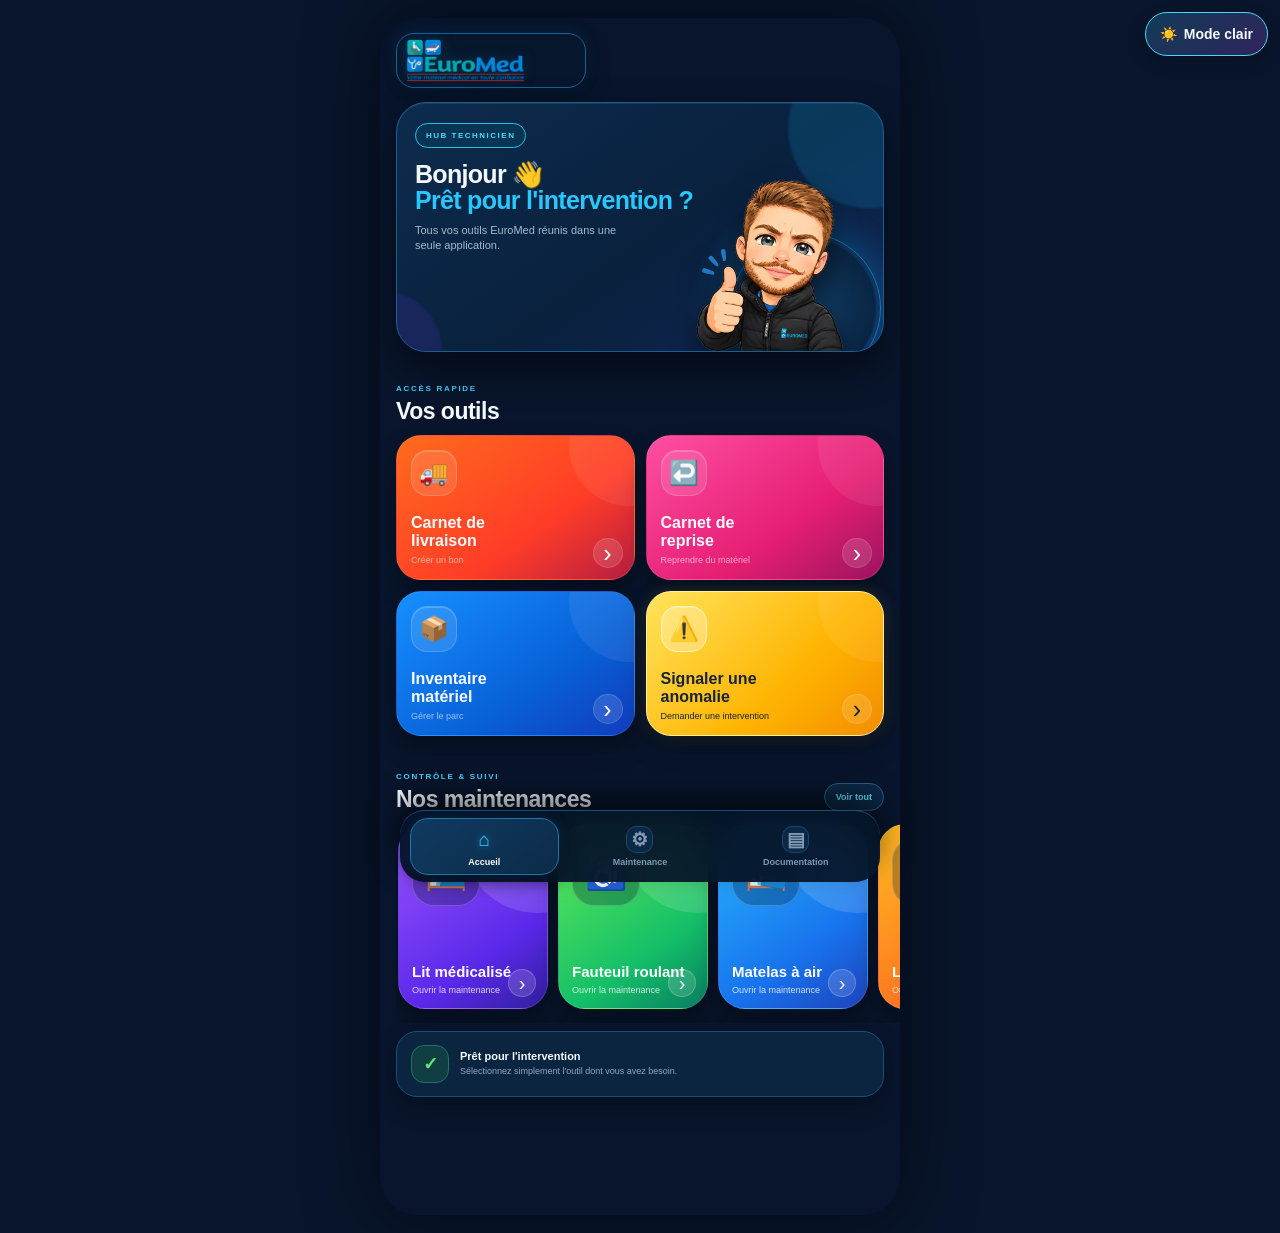
==== index.html @ 16edfffd "Refresh mobile header alignment stylesheet" ====
<!doctype html>
<html lang="fr">
<head>
<meta charset="utf-8">
<meta name="viewport" content="width=device-width,initial-scale=1,viewport-fit=cover">
<meta name="theme-color" content="#06152b">
<meta name="apple-mobile-web-app-capable" content="yes">
<meta name="apple-mobile-web-app-status-bar-style" content="black-translucent">
<meta name="apple-mobile-web-app-title" content="EuroMed">
<title>EuroMed — Hub Technicien</title>
<link rel="manifest" href="manifest.json">
<link rel="stylesheet" href="style.css?v=20261029-theme-mobile-alignment">
</head>
<body>
<button class="theme-toggle" id="themeToggle" type="button" aria-label="Passer en mode clair" aria-pressed="false"><span aria-hidden="true">☀️</span><span id="themeToggleLabel">Mode clair</span></button>
<script>
(function(){
 var root=document.documentElement,key='euromed-maintenance-theme',button=document.getElementById('themeToggle'),label=document.getElementById('themeToggleLabel');
 function apply(theme){theme=theme==='light'?'light':'dark';root.setAttribute('data-theme',theme);if(button){button.setAttribute('aria-pressed',String(theme==='light'));button.setAttribute('aria-label',theme==='dark'?'Passer en mode clair':'Passer en mode sombre');}if(label){label.textContent=theme==='dark'?'Mode clair':'Mode sombre';}var icon=button&&button.querySelector('[aria-hidden="true"]');if(icon)icon.textContent=theme==='dark'?'☀️':'🌙';}
 var saved=null;try{saved=localStorage.getItem(key)}catch(e){}apply(saved==='light'?'light':'dark');
 if(button)button.addEventListener('click',function(){var next=root.getAttribute('data-theme')==='dark'?'light':'dark';apply(next);try{localStorage.setItem(key,next)}catch(e){}});
})();
</script>
<div class="app-shell">
  <main id="app" class="app-content"></main>
  <nav class="bottom-nav" aria-label="Navigation principale">
    <button class="nav-item active" data-page="home" type="button"><span class="nav-icon">⌂</span><span>Accueil</span></button>
    <button class="nav-item" data-page="maintenance" type="button"><span class="nav-icon">⚙</span><span>Maintenance</span></button>
    <button class="nav-item" data-page="documentation" type="button"><span class="nav-icon">▤</span><span>Documentation</span></button>
  </nav>
</div>
<script>
const MAINTENANCE = [
  {id:'lit', title:'Lit médicalisé', short:'Lit médicalisé', subtitle:'Vérifiez, contrôlez et assurez le bon fonctionnement de votre lit médicalisé.', url:'https://hawaryou.github.io/maintenance-lit-medical/', cls:'purple', icon:'🛏️'},
  {id:'fauteuil', title:'Fauteuil roulant', short:'Fauteuil roulant', subtitle:'Assurez la sécurité et la performance de votre fauteuil roulant.', url:'https://hawaryou.github.io/maintenance-fauteuil-roulant/', cls:'green', icon:'♿'},
  {id:'matelas', title:'Matelas à air', short:'Matelas à air', subtitle:'Contrôlez le système alternating et son bon fonctionnement.', url:'https://hawaryou.github.io/maintenance-matelas-alternating/', cls:'blue', icon:'🛌'},
  {id:'leve', title:'Lève-personne', short:'Lève-personne', subtitle:'Contrôlez le matériel de transfert et ses éléments de sécurité.', url:'https://hawaryou.github.io/maintenance-leve-personne/', cls:'orange', icon:'🏥'},
  {id:'verticalisateur', title:'Verticalisateur', short:'Verticalisateur', subtitle:'Vérifiez, contrôlez et assurez le bon fonctionnement de votre verticalisateur.', url:'https://hawaryou.github.io/maintenance-verticalisateur/', cls:'pink', icon:'🧍'}
];
const app=document.getElementById('app');
const navItems=[...document.querySelectorAll('.nav-item')];
const logo=()=>`<img class="logo" src="assets/euromed-logo.png" alt="EuroMed">`;
const arrow=()=>'<span class="arrow">›</span>';
function setNav(page){navItems.forEach(x=>x.classList.toggle('active',x.dataset.page===page));}
function showPage(page){setNav(page);window.scrollTo({top:0,behavior:'smooth'}); if(page==='maintenance')maintenancePage(); else if(page==='documentation')documentationPage(); else home();}
function quickIcon(kind){return kind==='delivery'?'🚚':'📦'}
function home(){
 app.innerHTML=`
 <section class="screen-home">
   <div class="topbar">
     <div class="brand-box">${logo()}</div>
     <div class="status-pill" id="connectivityStatus" role="status" aria-live="polite"><span></span><span id="connectivityLabel">Connexion…</span></div>
   </div>
   <div class="hero-card">
     <div class="hero-glow one"></div><div class="hero-glow two"></div>
     <div class="hero-copy">
       <span class="mini-label">HUB TECHNICIEN</span>
       <h1>Bonjour 👋<br><strong>Prêt pour l'intervention ?</strong></h1>
       <p>Tous vos outils EuroMed réunis dans une seule application.</p>
     </div>
     <div class="hero-mascot"><div class="mascot-ring"></div><img src="assets/chibi-euromed.png" alt="Technicien EuroMed"></div>
   </div>
   <div class="section-head"><div><span class="section-kicker">ACCÈS RAPIDE</span><h2>Vos outils</h2></div></div>
   <div class="quick-grid">
     <a class="quick-card delivery" href="https://hawaryou.github.io/Bon-de-livraison-euromed/"><div class="quick-art">${quickIcon('delivery')}</div><div><b>Carnet de<br>livraison</b><small>Créer un bon</small></div>${arrow()}</a>
     <a class="quick-card reprise" href="https://hawaryou.github.io/bon-reprise-euromed/"><div class="quick-art">↩️</div><div><b>Carnet de<br>reprise</b><small>Reprendre du matériel</small></div>${arrow()}</a>
     <a class="quick-card inventory" href="https://hawaryou.github.io/inventaire-materiel/"><div class="quick-art">${quickIcon('inventory')}</div><div><b>Inventaire<br>matériel</b><small>Gérer le parc</small></div>${arrow()}</a>
     <a class="quick-card anomaly" href="signaler-anomalie.html"><div class="quick-art">⚠️</div><div><b>Signaler une<br>anomalie</b><small>Demander une intervention</small></div>${arrow()}</a>
   </div>
   <div class="section-head maintenance-head"><div><span class="section-kicker">CONTRÔLE & SUIVI</span><h2>Nos maintenances</h2></div><button class="view-all" data-page="maintenance">Voir tout</button></div>
   <div class="maintenance-scroller">${MAINTENANCE.map((x,i)=>`<button class="maintenance-tile ${x.cls}" data-maint="${x.id}" type="button"><div class="tile-orb">${x.icon}</div><span>${x.title}</span><small>Ouvrir la maintenance</small><i>›</i></button>`).join('')}</div>
   <div class="ready-banner"><div class="ready-icon">✓</div><div><b>Prêt pour l'intervention</b><span>Sélectionnez simplement l'outil dont vous avez besoin.</span></div></div>
 </section>`;
 app.querySelector('.view-all').addEventListener('click',()=>showPage('maintenance'));
 app.querySelectorAll('[data-maint]').forEach(b=>b.addEventListener('click',()=>{const x=MAINTENANCE.find(m=>m.id===b.dataset.maint);location.href=x.url;}));
}
function maintenancePage(){
 app.innerHTML=`
 <section class="page-top dark-top">
   <div class="topbar"><button class="back-btn" data-page="home">‹</button><div class="page-title">⚙️ <span>Maintenance</span></div><div class="top-spacer"></div></div>
   <p>Sélectionnez la maintenance souhaitée.</p>
 </section>
 <section class="maintenance-page-section">
   <div class="tab-scroller" role="tablist">${MAINTENANCE.map((x,i)=>`<button class="maint-tab ${i===0?'active':''}" data-id="${x.id}" role="tab" type="button">${x.short}</button>`).join('')}</div>
   <div id="maintenance-panel"></div>
   <div class="dots" id="dots">${MAINTENANCE.map((_,i)=>`<span class="${i===0?'active':''}"></span>`).join('')}</div>
 </section>`;
 const panel=app.querySelector('#maintenance-panel');
 function select(id){const item=MAINTENANCE.find(x=>x.id===id); const idx=MAINTENANCE.indexOf(item); app.querySelectorAll('.maint-tab').forEach(t=>t.classList.toggle('active',t.dataset.id===id)); app.querySelectorAll('.dots span').forEach((d,i)=>d.classList.toggle('active',i===idx)); panel.innerHTML=`<article class="selected-maint ${item.cls}"><div class="selected-art">${item.icon}</div><span class="selected-kicker">MAINTENANCE</span><h2>${item.title}</h2><p>${item.subtitle}</p><a class="big-open" href="${item.url}">Ouvrir la maintenance ${arrow()}</a><div class="direct-link">↗ Lien direct</div></article>`;}
 app.querySelectorAll('.maint-tab').forEach(t=>t.addEventListener('click',()=>select(t.dataset.id))); app.querySelector('.back-btn').addEventListener('click',()=>showPage('home')); select('lit');
}
function documentationPage(){
 app.innerHTML=`
 <section class="page-top dark-top doc-top">
   <div class="topbar"><button class="back-btn" data-page="home">‹</button><div class="page-title">📄 <span>Documentation</span></div><div class="top-spacer"></div></div>
   <p>Accédez à vos documents et notices EuroMed.</p>
 </section>
 <section class="documentation-wrap">
   <div class="doc-card"><div class="doc-art">📄<span>PDF</span></div><span class="selected-kicker">DOCUMENTS EUROMED</span><h2>Envoi PDF EuroMed</h2><p>Accédez à la documentation, aux notices et envoyez vos documents.</p><a class="big-open" href="https://hawaryou.github.io/envoi_pdf_euromed/">Ouvrir la documentation ${arrow()}</a><div class="direct-link">↗ https://hawaryou.github.io/envoi_pdf_euromed/</div></div>
   <div class="doc-mascot"><div>Ensemble pour<br><strong>votre matériel !</strong></div><img src="assets/chibi-euromed.png" alt="EuroMed"></div>
 </section>`;
 app.querySelector('.back-btn').addEventListener('click',()=>showPage('home'));
}
navItems.forEach(item=>item.addEventListener('click',()=>showPage(item.dataset.page)));
document.addEventListener('click',e=>{const b=e.target.closest('[data-page]');if(b&&b.classList.contains('view-all'))showPage(b.dataset.page);});
home();
</script>
<script>
(function(){
 function update(){var pill=document.getElementById("connectivityStatus"),label=document.getElementById("connectivityLabel");if(!pill||!label)return;var online=navigator.onLine;label.textContent=online?"EN LIGNE":"HORS CONNEXION";pill.classList.toggle("offline",!online);pill.setAttribute("aria-label",online?"Connexion disponible":"Mode hors connexion");}
 window.addEventListener("online",update);window.addEventListener("offline",update);update();
 if("serviceWorker" in navigator && location.protocol==="https:"){navigator.serviceWorker.register("./service-worker.js").catch(function(e){console.warn("Mode hors connexion indisponible",e);});}
})();
</script>
</body>
</html>
---- style.css ----
*{box-sizing:border-box} :root{--bg:#06152b;--bg2:#081c36;--panel:#0d2543;--panel2:#102e50;--line:#1c4f7c;--white:#f7fbff;--muted:#9bb3cb;--cyan:#16c7ff;--blue:#247bff;--purple:#8b4dff;--green:#48df5c;--pink:#ff3e9e;--orange:#ff7a25}html{background:#020b17;scroll-behavior:smooth}body{margin:0;min-height:100vh;font-family:-apple-system,BlinkMacSystemFont,"SF Pro Display","Segoe UI",Roboto,Arial,sans-serif;color:var(--white);background:radial-gradient(circle at 50% -10%,#123b63 0,#06152b 42%,#020b17 100%)}button,a{font:inherit}a{text-decoration:none;color:inherit}.app-shell{width:100%;max-width:520px;min-height:100vh;margin:0 auto;position:relative;overflow:hidden;background:linear-gradient(180deg,#06172e 0,#071a32 52%,#041126 100%);padding-bottom:92px;box-shadow:0 0 70px #0008}.app-content{min-height:100vh;background:radial-gradient(circle at 85% 10%,#0c3454aa 0,transparent 28%),linear-gradient(180deg,#06172e,#041329)}
.screen-home{padding:15px 16px 26px}.topbar{display:flex;align-items:center;justify-content:space-between;gap:12px;margin-bottom:14px}.brand-box{width:190px;height:55px;display:flex;align-items:center;padding:4px 8px;border-radius:18px;background:#06172ccc;border:1px solid #176195;box-shadow:0 8px 24px #0005,0 0 16px #079fe622}.logo{width:100%;height:100%;object-fit:contain;object-position:left center;opacity:1;mix-blend-mode:normal;filter:drop-shadow(0 0 7px #19bfff33)}.status-pill{border:1px solid #23547d;background:#0b2947;color:#b8cde1;border-radius:999px;padding:8px 10px;font-size:8px;font-weight:900;letter-spacing:.8px;white-space:nowrap}.status-pill>span:first-child{display:inline-block;width:6px;height:6px;background:#52e66b;border-radius:50%;box-shadow:0 0 9px #52e66b;margin-right:5px}.hero-card{min-height:250px;border:1px solid #1a5f90;border-radius:30px;padding:20px 18px;position:relative;overflow:hidden;background:linear-gradient(145deg,#0d2c4e,#09213d 55%,#122657);box-shadow:0 18px 38px #0007, inset 0 1px 0 #ffffff14}.hero-card:after{content:"";position:absolute;inset:auto -40px -80px auto;width:240px;height:240px;border-radius:50%;background:radial-gradient(circle,#0d6fa5aa 0,transparent 68%);filter:blur(2px)}.hero-glow{position:absolute;border-radius:50%;filter:blur(1px)}.hero-glow.one{width:160px;height:160px;right:-65px;top:-55px;background:#0ca7e62c}.hero-glow.two{width:120px;height:120px;left:-75px;bottom:-60px;background:#7138ff24}.hero-copy{position:relative;z-index:4;width:65%}.mini-label{display:inline-block;border:1px solid #27bfe3;background:#0a3453;border-radius:999px;padding:7px 10px;font-size:8px;font-weight:900;letter-spacing:1.5px;color:#49dcff}.hero-copy h1{font-size:25px;line-height:1.05;letter-spacing:-.7px;margin:13px 0 9px;color:#f5f9ff}.hero-copy h1 strong{color:#28c8ff}.hero-copy p{font-size:11px;line-height:1.45;color:#a3bad0;max-width:220px;margin:0}.hero-mascot{position:absolute;z-index:5;right:-2px;bottom:-7px;width:47%;height:205px;display:flex;align-items:flex-end;justify-content:center}.mascot-ring{position:absolute;width:150px;height:150px;border-radius:50%;right:4px;bottom:-25px;background:radial-gradient(circle,#123f68 0,#0a2543 66%,transparent 68%);border:1px solid #1c75a9;box-shadow:0 0 30px #008ed333}.hero-mascot img{position:relative;width:185px;height:185px;object-fit:contain;opacity:1;mix-blend-mode:normal;filter:drop-shadow(0 15px 13px #0008);transform:translateY(6px)}
.section-head{display:flex;justify-content:space-between;align-items:end;gap:10px;margin:25px 0 12px}.section-kicker{font-size:8px;font-weight:900;letter-spacing:1.7px;color:#3dd6ff}.section-head h2{font-size:23px;line-height:1;margin:5px 0 0;color:#f6fbff;letter-spacing:-.5px}.view-all{border:1px solid #24608b;background:#0c2947;color:#66dfff;border-radius:999px;padding:8px 11px;font-size:9px;font-weight:900}.quick-grid{display:grid;grid-template-columns:1fr 1fr;gap:11px}.quick-card{min-height:145px;border-radius:25px;padding:14px;position:relative;overflow:hidden;display:flex;flex-direction:column;justify-content:space-between;border:1px solid #ffffff18;box-shadow:0 13px 25px #0005;transition:transform .15s}.quick-card:active,.maintenance-tile:active,.big-open:active{transform:scale(.985)}.quick-card:after{content:"";position:absolute;width:120px;height:120px;border-radius:50%;right:-55px;top:-50px;background:#ffffff12}.delivery{background:linear-gradient(145deg,#ff6b1d,#ff3c27 62%,#b61d43)}.reprise{background:linear-gradient(145deg,#ff4fa3,#e51e73 62%,#9b145f)}.inventory{background:linear-gradient(145deg,#168fff,#0860d7 62%,#123cbd)}.quick-art{width:46px;height:46px;border-radius:16px;background:#ffffff1d;border:1px solid #ffffff2b;display:grid;place-items:center;font-size:24px;box-shadow:inset 0 1px 0 #fff3}.quick-card b{font-size:16px;line-height:1.03}.quick-card small{display:block;color:#fff9;font-size:9px;margin-top:5px}.arrow{display:grid;place-items:center;width:30px;height:30px;border-radius:50%;background:#ffffff20;border:1px solid #ffffff25;font-size:25px;color:#fff;line-height:1}.quick-card>.arrow{position:absolute;right:11px;bottom:11px}.maintenance-head{margin-top:29px}.maintenance-scroller{display:flex;gap:10px;overflow-x:auto;padding:1px 2px 14px;margin-right:-16px;scrollbar-width:none}.maintenance-scroller::-webkit-scrollbar{display:none}.maintenance-tile{flex:0 0 150px;height:185px;border:1px solid #ffffff20;border-radius:27px;padding:13px;position:relative;overflow:hidden;display:flex;flex-direction:column;justify-content:flex-end;text-align:left;color:#fff;box-shadow:0 14px 25px #0005}.maintenance-tile:before{content:"";position:absolute;width:150px;height:150px;border-radius:50%;right:-65px;top:-62px;background:#fff2}.maintenance-tile.purple{background:linear-gradient(145deg,#9a54ff,#5a28e9 68%,#301f9d)}.maintenance-tile.green{background:linear-gradient(145deg,#63ec58,#14bf68 67%,#087d62)}.maintenance-tile.blue{background:linear-gradient(145deg,#28b7ff,#1873ed 65%,#1d43bc)}.maintenance-tile.orange{background:linear-gradient(145deg,#ffbd22,#ff7c1f 62%,#ef3f24)}.maintenance-tile.pink{background:linear-gradient(145deg,#ff4cac,#ee1b86 65%,#b31c92)}.tile-orb{position:absolute;top:13px;left:13px;width:68px;height:68px;border-radius:22px;background:#06182d45;border:1px solid #ffffff35;display:grid;place-items:center;font-size:34px;backdrop-filter:blur(5px)}.maintenance-tile span{font-size:15px;font-weight:900;line-height:1.05;position:relative;z-index:2;max-width:125px}.maintenance-tile small{font-size:9px;color:#fffC;margin-top:5px;position:relative;z-index:2}.maintenance-tile i{position:absolute;right:11px;bottom:11px;width:28px;height:28px;border-radius:50%;background:#ffffff24;border:1px solid #ffffff35;display:grid;place-items:center;font-size:20px;font-style:normal}.ready-banner{display:flex;gap:11px;align-items:center;margin-top:8px;padding:13px 14px;border:1px solid #1a4f75;border-radius:21px;background:#0b2440;box-shadow:0 10px 24px #0004}.ready-icon{width:38px;height:38px;flex:0 0 38px;border-radius:13px;background:#103e43;color:#57e975;display:grid;place-items:center;font-weight:900;font-size:18px;border:1px solid #1b7560}.ready-banner b{display:block;font-size:11px}.ready-banner span{display:block;color:#91abc3;font-size:9px;line-height:1.35;margin-top:3px}
.dark-top{padding:15px 16px 25px;background:linear-gradient(180deg,#071c34,#06162b);border-bottom:1px solid #17466e}.page-title{font-size:21px;font-weight:900;display:flex;gap:7px;align-items:center}.page-title span{color:#f6fbff}.back-btn{width:38px;height:38px;border-radius:14px;border:1px solid #235b86;background:#0b2947;color:#fff;font-size:28px;line-height:1;display:grid;place-items:center}.top-spacer{width:38px}.dark-top p{font-size:11px;color:#99b2ca;margin:2px 0 0}.maintenance-page-section{padding:17px 16px 25px}.tab-scroller{display:flex;gap:8px;overflow-x:auto;padding:1px 1px 12px;scrollbar-width:none}.tab-scroller::-webkit-scrollbar{display:none}.maint-tab{border:1px solid #274f73;flex:0 0 auto;background:#0b2947;color:#c4d3e2;border-radius:999px;padding:10px 13px;font-size:9px;font-weight:900;box-shadow:inset 0 1px 0 #fff1}.maint-tab.active{background:linear-gradient(145deg,#1b86ff,#2b66ff);border-color:#53b7ff;color:#fff;box-shadow:0 7px 16px #096eff44}.selected-maint{min-height:430px;border-radius:30px;padding:18px;position:relative;overflow:hidden;border:1px solid #ffffff2a;box-shadow:0 18px 35px #0007}.selected-maint:before{content:"";position:absolute;width:300px;height:300px;border-radius:50%;right:-110px;top:-105px;background:#ffffff13}.selected-maint:after{content:"";position:absolute;width:230px;height:230px;border-radius:50%;left:-130px;bottom:-120px;background:#ffffff0b}.selected-maint.purple{background:linear-gradient(145deg,#a65cff,#4e21d9 65%,#21167f)}.selected-maint.green{background:linear-gradient(145deg,#63ee58,#13b965 65%,#067657)}.selected-maint.blue{background:linear-gradient(145deg,#24bfff,#176eea 65%,#2039a8)}.selected-maint.orange{background:linear-gradient(145deg,#ffc62b,#ff711c 64%,#e52d2d)}.selected-maint.pink{background:linear-gradient(145deg,#ff55ae,#eb208a 64%,#9e1b90)}.selected-art{width:120px;height:120px;border-radius:34px;background:#06172d3f;border:1px solid #ffffff35;display:grid;place-items:center;font-size:62px;backdrop-filter:blur(7px);box-shadow:inset 0 1px 0 #fff2,0 12px 25px #0004;margin:4px 0 28px}.selected-kicker{font-size:8px;letter-spacing:1.6px;font-weight:900;color:#fffB}.selected-maint h2{font-size:28px;line-height:1;margin:6px 0 10px;color:#fff;position:relative;z-index:2;letter-spacing:-.7px}.selected-maint p{font-size:11px;line-height:1.45;color:#fffD;max-width:330px;position:relative;z-index:2}.big-open{display:flex;align-items:center;justify-content:space-between;background:linear-gradient(145deg,#20a7ff,#1674ff);color:#fff;border:1px solid #8bd8ff55;border-radius:18px;padding:14px 15px;margin-top:28px;font-size:11px;font-weight:900;position:relative;z-index:3;box-shadow:0 10px 23px #001c5e66}.direct-link{font-size:8px;color:#fffB;margin-top:13px;position:relative;z-index:3;overflow:hidden;text-overflow:ellipsis;white-space:nowrap}.dots{display:flex;justify-content:center;gap:6px;margin:14px 0 0}.dots span{width:7px;height:7px;border-radius:50%;background:#294e70}.dots span.active{background:#55dfff;box-shadow:0 0 9px #55dfff}.documentation-wrap{padding:17px 16px 28px}.doc-card{min-height:430px;border-radius:30px;padding:20px;background:linear-gradient(145deg,#1e55d9,#123aab 68%,#11245f);border:1px solid #4c94ff55;box-shadow:0 18px 35px #0007;position:relative;overflow:hidden}.doc-card:before{content:"";position:absolute;width:260px;height:260px;border-radius:50%;right:-100px;top:-90px;background:#55a8ff18}.doc-art{width:118px;height:118px;border-radius:32px;background:#ffffff16;border:1px solid #ffffff32;display:grid;place-items:center;font-size:62px;position:relative;margin-bottom:30px}.doc-art span{position:absolute;right:9px;bottom:9px;font-size:11px;font-weight:900;background:#ff3f75;border-radius:7px;padding:4px 5px}.doc-card h2{font-size:29px;line-height:1;margin:7px 0 10px}.doc-card p{font-size:11px;line-height:1.45;color:#e8f2ff}.doc-mascot{display:flex;align-items:flex-end;justify-content:space-between;margin:15px 10px 0;color:#79ddff;font-size:16px;font-style:italic;line-height:1.15}.doc-mascot strong{color:#fff}.doc-mascot img{width:135px;height:135px;object-fit:contain;opacity:1;mix-blend-mode:normal;filter:drop-shadow(0 13px 13px #0007)}
.bottom-nav{position:fixed;z-index:50;bottom:0;left:50%;transform:translateX(-50%);width:min(520px,100%);padding:7px 10px calc(7px + env(safe-area-inset-bottom));background:rgba(5,20,39,.93);backdrop-filter:blur(18px);-webkit-backdrop-filter:blur(18px);border-top:1px solid #1b4f78;display:grid;grid-template-columns:repeat(3,1fr);gap:7px;box-shadow:0 -15px 30px #0008}.nav-item{min-height:57px;border:1px solid transparent;background:transparent;color:#7f99b2;border-radius:18px;display:flex;flex-direction:column;align-items:center;justify-content:center;gap:4px;font-size:9px;font-weight:900;text-decoration:none}.nav-item.active{color:#fff;background:linear-gradient(145deg,#103a61,#0c2b49);border-color:#1d78aa;box-shadow:0 7px 18px #0007,0 0 13px #069fe822}.nav-item.active .nav-icon{color:#38cfff;text-shadow:0 0 9px #0bbfff}.nav-icon{width:27px;height:27px;border-radius:10px;display:grid;place-items:center;font-size:19px;line-height:1}.nav-item:not(.active) .nav-icon{background:#0b2947;color:#819bb3;border:1px solid #1b4667}
@media(min-width:700px){body{padding:18px 0}.app-shell{border-radius:38px}.bottom-nav{bottom:18px;border-radius:25px;width:480px}}@media(max-width:390px){.brand-box{width:165px}.hero-card{min-height:240px}.hero-copy h1{font-size:23px}.hero-mascot{width:49%}.hero-mascot img{width:160px;height:160px}.maintenance-tile{flex-basis:140px}}

/* Raccourci de signalement d’anomalie — jaune */
.quick-card.anomaly{background:linear-gradient(135deg,#ffe45c,#ffb300 62%,#f28c00);border:1px solid #fff1a3;box-shadow:0 12px 26px #0005,0 0 18px #ffd43b24;color:#182338}.quick-card.anomaly b,.quick-card.anomaly small,.quick-card.anomaly .arrow{color:#182338}.quick-card.anomaly .quick-art{background:#ffffff45;border-color:#fff5c2;color:#182338}

/* EuroMed theme switch: consistent light/dark modes */
.theme-toggle{position:fixed;z-index:10050;top:12px;right:12px;display:inline-flex;align-items:center;justify-content:center;gap:7px;min-height:44px;padding:10px 14px;border:1px solid #48d8f0;border-radius:999px;background:linear-gradient(135deg,#123b58,#30245c);color:#f4fbff;font:700 14px Arial,Helvetica,sans-serif;box-shadow:0 6px 18px #0003;cursor:pointer;touch-action:manipulation}
.theme-toggle:focus-visible{outline:3px solid #fbbf24;outline-offset:3px}
@media(max-width:760px){.theme-toggle{top:calc(8px + env(safe-area-inset-top,0px));right:8px;min-height:44px;padding:9px 11px;font-size:13px}}
html[data-theme="light"] body{background:#f8fafc!important;color:#111827!important}
html[data-theme="light"] body main,html[data-theme="light"] body main *,html[data-theme="light"] body header,html[data-theme="light"] body header *,html[data-theme="light"] body section,html[data-theme="light"] body section *,html[data-theme="light"] body form,html[data-theme="light"] body form *,html[data-theme="light"] body article,html[data-theme="light"] body article *,html[data-theme="light"] body aside,html[data-theme="light"] body aside *{color:#111827!important;background:#fff!important;background-image:none!important;text-shadow:none!important}
html[data-theme="light"] body input,html[data-theme="light"] body select,html[data-theme="light"] body textarea{background:#fff!important;color:#111827!important;border-color:#94a3b8!important}
html[data-theme="light"] body button:not(.theme-toggle){background:#e8f4fb!important;color:#111827!important;border-color:#9bbdd0!important}
html[data-theme="light"] body .theme-toggle{color:#f8fafc!important;background:linear-gradient(135deg,#123b58,#30245c)!important;border-color:#48d8f0!important}
html[data-theme="light"] body a.hub-menu{color:#fff!important;background:linear-gradient(135deg,#078fc4,#5946df)!important}


/* Theme complet du HUB EuroMed */
html[data-theme="light"]{color-scheme:light;background:#f3f7fb}
html[data-theme="light"] body{background:linear-gradient(180deg,#eaf5ff,#f7f9fc)!important;color:#172b3a!important}
html[data-theme="light"] .app-shell{background:#f8fbff!important;box-shadow:0 0 50px #123b5a18!important}
html[data-theme="light"] .app-content{background:#f8fbff!important;color:#172b3a!important}
html[data-theme="light"] .app-content .screen-home,
html[data-theme="light"] .app-content .screen-home *{color:#172b3a}
html[data-theme="light"] .hero-card,html[data-theme="light"] .feature-card,html[data-theme="light"] .tool-card,html[data-theme="light"] .doc-card,html[data-theme="light"] .content-card,html[data-theme="light"] .search-panel{background:#fff!important;color:#172b3a!important;border-color:#c5d8e8!important}
html[data-theme="light"] .brand-box,html[data-theme="light"] .status-pill{background:#e6f5ff!important;color:#164e70!important}
html[data-theme="light"] .bottom-nav{background:#fff!important;border-color:#c5d8e8!important}
html[data-theme="light"] .nav-item{color:#31556c!important}
html[data-theme="light"] .nav-item.active{background:#e4f4ff!important;color:#075985!important}
html[data-theme="light"] .theme-toggle{color:#fff!important;background:linear-gradient(135deg,#123b58,#30245c)!important}


/* HUB clair : conserver les cartes colorées et intégrer les visuels sans carré blanc */
html[data-theme="light"] .app-shell{background:#f8fbff!important}
html[data-theme="light"] .app-content{background:linear-gradient(180deg,#f4f9ff 0%,#ffffff 58%,#edf7ff 100%)!important}
html[data-theme="light"] .screen-home .brand-box{background:#c9efff!important;border-color:#66c8e7!important;box-shadow:0 8px 24px #0a719226!important}
html[data-theme="light"] .brand-box .logo{mix-blend-mode:multiply!important;filter:none!important}
html[data-theme="light"] .hero-mascot{background:transparent!important;isolation:isolate}
html[data-theme="light"] .hero-mascot img,
html[data-theme="light"] .doc-mascot img{background:transparent!important;mix-blend-mode:multiply!important;filter:drop-shadow(0 10px 10px #163b5420)!important}
html[data-theme="light"] .mascot-ring{background:radial-gradient(circle,#d8f3ff 0,#eaf8ff 64%,transparent 68%)!important;border-color:#b8e5f5!important;box-shadow:none!important}
html[data-theme="light"] .hero-card{background:linear-gradient(145deg,#ffffff 0%,#f2faff 58%,#e5f5ff 100%)!important;border-color:#b9dbe9!important}
html[data-theme="light"] .hero-card:after{background:radial-gradient(circle,#b9eaff88 0,transparent 68%)!important}
html[data-theme="light"] .hero-glow.one{background:#76d9ff30!important}
html[data-theme="light"] .hero-glow.two{background:#b7a0ff2b!important}
html[data-theme="light"] .hero-copy h1{color:#172b3a!important}
html[data-theme="light"] .hero-copy h1 strong{color:#087da8!important}
html[data-theme="light"] .hero-copy p{color:#405a6b!important}
html[data-theme="light"] .mini-label{background:#e1f7ff!important;color:#087da8!important;border-color:#6bcfe8!important}
html[data-theme="light"] .section-kicker{color:#087da8!important}
html[data-theme="light"] .quick-card.delivery{background:linear-gradient(145deg,#ff6b1d,#ff3c27 62%,#b61d43)!important;color:#fff!important;border-color:#ffb19c!important}
html[data-theme="light"] .quick-card.reprise{background:linear-gradient(145deg,#ff4fa3,#e51e73 62%,#9b145f)!important;color:#fff!important;border-color:#ffacd0!important}
html[data-theme="light"] .quick-card.inventory{background:linear-gradient(145deg,#168fff,#0860d7 62%,#123cbd)!important;color:#fff!important;border-color:#8ac7ff!important}
html[data-theme="light"] .quick-card.anomaly{background:linear-gradient(135deg,#ffe45c,#ffb300 62%,#f28c00)!important;color:#182338!important;border-color:#fff1a3!important}
html[data-theme="light"] .quick-card.delivery b,html[data-theme="light"] .quick-card.delivery small,html[data-theme="light"] .quick-card.delivery .arrow,
html[data-theme="light"] .quick-card.reprise b,html[data-theme="light"] .quick-card.reprise small,html[data-theme="light"] .quick-card.reprise .arrow,
html[data-theme="light"] .quick-card.inventory b,html[data-theme="light"] .quick-card.inventory small,html[data-theme="light"] .quick-card.inventory .arrow{color:#fff!important}
html[data-theme="light"] .quick-card.anomaly b,html[data-theme="light"] .quick-card.anomaly small,html[data-theme="light"] .quick-card.anomaly .arrow{color:#182338!important}
html[data-theme="light"] .quick-card .quick-art{background:#ffffff25!important;border-color:#ffffff55!important}
html[data-theme="light"] .quick-card.anomaly .quick-art{background:#ffffff45!important;border-color:#fff5c2!important}
html[data-theme="light"] .maintenance-tile.purple{background:linear-gradient(145deg,#9a54ff,#5a28e9 68%,#301f9d)!important;color:#fff!important}
html[data-theme="light"] .maintenance-tile.green{background:linear-gradient(145deg,#63ec58,#14bf68 67%,#087d62)!important;color:#fff!important}
html[data-theme="light"] .maintenance-tile.blue{background:linear-gradient(145deg,#28b7ff,#1873ed 65%,#1d43bc)!important;color:#fff!important}
html[data-theme="light"] .maintenance-tile.orange{background:linear-gradient(145deg,#ffbd22,#ff7c1f 62%,#ef3f24)!important;color:#fff!important}
html[data-theme="light"] .maintenance-tile.pink{background:linear-gradient(145deg,#ff4cac,#ee1b86 65%,#b31c92)!important;color:#fff!important}
html[data-theme="light"] .maintenance-tile span,html[data-theme="light"] .maintenance-tile small{color:#fff!important}
html[data-theme="light"] .selected-maint.purple{background:linear-gradient(145deg,#a65cff,#4e21d9 65%,#21167f)!important;color:#fff!important}
html[data-theme="light"] .selected-maint.green{background:linear-gradient(145deg,#63ee58,#13b965 65%,#067657)!important;color:#fff!important}
html[data-theme="light"] .selected-maint.blue{background:linear-gradient(145deg,#24bfff,#176eea 65%,#2039a8)!important;color:#fff!important}
html[data-theme="light"] .selected-maint.orange{background:linear-gradient(145deg,#ffc62b,#ff711c 64%,#e52d2d)!important;color:#fff!important}
html[data-theme="light"] .selected-maint.pink{background:linear-gradient(145deg,#ff55ae,#eb208a 64%,#9e1b90)!important;color:#fff!important}
html[data-theme="light"] .selected-maint h2,html[data-theme="light"] .selected-maint p,html[data-theme="light"] .selected-maint .selected-kicker,html[data-theme="light"] .selected-maint .direct-link{color:#fff!important}
html[data-theme="light"] .ready-banner{background:linear-gradient(110deg,#e0f7ff,#e8e4ff)!important;border-color:#a7d8e9!important;color:#17364b!important}
html[data-theme="light"] .ready-banner b{color:#17364b!important}
html[data-theme="light"] .ready-banner span{color:#456276!important}
html[data-theme="light"] .dark-top{background:linear-gradient(120deg,#e2f5ff,#eae6ff)!important;border-color:#b8d9e9!important}
html[data-theme="light"] .page-title,html[data-theme="light"] .page-title span,html[data-theme="light"] .dark-top p{color:#17364b!important}
html[data-theme="light"] .back-btn{background:#e1f4ff!important;color:#075985!important;border-color:#a8d9ec!important}
html[data-theme="light"] .maint-tab{background:#eaf4fa!important;color:#31556c!important;border-color:#bfd7e5!important}
html[data-theme="light"] .maint-tab.active{background:linear-gradient(145deg,#1b86ff,#2b66ff)!important;color:#fff!important;border-color:#53b7ff!important}
html[data-theme="light"] .doc-card{background:linear-gradient(145deg,#1e55d9,#123aab 68%,#11245f)!important;color:#fff!important}
html[data-theme="light"] .doc-card h2,html[data-theme="light"] .doc-card p,html[data-theme="light"] .doc-card .selected-kicker{color:#fff!important}
html[data-theme="light"] .doc-mascot{color:#087da8!important}
html[data-theme="light"] .doc-mascot strong{color:#17364b!important}
html[data-theme="light"] .bottom-nav{background:#e9f7ffed!important;border-color:#b6dce9!important}
html[data-theme="light"] .nav-item.active{background:linear-gradient(145deg,#d8f2ff,#e8e2ff)!important;color:#17364b!important}
html[data-theme="light"] .nav-item:not(.active) .nav-icon{background:#d9effa!important;color:#174e70!important;border-color:#b7dce9!important}


/* Correctifs HUB clair : texte visible sur les cartes colorées */
html[data-theme="light"] .quick-card.delivery,html[data-theme="light"] .quick-card.reprise,html[data-theme="light"] .quick-card.inventory,
html[data-theme="light"] .maintenance-tile,html[data-theme="light"] .selected-maint,html[data-theme="light"] .selected-maint *,
html[data-theme="light"] .doc-card,html[data-theme="light"] .doc-card *{
 color:#fff!important;
}
html[data-theme="light"] .quick-card.delivery b,html[data-theme="light"] .quick-card.delivery small,html[data-theme="light"] .quick-card.delivery .arrow,
html[data-theme="light"] .quick-card.reprise b,html[data-theme="light"] .quick-card.reprise small,html[data-theme="light"] .quick-card.reprise .arrow,
html[data-theme="light"] .quick-card.inventory b,html[data-theme="light"] .quick-card.inventory small,html[data-theme="light"] .quick-card.inventory .arrow,
html[data-theme="light"] .maintenance-tile span,html[data-theme="light"] .maintenance-tile small,html[data-theme="light"] .maintenance-tile i,
html[data-theme="light"] .selected-maint h2,html[data-theme="light"] .selected-maint p,html[data-theme="light"] .selected-maint .selected-kicker,html[data-theme="light"] .selected-maint .direct-link,
html[data-theme="light"] .doc-card h2,html[data-theme="light"] .doc-card p{color:#fff!important}
html[data-theme="light"] .quick-card .quick-art,html[data-theme="light"] .maintenance-tile .tile-orb,html[data-theme="light"] .selected-maint .selected-art,html[data-theme="light"] .doc-card .doc-art{
 background-color:#ffffff22!important;color:#fff!important;border-color:#ffffff55!important;
}
html[data-theme="light"] .quick-card.anomaly,html[data-theme="light"] .quick-card.anomaly *{color:#182338!important}
html[data-theme="light"] .hero-card{background:linear-gradient(145deg,#eaf8ff 0%,#d8f2ff 58%,#c8eaff 100%)!important;border-color:#9bd8ed!important}
html[data-theme="light"] .hero-card:after{z-index:0!important}
html[data-theme="light"] .hero-glow{z-index:0!important;pointer-events:none}
html[data-theme="light"] .hero-copy{z-index:2!important}
html[data-theme="light"] .hero-mascot{z-index:3!important;background:transparent!important}
html[data-theme="light"] .hero-mascot img{position:relative;z-index:2;background:transparent!important;mix-blend-mode:multiply!important}
html[data-theme="light"] .mascot-ring{z-index:1!important;right:4px;bottom:-25px;background:radial-gradient(circle,#a7e5ff 0,#ccefff 64%,transparent 68%)!important;border:0!important;box-shadow:none!important;pointer-events:none}
html[data-theme="light"] .status-pill{display:none!important}
html[data-theme="light"] .topbar{position:relative;padding-right:0}
html[data-theme="light"] .theme-toggle{position:absolute!important;top:5px!important;right:0!important;z-index:10050!important}


/* Definitive HUB light-mode cleanup: no white text badges inside colored cards */
html[data-theme="light"] .quick-card,
html[data-theme="light"] .quick-card *,
html[data-theme="light"] .maintenance-tile,
html[data-theme="light"] .maintenance-tile *,
html[data-theme="light"] .selected-maint,
html[data-theme="light"] .selected-maint *,
html[data-theme="light"] .doc-card,
html[data-theme="light"] .doc-card * {
  background-color: transparent !important;
  background-image: none;
  box-shadow: none;
  text-shadow: none;
}
html[data-theme="light"] .quick-card.delivery {background:linear-gradient(145deg,#ff6b1d,#ff3c27 62%,#b61d43)!important}
html[data-theme="light"] .quick-card.reprise {background:linear-gradient(145deg,#ff4fa3,#e51e73 62%,#9b145f)!important}
html[data-theme="light"] .quick-card.inventory {background:linear-gradient(145deg,#168fff,#0860d7 62%,#123cbd)!important}
html[data-theme="light"] .quick-card.anomaly {background:linear-gradient(135deg,#ffe45c,#ffb300 62%,#f28c00)!important}
html[data-theme="light"] .quick-card.delivery *,html[data-theme="light"] .quick-card.reprise *,html[data-theme="light"] .quick-card.inventory * {color:#fff!important}
html[data-theme="light"] .quick-card.anomaly * {color:#182338!important}
html[data-theme="light"] .quick-card .quick-art {background:#ffffff25!important;border:1px solid #ffffff55!important;box-shadow:none!important}
html[data-theme="light"] .quick-card.anomaly .quick-art {background:#ffffff45!important;border-color:#fff5c2!important}
html[data-theme="light"] .maintenance-tile {box-shadow:0 14px 25px #183a5525!important}
html[data-theme="light"] .maintenance-tile.purple{background:linear-gradient(145deg,#9a54ff,#5a28e9 68%,#301f9d)!important}
html[data-theme="light"] .maintenance-tile.green{background:linear-gradient(145deg,#63ec58,#14bf68 67%,#087d62)!important}
html[data-theme="light"] .maintenance-tile.blue{background:linear-gradient(145deg,#28b7ff,#1873ed 65%,#1d43bc)!important}
html[data-theme="light"] .maintenance-tile.orange{background:linear-gradient(145deg,#ffbd22,#ff7c1f 62%,#ef3f24)!important}
html[data-theme="light"] .maintenance-tile.pink{background:linear-gradient(145deg,#ff4cac,#ee1b86 65%,#b31c92)!important}
html[data-theme="light"] .maintenance-tile span,html[data-theme="light"] .maintenance-tile small,html[data-theme="light"] .maintenance-tile i{color:#fff!important;background:transparent!important}
html[data-theme="light"] .maintenance-tile .tile-orb{background:#06182d45!important;border:1px solid #ffffff55!important}
html[data-theme="light"] .selected-maint.purple{background:linear-gradient(145deg,#a65cff,#4e21d9 65%,#21167f)!important}
html[data-theme="light"] .selected-maint.green{background:linear-gradient(145deg,#63ee58,#13b965 65%,#067657)!important}
html[data-theme="light"] .selected-maint.blue{background:linear-gradient(145deg,#24bfff,#176eea 65%,#2039a8)!important}
html[data-theme="light"] .selected-maint.orange{background:linear-gradient(145deg,#ffc62b,#ff711c 64%,#e52d2d)!important}
html[data-theme="light"] .selected-maint.pink{background:linear-gradient(145deg,#ff55ae,#eb208a 64%,#9e1b90)!important}
html[data-theme="light"] .selected-maint h2,html[data-theme="light"] .selected-maint p,html[data-theme="light"] .selected-maint .selected-kicker,html[data-theme="light"] .selected-maint .direct-link{color:#fff!important;background:transparent!important}
html[data-theme="light"] .selected-maint .selected-art{background:#ffffff22!important;border:1px solid #ffffff55!important}
html[data-theme="light"] .doc-card{background:linear-gradient(145deg,#1e55d9,#123aab 68%,#11245f)!important}
html[data-theme="light"] .doc-card h2,html[data-theme="light"] .doc-card p,html[data-theme="light"] .doc-card *{color:#fff!important;background-color:transparent!important}
html[data-theme="light"] .doc-card .doc-art{background:#ffffff16!important;border:1px solid #ffffff32!important}
html[data-theme="light"] .hero-card{background:linear-gradient(145deg,#eaf8ff 0%,#d8f2ff 58%,#c8eaff 100%)!important;border:0!important;box-shadow:none!important;outline:0!important}
html[data-theme="light"] .hero-copy,html[data-theme="light"] .hero-copy *{background:transparent!important;box-shadow:none!important}
html[data-theme="light"] .hero-copy h1,html[data-theme="light"] .hero-copy p{background:transparent!important}
html[data-theme="light"] .hero-card:after,html[data-theme="light"] .hero-glow{opacity:.18!important;pointer-events:none!important}
html[data-theme="light"] .mascot-ring{display:none!important}
html[data-theme="light"] .hero-mascot img{z-index:2!important;mix-blend-mode:multiply!important;filter:drop-shadow(0 10px 10px #163b5420)!important}
.status-pill{display:none!important}

/* Indicateur de connectivité hors ligne */
.status-pill.offline{border-color:#b97832;background:#3a2a17;color:#ffe0a3}.status-pill.offline>span:first-child{background:#ffb547;box-shadow:0 0 9px #ffb547}

/* Priorité aux fenêtres et aperçus : les commandes fixes restent sous les boutons de fermeture. */
.theme-toggle{z-index:9000!important}.modal:not(.hidden),.pdf-preview-modal.show,.privacy-modal.show{z-index:20000!important}


/* Ambiance EuroMed animée : bulles lumineuses flottantes + mode clair plus coloré */
html{background:#08152c}
body{isolation:isolate;background:transparent!important;position:relative}
body::before{
 content:"";position:fixed;inset:-18%;z-index:-1;pointer-events:none;
 background:
  radial-gradient(circle at 12% 20%,rgba(34,211,238,.28) 0 18px,rgba(34,211,238,.10) 19px 38px,transparent 70px),
  radial-gradient(circle at 78% 18%,rgba(167,139,250,.26) 0 13px,rgba(167,139,250,.09) 14px 34px,transparent 66px),
  radial-gradient(circle at 30% 72%,rgba(244,114,182,.22) 0 22px,rgba(244,114,182,.08) 23px 45px,transparent 78px),
  radial-gradient(circle at 86% 78%,rgba(52,211,153,.22) 0 16px,rgba(52,211,153,.08) 17px 37px,transparent 72px),
  radial-gradient(circle at 55% 48%,rgba(96,165,250,.16) 0 10px,transparent 58px);
 background-size:100% 100%;background-repeat:no-repeat;
 animation:euromed-bubbles-drift 19s ease-in-out infinite alternate;
 will-change:transform,background-position;opacity:.9;
}
@keyframes euromed-bubbles-drift{
 0%{transform:translate3d(-1.5%,-1%,0) scale(1);background-position:0 0,0 0,0 0,0 0,0 0}
 35%{transform:translate3d(2%,1.5%,0) scale(1.025);background-position:30px -25px,-24px 32px,22px -18px,-30px 20px,14px 24px}
 70%{transform:translate3d(-1%,2%,0) scale(1.045);background-position:-18px 28px,30px -18px,-28px 22px,20px -32px,-20px -16px}
 100%{transform:translate3d(1%,-1.5%,0) scale(1.02);background-position:20px 18px,-18px -24px,30px 14px,-14px 26px,24px -20px}
}
html[data-theme="light"]{background:#eaf5ff!important}
html[data-theme="light"] body{background:linear-gradient(135deg,#e0f5ff 0%,#fff4fb 35%,#f0eaff 68%,#e2fff4 100%)!important;background-attachment:fixed!important}
html[data-theme="light"] body::before{
 background:
  radial-gradient(circle at 12% 20%,rgba(14,165,233,.38) 0 20px,rgba(56,189,248,.18) 21px 45px,transparent 82px),
  radial-gradient(circle at 78% 18%,rgba(139,92,246,.34) 0 16px,rgba(196,181,253,.19) 17px 42px,transparent 78px),
  radial-gradient(circle at 30% 72%,rgba(236,72,153,.28) 0 24px,rgba(251,207,232,.20) 25px 48px,transparent 88px),
  radial-gradient(circle at 86% 78%,rgba(16,185,129,.28) 0 18px,rgba(167,243,208,.19) 19px 42px,transparent 82px),
  radial-gradient(circle at 55% 48%,rgba(251,191,36,.22) 0 13px,transparent 66px);
 animation-duration:16s;opacity:1;
}
@media(prefers-reduced-motion:reduce){body::before{animation:none!important}}


/* Bulles visibles dans la zone centrale du HUB, pas seulement autour de l'application */
.app-shell{isolation:isolate!important;background:transparent!important;position:relative}
.app-shell::before{content:"";position:absolute;inset:-22%;z-index:-1;pointer-events:none;background:radial-gradient(circle at 12% 18%,rgba(34,211,238,.30) 0 19px,rgba(34,211,238,.11) 20px 44px,transparent 78px),radial-gradient(circle at 80% 20%,rgba(167,139,250,.30) 0 15px,rgba(167,139,250,.11) 16px 42px,transparent 80px),radial-gradient(circle at 27% 72%,rgba(244,114,182,.23) 0 23px,rgba(244,114,182,.09) 24px 48px,transparent 84px),radial-gradient(circle at 84% 80%,rgba(52,211,153,.23) 0 17px,rgba(52,211,153,.09) 18px 40px,transparent 78px),linear-gradient(135deg,#07152b,#11284b 55%,#21183c);animation:euromed-bubbles-drift 17s ease-in-out infinite alternate;will-change:transform,background-position}
.app-content{background:transparent!important;background-image:none!important}
html[data-theme="light"] .app-shell::before{background:radial-gradient(circle at 12% 18%,rgba(14,165,233,.42) 0 21px,rgba(56,189,248,.20) 22px 48px,transparent 84px),radial-gradient(circle at 80% 20%,rgba(139,92,246,.38) 0 17px,rgba(196,181,253,.23) 18px 44px,transparent 84px),radial-gradient(circle at 27% 72%,rgba(236,72,153,.32) 0 25px,rgba(251,207,232,.22) 26px 52px,transparent 92px),radial-gradient(circle at 84% 80%,rgba(16,185,129,.31) 0 19px,rgba(167,243,208,.22) 20px 44px,transparent 86px),linear-gradient(135deg,#dff6ff,#fff1f8 55%,#eee7ff);animation-duration:15s}
@media(prefers-reduced-motion:reduce){.app-shell::before{animation:none!important}}


/* Version renforcée : beaucoup plus de bulles flottantes multicolores */
body::before{background-image:
 radial-gradient(circle at 7% 15%,rgba(34,211,238,.34) 0 8px,rgba(34,211,238,.13) 9px 24px,transparent 38px),
 radial-gradient(circle at 17% 42%,rgba(96,165,250,.30) 0 12px,rgba(96,165,250,.10) 13px 29px,transparent 44px),
 radial-gradient(circle at 27% 12%,rgba(167,139,250,.30) 0 7px,rgba(167,139,250,.12) 8px 21px,transparent 36px),
 radial-gradient(circle at 39% 28%,rgba(244,114,182,.28) 0 10px,rgba(244,114,182,.10) 11px 27px,transparent 42px),
 radial-gradient(circle at 52% 9%,rgba(52,211,153,.30) 0 9px,rgba(52,211,153,.11) 10px 25px,transparent 40px),
 radial-gradient(circle at 65% 34%,rgba(251,191,36,.26) 0 7px,rgba(251,191,36,.10) 8px 22px,transparent 37px),
 radial-gradient(circle at 79% 11%,rgba(192,132,252,.30) 0 11px,rgba(192,132,252,.11) 12px 28px,transparent 44px),
 radial-gradient(circle at 93% 29%,rgba(34,211,238,.30) 0 8px,rgba(34,211,238,.11) 9px 23px,transparent 38px),
 radial-gradient(circle at 10% 67%,rgba(244,114,182,.28) 0 11px,rgba(244,114,182,.10) 12px 28px,transparent 44px),
 radial-gradient(circle at 24% 87%,rgba(52,211,153,.28) 0 8px,rgba(52,211,153,.10) 9px 24px,transparent 40px),
 radial-gradient(circle at 42% 65%,rgba(96,165,250,.27) 0 13px,rgba(96,165,250,.10) 14px 30px,transparent 46px),
 radial-gradient(circle at 57% 86%,rgba(167,139,250,.28) 0 9px,rgba(167,139,250,.10) 10px 25px,transparent 41px),
 radial-gradient(circle at 71% 63%,rgba(244,114,182,.26) 0 8px,rgba(244,114,182,.10) 9px 23px,transparent 38px),
 radial-gradient(circle at 87% 84%,rgba(34,211,238,.29) 0 12px,rgba(34,211,238,.10) 13px 29px,transparent 45px),
 radial-gradient(circle at 98% 57%,rgba(251,191,36,.25) 0 7px,rgba(251,191,36,.09) 8px 21px,transparent 36px);
 background-size:100% 100%;animation:euromed-bubbles-drift 12s ease-in-out infinite alternate;opacity:1}
html[data-theme="light"] body::before{background-image:
 radial-gradient(circle at 7% 15%,rgba(14,165,233,.42) 0 9px,rgba(56,189,248,.18) 10px 25px,transparent 40px),radial-gradient(circle at 17% 42%,rgba(59,130,246,.34) 0 13px,rgba(96,165,250,.14) 14px 30px,transparent 46px),radial-gradient(circle at 27% 12%,rgba(139,92,246,.36) 0 8px,rgba(196,181,253,.18) 9px 23px,transparent 38px),radial-gradient(circle at 39% 28%,rgba(236,72,153,.34) 0 11px,rgba(251,207,232,.18) 12px 29px,transparent 44px),radial-gradient(circle at 52% 9%,rgba(16,185,129,.34) 0 10px,rgba(167,243,208,.18) 11px 27px,transparent 42px),radial-gradient(circle at 65% 34%,rgba(245,158,11,.30) 0 8px,rgba(253,230,138,.17) 9px 24px,transparent 39px),radial-gradient(circle at 79% 11%,rgba(168,85,247,.34) 0 12px,rgba(216,180,254,.18) 13px 30px,transparent 46px),radial-gradient(circle at 93% 29%,rgba(6,182,212,.34) 0 9px,rgba(165,243,252,.18) 10px 25px,transparent 40px),radial-gradient(circle at 10% 67%,rgba(236,72,153,.32) 0 12px,rgba(251,207,232,.18) 13px 30px,transparent 46px),radial-gradient(circle at 24% 87%,rgba(16,185,129,.32) 0 9px,rgba(167,243,208,.18) 10px 26px,transparent 42px),radial-gradient(circle at 42% 65%,rgba(59,130,246,.32) 0 14px,rgba(191,219,254,.18) 15px 32px,transparent 48px),radial-gradient(circle at 57% 86%,rgba(139,92,246,.32) 0 10px,rgba(221,214,254,.18) 11px 27px,transparent 43px),radial-gradient(circle at 71% 63%,rgba(236,72,153,.30) 0 9px,rgba(251,207,232,.18) 10px 25px,transparent 40px),radial-gradient(circle at 87% 84%,rgba(6,182,212,.34) 0 13px,rgba(165,243,252,.18) 14px 31px,transparent 47px),radial-gradient(circle at 98% 57%,rgba(245,158,11,.29) 0 8px,rgba(253,230,138,.16) 9px 23px,transparent 38px);animation-duration:10s;opacity:1}

/* Multiplication des bulles au premier plan du fond central */
.app-shell::before{background-image:radial-gradient(circle at 7% 15%,rgba(34,211,238,.32) 0 9px,rgba(34,211,238,.12) 10px 25px,transparent 40px),radial-gradient(circle at 17% 42%,rgba(96,165,250,.28) 0 13px,rgba(96,165,250,.10) 14px 30px,transparent 46px),radial-gradient(circle at 27% 12%,rgba(167,139,250,.30) 0 8px,rgba(167,139,250,.12) 9px 23px,transparent 38px),radial-gradient(circle at 39% 28%,rgba(244,114,182,.27) 0 11px,rgba(244,114,182,.10) 12px 29px,transparent 44px),radial-gradient(circle at 52% 9%,rgba(52,211,153,.29) 0 10px,rgba(52,211,153,.11) 11px 27px,transparent 42px),radial-gradient(circle at 65% 34%,rgba(251,191,36,.24) 0 8px,rgba(251,191,36,.09) 9px 24px,transparent 39px),radial-gradient(circle at 79% 11%,rgba(192,132,252,.29) 0 12px,rgba(192,132,252,.11) 13px 30px,transparent 46px),radial-gradient(circle at 93% 29%,rgba(34,211,238,.29) 0 9px,rgba(34,211,238,.10) 10px 25px,transparent 40px),radial-gradient(circle at 10% 67%,rgba(244,114,182,.25) 0 12px,rgba(244,114,182,.09) 13px 30px,transparent 46px),radial-gradient(circle at 24% 87%,rgba(52,211,153,.25) 0 9px,rgba(52,211,153,.09) 10px 26px,transparent 42px),radial-gradient(circle at 42% 65%,rgba(96,165,250,.25) 0 14px,rgba(96,165,250,.09) 15px 32px,transparent 48px),radial-gradient(circle at 57% 86%,rgba(167,139,250,.25) 0 10px,rgba(167,139,250,.09) 11px 27px,transparent 43px),radial-gradient(circle at 71% 63%,rgba(244,114,182,.24) 0 9px,rgba(244,114,182,.09) 10px 25px,transparent 40px),radial-gradient(circle at 87% 84%,rgba(34,211,238,.26) 0 13px,rgba(34,211,238,.09) 14px 31px,transparent 47px),linear-gradient(135deg,#07152b,#11284b 55%,#21183c);animation-duration:11s}
html[data-theme="light"] .app-shell::before{background-image:radial-gradient(circle at 7% 15%,rgba(14,165,233,.42) 0 10px,rgba(56,189,248,.18) 11px 26px,transparent 41px),radial-gradient(circle at 17% 42%,rgba(59,130,246,.34) 0 14px,rgba(96,165,250,.15) 15px 31px,transparent 47px),radial-gradient(circle at 27% 12%,rgba(139,92,246,.36) 0 9px,rgba(196,181,253,.18) 10px 24px,transparent 39px),radial-gradient(circle at 39% 28%,rgba(236,72,153,.34) 0 12px,rgba(251,207,232,.18) 13px 30px,transparent 45px),radial-gradient(circle at 52% 9%,rgba(16,185,129,.34) 0 11px,rgba(167,243,208,.18) 12px 28px,transparent 43px),radial-gradient(circle at 65% 34%,rgba(245,158,11,.30) 0 9px,rgba(253,230,138,.17) 10px 25px,transparent 40px),radial-gradient(circle at 79% 11%,rgba(168,85,247,.34) 0 13px,rgba(216,180,254,.18) 14px 31px,transparent 47px),radial-gradient(circle at 93% 29%,rgba(6,182,212,.34) 0 10px,rgba(165,243,252,.18) 11px 26px,transparent 41px),radial-gradient(circle at 10% 67%,rgba(236,72,153,.32) 0 13px,rgba(251,207,232,.18) 14px 31px,transparent 47px),radial-gradient(circle at 24% 87%,rgba(16,185,129,.32) 0 10px,rgba(167,243,208,.18) 11px 27px,transparent 43px),radial-gradient(circle at 42% 65%,rgba(59,130,246,.32) 0 15px,rgba(191,219,254,.18) 16px 33px,transparent 49px),radial-gradient(circle at 57% 86%,rgba(139,92,246,.32) 0 11px,rgba(221,214,254,.18) 12px 28px,transparent 44px),radial-gradient(circle at 71% 63%,rgba(236,72,153,.30) 0 10px,rgba(251,207,232,.18) 11px 26px,transparent 41px),radial-gradient(circle at 87% 84%,rgba(6,182,212,.34) 0 14px,rgba(165,243,252,.18) 15px 32px,transparent 48px),linear-gradient(135deg,#dff6ff,#fff1f8 55%,#eee7ff);animation-duration:10s}


/* Sur téléphone : couper les bulles animées pour préserver la fluidité */
@media screen and (max-width: 768px), (hover: none) and (pointer: coarse){
 body::before,.app-shell::before{content:none!important;display:none!important;animation:none!important;background:none!important;filter:none!important;will-change:auto!important}
 body,.app-shell{background-attachment:scroll!important}
}


/* Bulles désactivées sur tous les écrans (ordinateur et téléphone) */
body::before,
.app-shell::before {
  content: none !important;
  display: none !important;
  animation: none !important;
  background: none !important;
  filter: none !important;
  will-change: auto !important;
}


/* Bulles désactivées sur tous les écrans (ordinateur et téléphone) */
body::before,.app-shell::before{content:none!important;display:none!important;animation:none!important;background:none!important;filter:none!important;will-change:auto!important}

/* Mode clair plus chaleureux : arrière-plans pastel, sans bulles ni animation */
html[data-theme="light"] body{background:linear-gradient(135deg,#dff5ff 0%,#fff0f6 34%,#eee9ff 68%,#ddf9ed 100%)!important;background-attachment:fixed!important}
html[data-theme="light"] .app-shell{background:linear-gradient(160deg,#e6f6ff 0%,#fff0f7 48%,#e9e7ff 100%)!important}
html[data-theme="light"] .app-content{background:linear-gradient(145deg,#e3f6ff 0%,#fff2f8 42%,#f0ecff 72%,#e2faef 100%)!important}
html[data-theme="light"] .hero-card{background:linear-gradient(145deg,#d9f2ff 0%,#f1eaff 54%,#ffe5f1 100%)!important;border-color:#a8d8ee!important}
html[data-theme="light"] .brand-box,html[data-theme="light"] .status-pill{background:linear-gradient(135deg,#d3f2ff,#eee4ff)!important}
html[data-theme="light"] .bottom-nav{background:linear-gradient(110deg,#e5f7ff,#fff0f7,#eee9ff)!important}
html[data-theme="light"] .nav-item.active{background:linear-gradient(135deg,#c8efff,#e4d9ff)!important}
html[data-theme="light"] .ready-banner{background:linear-gradient(110deg,#e0f7ff,#e8f9ef)!important;border-color:#a8d8e8!important}




/* Mobile : logo en haut à gauche et commande de thème en haut à droite, sans bande vide */
@media(max-width:760px){
 html body{padding-top:0!important}
 .theme-toggle{position:fixed!important;top:calc(6px + env(safe-area-inset-top,0px))!important;right:8px!important;z-index:40!important;width:42px!important;height:42px!important;min-width:42px!important;min-height:42px!important;padding:0!important;gap:0!important;border-radius:50%!important;font-size:19px!important;box-shadow:0 2px 8px rgba(10,35,65,.22)!important;opacity:.92}
 #themeToggleLabel{display:none!important}
 .theme-toggle:active{transform:scale(.96)}
}
@media print{.theme-toggle{display:none!important}}
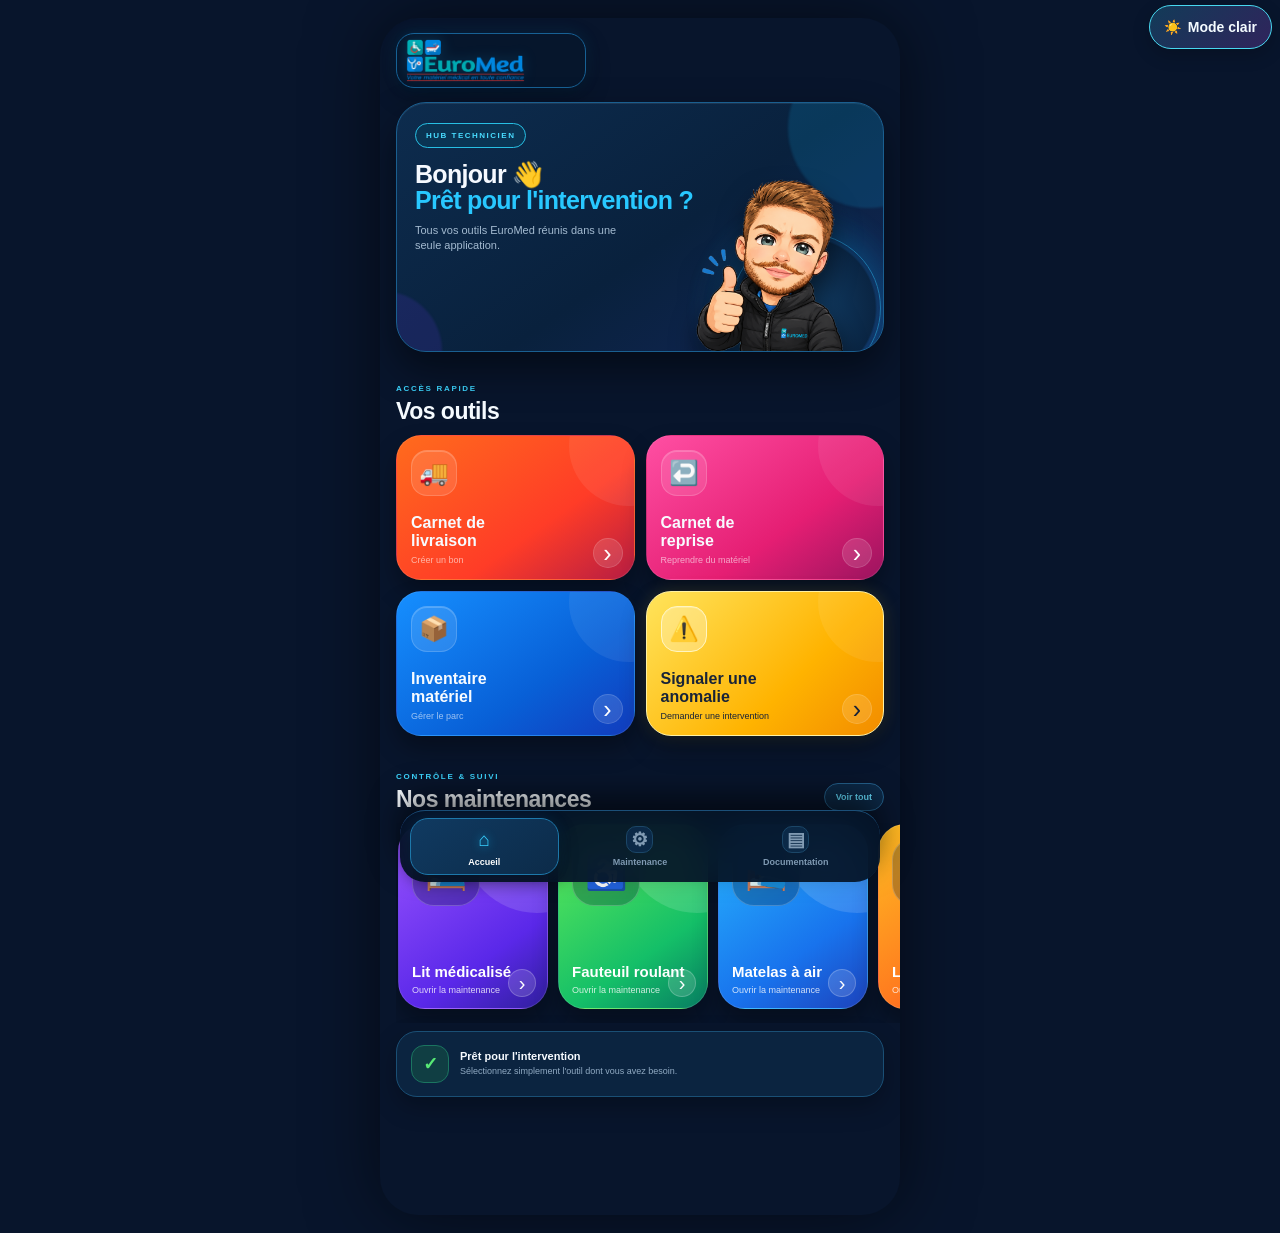
==== commit 7b43156d: "Actualiser le cache CSS pour les corrections du thème" ====
--- a/index.html
+++ b/index.html
@@ -9,7 +9,7 @@
 <meta name="apple-mobile-web-app-title" content="EuroMed">
 <title>EuroMed — Hub Technicien</title>
 <link rel="manifest" href="manifest.json">
-<link rel="stylesheet" href="style.css?v=20261029-theme-mobile-alignment">
+<link rel="stylesheet" href="style.css?v=20261029-maintenance-colors-scroll-fix">
 </head>
 <body>
 <button class="theme-toggle" id="themeToggle" type="button" aria-label="Passer en mode clair" aria-pressed="false"><span aria-hidden="true">☀️</span><span id="themeToggleLabel">Mode clair</span></button>
--- a/style.css
+++ b/style.css
@@ -287,3 +287,61 @@
  .theme-toggle:active{transform:scale(.96)}
 }
 @media print{.theme-toggle{display:none!important}}
+
+
+/* EuroMed — contraste renforcé en mode clair, palette cohérente sur toutes les applications */
+html[data-theme="light"] body{background:linear-gradient(145deg,#e8f5ff 0%,#f5f0ff 48%,#fff7ed 100%)!important;color:#102a43!important}
+html[data-theme="light"] body header,html[data-theme="light"] body .top,html[data-theme="light"] body .app-header{border-color:#a9cbe7!important}
+html[data-theme="light"] body main,html[data-theme="light"] body .container,html[data-theme="light"] body .app-shell{border-color:#b8d3e8!important}
+html[data-theme="light"] body section,html[data-theme="light"] body article,html[data-theme="light"] body .card,html[data-theme="light"] body .panel,html[data-theme="light"] body .form-section,html[data-theme="light"] body .maintenance-card,html[data-theme="light"] body .content-card{border-color:#b8d5e9!important;box-shadow:0 5px 18px rgba(25,83,130,.10)!important}
+html[data-theme="light"] body button:not(.theme-toggle):not(.nav-item):not(.tool-checkup-truck):not(.tool-checkup-parts){background:linear-gradient(135deg,#087db5,#3159d9)!important;color:#fff!important;border:1px solid #075985!important;box-shadow:0 3px 9px rgba(8,80,150,.20)!important}
+html[data-theme="light"] body .nav,html[data-theme="light"] body nav,html[data-theme="light"] body .bottom-nav{background:#fff!important;border-color:#b8d5e9!important;box-shadow:0 -5px 20px rgba(20,70,110,.10)!important}
+html[data-theme="light"] body .nav-item.active,html[data-theme="light"] body .nav-item[aria-current="page"]{background:linear-gradient(135deg,#087db5,#5546d9)!important;color:#fff!important;border-color:#087db5!important}
+html[data-theme="light"] body input,html[data-theme="light"] body select,html[data-theme="light"] body textarea{border:1.5px solid #789bb8!important;box-shadow:inset 0 1px 2px rgba(15,50,80,.06)!important}
+html[data-theme="light"] body label{color:#183b56!important;font-weight:650}
+html[data-theme="light"] body h1,html[data-theme="light"] body h2,html[data-theme="light"] body h3{color:#075985!important}
+
+/* Conserver les couleurs propres à chaque tuile de maintenance en mode clair */
+html[data-theme="light"] body .maintenance-scroller .maintenance-tile,
+html[data-theme="light"] body main .maintenance-scroller .maintenance-tile,
+html[data-theme="light"] body .screen-home .maintenance-tile{
+ color:#fff!important;
+ border-color:#ffffff40!important;
+ box-shadow:0 14px 25px rgba(20,45,90,.22)!important;
+ background-image:initial;
+}
+html[data-theme="light"] body .maintenance-scroller .maintenance-tile.purple,
+html[data-theme="light"] body .screen-home .maintenance-tile.purple{background:linear-gradient(145deg,#9a54ff,#5a28e9 68%,#301f9d)!important}
+html[data-theme="light"] body .maintenance-scroller .maintenance-tile.green,
+html[data-theme="light"] body .screen-home .maintenance-tile.green{background:linear-gradient(145deg,#63ec58,#14bf68 67%,#087d62)!important}
+html[data-theme="light"] body .maintenance-scroller .maintenance-tile.blue,
+html[data-theme="light"] body .screen-home .maintenance-tile.blue{background:linear-gradient(145deg,#28b7ff,#1873ed 65%,#1d43bc)!important}
+html[data-theme="light"] body .maintenance-scroller .maintenance-tile.orange,
+html[data-theme="light"] body .screen-home .maintenance-tile.orange{background:linear-gradient(145deg,#ffbd22,#ff7c1f 62%,#ef3f24)!important}
+html[data-theme="light"] body .maintenance-scroller .maintenance-tile.pink,
+html[data-theme="light"] body .screen-home .maintenance-tile.pink{background:linear-gradient(145deg,#ff4cac,#ee1b86 65%,#b31c92)!important}
+html[data-theme="light"] body .maintenance-scroller .maintenance-tile span,
+html[data-theme="light"] body .maintenance-scroller .maintenance-tile small,
+html[data-theme="light"] body .maintenance-scroller .maintenance-tile .tile-orb,
+html[data-theme="light"] body .screen-home .maintenance-tile span,
+html[data-theme="light"] body .screen-home .maintenance-tile small,
+html[data-theme="light"] body .screen-home .maintenance-tile .tile-orb{color:#fff!important}
+
+
+/* Correctif final 2026-10-29 : conserver les vraies couleurs des tuiles de maintenance en mode clair */
+html[data-theme="light"] body button.maintenance-tile.purple,
+html[data-theme="light"] body main button.maintenance-tile.purple { background:linear-gradient(145deg,#9a54ff,#5a28e9 68%,#301f9d)!important; background-image:linear-gradient(145deg,#9a54ff,#5a28e9 68%,#301f9d)!important; }
+html[data-theme="light"] body button.maintenance-tile.green,
+html[data-theme="light"] body main button.maintenance-tile.green { background:linear-gradient(145deg,#63ec58,#14bf68 67%,#087d62)!important; background-image:linear-gradient(145deg,#63ec58,#14bf68 67%,#087d62)!important; }
+html[data-theme="light"] body button.maintenance-tile.blue,
+html[data-theme="light"] body main button.maintenance-tile.blue { background:linear-gradient(145deg,#28b7ff,#1873ed 65%,#1d43bc)!important; background-image:linear-gradient(145deg,#28b7ff,#1873ed 65%,#1d43bc)!important; }
+html[data-theme="light"] body button.maintenance-tile.orange,
+html[data-theme="light"] body main button.maintenance-tile.orange { background:linear-gradient(145deg,#ffbd22,#ff7c1f 62%,#ef3f24)!important; background-image:linear-gradient(145deg,#ffbd22,#ff7c1f 62%,#ef3f24)!important; }
+html[data-theme="light"] body button.maintenance-tile.pink,
+html[data-theme="light"] body main button.maintenance-tile.pink { background:linear-gradient(145deg,#ff4cac,#ee1b86 65%,#b31c92)!important; background-image:linear-gradient(145deg,#ff4cac,#ee1b86 65%,#b31c92)!important; }
+html[data-theme="light"] body button.maintenance-tile,
+html[data-theme="light"] body button.maintenance-tile * { color:#fff!important; }
+
+/* Le bouton de thème défile avec la page dans les deux thèmes, sans rester fixé à l'écran */
+html body .theme-toggle { position:absolute!important; top:5px!important; right:8px!important; }
+@media(max-width:760px){ html body .theme-toggle { position:absolute!important; top:calc(6px + env(safe-area-inset-top,0px))!important; right:8px!important; } }
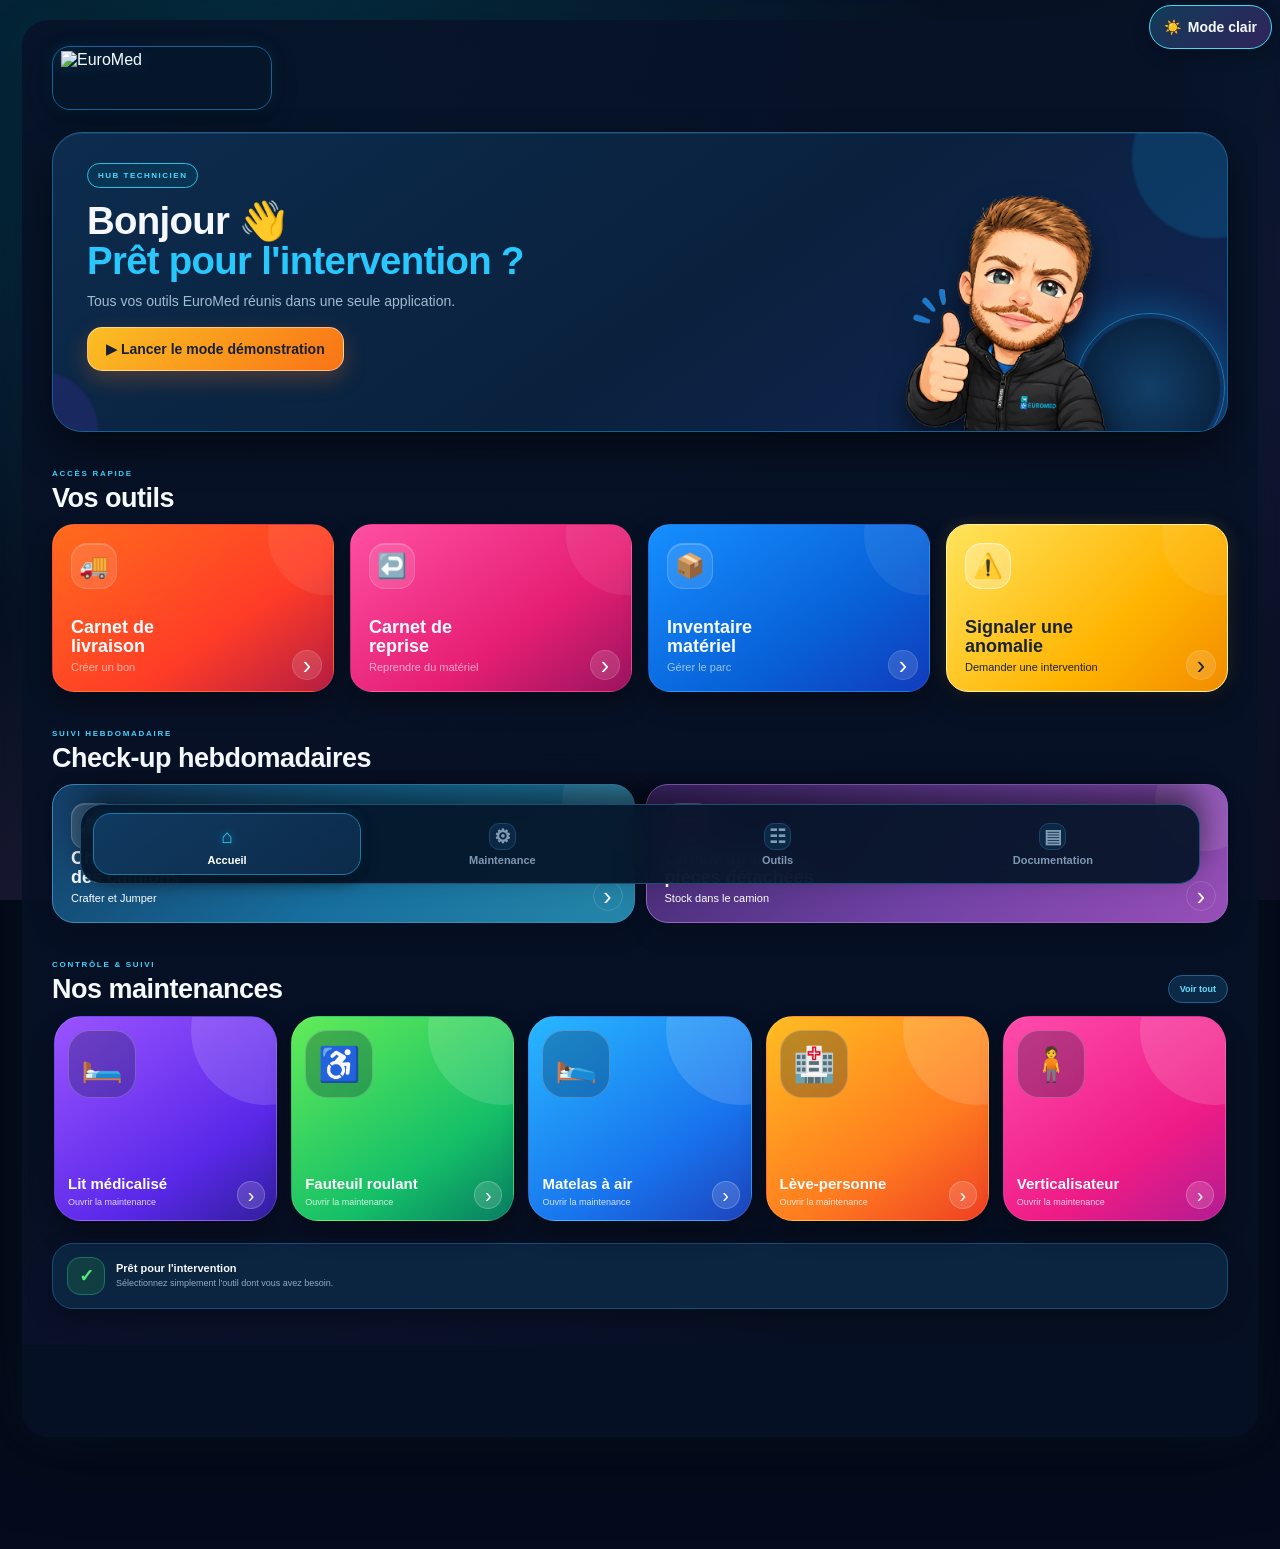
==== commit ec4a309f: "Transférer la version validée du HUB depuis test" ====
--- a/index.html
+++ b/index.html
@@ -9,7 +9,13 @@
 <meta name="apple-mobile-web-app-title" content="EuroMed">
 <title>EuroMed — Hub Technicien</title>
 <link rel="manifest" href="manifest.json">
-<link rel="stylesheet" href="style.css?v=20261029-maintenance-colors-scroll-fix">
+<link rel="stylesheet" href="style.css?v=20261029-demo-progress-v2">
+<style id="tools-checkups-navigation">
+.tools-checkup-heading{margin:22px 0 4px}
+button.tool-launch{font:inherit;text-align:left;width:100%;cursor:pointer}
+.tool-checkup-truck{background:linear-gradient(120deg,#164e63,#0891b2);color:#fff!important}
+.tool-checkup-parts{background:linear-gradient(120deg,#4c1d95,#7c3aed);color:#fff!important}
+</style>
 </head>
 <body>
 <button class="theme-toggle" id="themeToggle" type="button" aria-label="Passer en mode clair" aria-pressed="false"><span aria-hidden="true">☀️</span><span id="themeToggleLabel">Mode clair</span></button>
@@ -26,6 +32,7 @@
   <nav class="bottom-nav" aria-label="Navigation principale">
     <button class="nav-item active" data-page="home" type="button"><span class="nav-icon">⌂</span><span>Accueil</span></button>
     <button class="nav-item" data-page="maintenance" type="button"><span class="nav-icon">⚙</span><span>Maintenance</span></button>
+    <button class="nav-item" data-page="tools" type="button"><span class="nav-icon">☷</span><span>Outils</span></button>
     <button class="nav-item" data-page="documentation" type="button"><span class="nav-icon">▤</span><span>Documentation</span></button>
   </nav>
 </div>
@@ -39,10 +46,10 @@
 ];
 const app=document.getElementById('app');
 const navItems=[...document.querySelectorAll('.nav-item')];
-const logo=()=>`<img class="logo" src="assets/euromed-logo.png" alt="EuroMed">`;
+const logo=()=>`<img class="logo" src="https://raw.githubusercontent.com/hawaryou/HUB-euromed/main/assets/euromed-logo.png" alt="EuroMed">`;
 const arrow=()=>'<span class="arrow">›</span>';
 function setNav(page){navItems.forEach(x=>x.classList.toggle('active',x.dataset.page===page));}
-function showPage(page){setNav(page);window.scrollTo({top:0,behavior:'smooth'}); if(page==='maintenance')maintenancePage(); else if(page==='documentation')documentationPage(); else home();}
+function showPage(page){setNav(page);window.scrollTo({top:0,behavior:'smooth'}); if(page==='maintenance')maintenancePage(); else if(page==='documentation')documentationPage(); else if(page==='tools')toolsPage(); else if(page==='checkupTruck')checkupTruckPage(); else if(page==='checkupParts')checkupPartsPage(); else home();}
 function quickIcon(kind){return kind==='delivery'?'🚚':'📦'}
 function home(){
  app.innerHTML=`
@@ -57,8 +64,9 @@
        <span class="mini-label">HUB TECHNICIEN</span>
        <h1>Bonjour 👋<br><strong>Prêt pour l'intervention ?</strong></h1>
        <p>Tous vos outils EuroMed réunis dans une seule application.</p>
+       <button class="demo-launch-btn" id="openDemoMode" type="button">▶ Lancer le mode démonstration</button>
      </div>
-     <div class="hero-mascot"><div class="mascot-ring"></div><img src="assets/chibi-euromed.png" alt="Technicien EuroMed"></div>
+     <div class="hero-mascot"><div class="mascot-ring"></div><img src="chibi-euromed.png" alt="Technicien EuroMed"></div>
    </div>
    <div class="section-head"><div><span class="section-kicker">ACCÈS RAPIDE</span><h2>Vos outils</h2></div></div>
    <div class="quick-grid">
@@ -67,6 +75,12 @@
      <a class="quick-card inventory" href="https://hawaryou.github.io/inventaire-materiel/"><div class="quick-art">${quickIcon('inventory')}</div><div><b>Inventaire<br>matériel</b><small>Gérer le parc</small></div>${arrow()}</a>
      <a class="quick-card anomaly" href="signaler-anomalie.html"><div class="quick-art">⚠️</div><div><b>Signaler une<br>anomalie</b><small>Demander une intervention</small></div>${arrow()}</a>
    </div>
+
+   <div class="section-head"><div><span class="section-kicker">SUIVI HEBDOMADAIRE</span><h2>Check-up hebdomadaires</h2></div></div>
+   <div class="quick-grid checkup-category-grid">
+     <button class="quick-card" data-page="checkupTruck" type="button" style="text-align:left;color:inherit"><div class="quick-art">🚐</div><div><b>Check-up<br>des camions</b><small>Crafter et Jumper</small></div>${arrow()}</button>
+     <button class="quick-card" data-page="checkupParts" type="button" style="text-align:left;color:inherit"><div class="quick-art">🧰</div><div><b>Check-up des<br>pièces détachées</b><small>Stock dans le camion</small></div>${arrow()}</button>
+   </div>
    <div class="section-head maintenance-head"><div><span class="section-kicker">CONTRÔLE & SUIVI</span><h2>Nos maintenances</h2></div><button class="view-all" data-page="maintenance">Voir tout</button></div>
    <div class="maintenance-scroller">${MAINTENANCE.map((x,i)=>`<button class="maintenance-tile ${x.cls}" data-maint="${x.id}" type="button"><div class="tile-orb">${x.icon}</div><span>${x.title}</span><small>Ouvrir la maintenance</small><i>›</i></button>`).join('')}</div>
    <div class="ready-banner"><div class="ready-icon">✓</div><div><b>Prêt pour l'intervention</b><span>Sélectionnez simplement l'outil dont vous avez besoin.</span></div></div>
@@ -75,20 +89,45 @@
  app.querySelectorAll('[data-maint]').forEach(b=>b.addEventListener('click',()=>{const x=MAINTENANCE.find(m=>m.id===b.dataset.maint);location.href=x.url;}));
 }
 function maintenancePage(){
- app.innerHTML=`
- <section class="page-top dark-top">
-   <div class="topbar"><button class="back-btn" data-page="home">‹</button><div class="page-title">⚙️ <span>Maintenance</span></div><div class="top-spacer"></div></div>
-   <p>Sélectionnez la maintenance souhaitée.</p>
- </section>
- <section class="maintenance-page-section">
-   <div class="tab-scroller" role="tablist">${MAINTENANCE.map((x,i)=>`<button class="maint-tab ${i===0?'active':''}" data-id="${x.id}" role="tab" type="button">${x.short}</button>`).join('')}</div>
-   <div id="maintenance-panel"></div>
-   <div class="dots" id="dots">${MAINTENANCE.map((_,i)=>`<span class="${i===0?'active':''}"></span>`).join('')}</div>
+ app.innerHTML=`<section class="page-top dark-top"><div class="topbar"><button class="back-btn" data-page="home">‹</button><div class="page-title">⚙️ <span>Nos maintenances</span></div><div class="top-spacer"></div></div><p>Choisissez le matériel à contrôler ou à entretenir.</p></section><section class="tools-directory maintenance-directory">
+ ${MAINTENANCE.map((x,i)=>`<a class="tool-launch maintenance-launch maint-${x.cls}" href="${x.url}"><span class="tool-launch-icon">${x.icon}</span><span><b>${x.title}</b><small>${x.subtitle}</small></span><span class="tool-arrow">›</span></a>`).join('')}
  </section>`;
- const panel=app.querySelector('#maintenance-panel');
- function select(id){const item=MAINTENANCE.find(x=>x.id===id); const idx=MAINTENANCE.indexOf(item); app.querySelectorAll('.maint-tab').forEach(t=>t.classList.toggle('active',t.dataset.id===id)); app.querySelectorAll('.dots span').forEach((d,i)=>d.classList.toggle('active',i===idx)); panel.innerHTML=`<article class="selected-maint ${item.cls}"><div class="selected-art">${item.icon}</div><span class="selected-kicker">MAINTENANCE</span><h2>${item.title}</h2><p>${item.subtitle}</p><a class="big-open" href="${item.url}">Ouvrir la maintenance ${arrow()}</a><div class="direct-link">↗ Lien direct</div></article>`;}
- app.querySelectorAll('.maint-tab').forEach(t=>t.addEventListener('click',()=>select(t.dataset.id))); app.querySelector('.back-btn').addEventListener('click',()=>showPage('home')); select('lit');
-}
+ app.querySelector('.back-btn').onclick=()=>showPage('home');
+}
+function toolsPage(){
+ app.innerHTML=`<section class="page-top dark-top"><div class="topbar"><button class="back-btn" data-page="home">‹</button><div class="page-title">🧰 <span>Vos outils</span></div><div class="top-spacer"></div></div><p>Tous les outils quotidiens du technicien EuroMed, réunis ici.</p></section><section class="tools-directory">
+ <a class="tool-launch tool-delivery" href="https://hawaryou.github.io/Bon-de-livraison-euromed/"><span class="tool-launch-icon">🚚</span><span><b>Carnet de livraison</b><small>Créer et signer un bon de livraison</small></span><span class="tool-arrow">›</span></a>
+ <a class="tool-launch tool-reprise" href="https://hawaryou.github.io/bon-reprise-euromed/"><span class="tool-launch-icon">↩️</span><span><b>Carnet de reprise</b><small>Tracer le matériel repris</small></span><span class="tool-arrow">›</span></a>
+ <a class="tool-launch tool-inventory" href="https://hawaryou.github.io/inventaire-materiel/"><span class="tool-launch-icon">📦</span><span><b>Inventaire du matériel</b><small>Consulter et gérer le parc</small></span><span class="tool-arrow">›</span></a>
+ <a class="tool-launch tool-anomaly" href="signaler-anomalie.html"><span class="tool-launch-icon">⚠️</span><span><b>Signaler une anomalie</b><small>Déclarer un problème technique</small></span><span class="tool-arrow">›</span></a>
+ <div class="section-head tools-checkup-heading"><div><span class="section-kicker">SUIVI HEBDOMADAIRE</span><h2>Check-up hebdomadaires</h2></div></div>
+ <button class="tool-launch tool-checkup-truck" type="button" data-open-checkup="truck"><span class="tool-launch-icon">🚐</span><span><b>Check-up des camions</b><small>Contrôle du Crafter et du Jumper</small></span><span class="tool-arrow">›</span></button>
+ <button class="tool-launch tool-checkup-parts" type="button" data-open-checkup="parts"><span class="tool-launch-icon">🧰</span><span><b>Check-up des pièces détachées</b><small>Vérifier les pièces et consommables dans le camion</small></span><span class="tool-arrow">›</span></button>
+ </section>`;
+ app.querySelector('.back-btn').onclick=()=>showPage('home');
+ app.querySelector('[data-open-checkup="truck"]').onclick=()=>showPage('checkupTruck');
+ app.querySelector('[data-open-checkup="parts"]').onclick=()=>showPage('checkupParts');
+}
+function checkupTruckPage(){renderCheckup('truck')}
+function checkupPartsPage(){renderCheckup('parts')}
+function renderCheckup(mode){
+ const isTruck=mode==='truck';
+ const veh=['État de la carrosserie','Pneus (pression et usure)','Feux (phares, arrière, clignotants, freins)','Rétroviseurs','Vitres (fissures, éclats)','Niveau d’huile','Liquide de refroidissement','Liquide de frein','Essuie-glaces et lave-glace','Tableau de bord (voyants d’alerte)','Ceintures de sécurité','Système de communication','Équipement médical','Extincteur','Hygiène et propreté','Côté droit inspecté','Côté gauche inspecté','Avant inspecté','Arrière inspecté'];
+ const parts=[[1,'Gonfleur à air pour matelas Nausiflow 512'],[1,'Moteur hauteur variable LINAK'],[1,'Moteur hauteur variable DEWERT'],[1,'Moteur relève-buste LINAK'],[1,'Moteur relève-buste DEWERT'],[1,'Télécommande de lit LINAK'],[1,'Télécommande de lit DEWERT'],[4,'Roues de lit + visserie'],[2,'Barres de liaison de sommier de lit'],[6,'Papillons de lit'],[4,'Attaches barrières de lit'],[2,'Crémaillères de sommier pied pour lit'],[2,'Attaches pour sommier pied'],[1,'Boîte de masques type II'],[1,'Mousse nettoyante Hartmann'],[1,'Bouteille de gel hydroalcoolique'],[1,'Boîte de gants latex/vinyle'],[1,'Paquet de lingettes désinfectantes'],[1,'Sachet poubelle'],[1,'Blouse de protection intégrale']];
+ const title=isTruck?'Check-up des camions':'Check-up des pièces détachées';
+ const subtitle=isTruck?'Contrôle extérieur, mécanique et équipements du Crafter ou du Jumper.':'Inventaire hebdomadaire des pièces détachées et consommables présents dans le camion.';
+ const key='euromed-weekly-checkups-'+mode;
+ const fields=isTruck?veh.map((x,i)=>`<div class="cu-row"><label class="cu-item"><span>${x}</span><select name="veh_${i}" aria-label="${x}"><option value="">À vérifier</option><option>OK</option><option>Problème</option><option>Sans objet</option></select></label><input class="cu-detail" name="veh_note_${i}" placeholder="Détail / action à prévoir"></div>`).join(''):parts.map((p,i)=>`<div class="cu-row"><div class="part-name"><b>${p[0]}×</b><span>${p[1]}</span></div><label class="part-check"><input type="checkbox" name="part_present_${i}"> Présent</label><label class="part-check"><input type="checkbox" name="part_missing_${i}"> Manquant</label><input class="cu-detail" name="part_note_${i}" placeholder="Quantité constatée / remarque"></div>`).join('');
+ app.innerHTML=`<section class="page-top dark-top"><div class="topbar"><button class="back-btn" data-page="home">‹</button><div class="page-title">${isTruck?'🚐':'🧰'} <span>${title}</span></div><div class="top-spacer"></div></div><p>${subtitle}</p></section><section class="checkup-wrap"><div class="checkup-note">Contrôle hebdomadaire de démonstration. Les données sont conservées localement sur cet appareil ; imprimez le formulaire signé pour l’archivage.</div><form id="checkupForm"><section class="checkup-section"><h2>1. Identification</h2><div class="checkup-fields"><label>Véhicule<select id="cuVehicle" required><option>Volkswagen Crafter</option><option>Citroën Jumper</option></select></label><label>Date<input id="cuDate" type="date" required></label><label>Nom du technicien<input id="cuTech" required placeholder="Nom et prénom"></label>${isTruck?'<label>Kilométrage<input id="cuKm" type="number" min="0" placeholder="Kilométrage"></label>':''}</div></section><section class="checkup-section"><h2>2. ${isTruck?'Vérification du camion':'Pièces détachées à bord'}</h2><p class="checkup-sub">${isTruck?'Inspectez chaque zone du véhicule puis sélectionnez l’état de chaque élément.':'Vérifiez la présence des quantités attendues et signalez les éléments manquants.'}</p>${isTruck?`<div class="vehicle-views"><div class="vehicle-view view-side"><div class="van-drawing"><span class="van-cab"></span><span class="van-body"></span><i class="wheel w1"></i><i class="wheel w2"></i></div><b>Côté droit</b><small>Carrosserie, portes, pneus</small></div><div class="vehicle-view view-side"><div class="van-drawing reverse"><span class="van-cab"></span><span class="van-body"></span><i class="wheel w1"></i><i class="wheel w2"></i></div><b>Côté gauche</b><small>Carrosserie, portes, pneus</small></div><div class="vehicle-view view-front"><div class="van-front"><i></i><i></i><span></span></div><b>Avant</b><small>Capot, pare-brise, feux</small></div><div class="vehicle-view view-rear"><div class="van-rear"><i></i><span></span><i></i></div><b>Arrière</b><small>Portes, feux, pare-chocs</small></div></div>`:''}<div class="checkup-progress"><span id="cuProgressText">0 élément vérifié</span><div><i id="cuProgressBar"></i></div></div><div class="checkup-list">${fields}</div></section><section class="checkup-section"><h2>3. Observations et signature</h2><label class="full-label">Observations générales<textarea id="cuNotes" rows="3" placeholder="Anomalies, pièces à commander, actions réalisées…"></textarea></label><label class="full-label">Signature du technicien</label><canvas id="cuSignature"></canvas><button class="secondary-btn" id="clearSig" type="button">Effacer la signature</button></section><div class="checkup-actions"><button class="big-open" type="submit">💾 Enregistrer le contrôle</button><button class="secondary-btn" id="printCu" type="button">🖨️ Imprimer / PDF</button><button class="secondary-btn" id="newCu" type="button">Nouveau contrôle</button></div></form><section class="checkup-section"><h2>Historique de ce check-up</h2><div id="cuHistory"></div></section></section>`;
+ app.querySelector('.back-btn').onclick=()=>showPage('home');const date=app.querySelector('#cuDate');date.value=new Date().toISOString().slice(0,10);const canvas=app.querySelector('#cuSignature'),ctx=canvas.getContext('2d');let drawing=false,ink=false;
+ function resize(){const r=canvas.getBoundingClientRect();canvas.width=Math.max(300,Math.floor(r.width*devicePixelRatio));canvas.height=150*devicePixelRatio;ctx.setTransform(devicePixelRatio,0,0,devicePixelRatio,0,0);ctx.lineWidth=2.5;ctx.lineCap='round';ctx.strokeStyle='#10243b'}resize();
+ function pt(e){const r=canvas.getBoundingClientRect();return{x:e.clientX-r.left,y:e.clientY-r.top}}canvas.onpointerdown=e=>{drawing=true;ink=true;canvas.setPointerCapture(e.pointerId);const p=pt(e);ctx.beginPath();ctx.moveTo(p.x,p.y)};canvas.onpointermove=e=>{if(drawing){const p=pt(e);ctx.lineTo(p.x,p.y);ctx.stroke()}};['pointerup','pointercancel'].forEach(n=>canvas.addEventListener(n,()=>drawing=false));app.querySelector('#clearSig').onclick=()=>{ctx.clearRect(0,0,canvas.width,canvas.height);ink=false};
+ function updateProgress(){const controls=[...app.querySelectorAll('.checkup-list select')];const done=controls.filter(x=>x.value!=='').length;const total=controls.length;const label=app.querySelector('#cuProgressText');const bar=app.querySelector('#cuProgressBar');if(label)label.textContent=done+' / '+total+' éléments vérifiés';if(bar)bar.style.width=(total?done/total*100:0)+'%';controls.forEach(x=>{x.closest('.cu-row')?.classList.toggle('cu-problem',x.value==='Problème');x.closest('.cu-row')?.classList.toggle('cu-ok',x.value==='OK')})}app.querySelectorAll('.checkup-list select').forEach(x=>x.addEventListener('change',updateProgress));updateProgress();
+ function history(){let a=[];try{a=JSON.parse(localStorage.getItem(key)||'[]')}catch(e){}app.querySelector('#cuHistory').innerHTML=a.length?a.slice().reverse().map(x=>`<div class="cu-history-row"><b>${x.vehicle} — ${x.date}</b><span>${x.tech} · ${x.status}</span></div>`).join(''):'<p class="checkup-sub">Aucun contrôle enregistré sur cet appareil.</p>'}
+ app.querySelector('#checkupForm').onsubmit=e=>{e.preventDefault();const form=e.currentTarget;const data={vehicle:app.querySelector('#cuVehicle').value,date:date.value,tech:app.querySelector('#cuTech').value,km:app.querySelector('#cuKm')?.value||'',notes:app.querySelector('#cuNotes').value,signature:ink?canvas.toDataURL('image/png'):'',fields:{},status:'Contrôle enregistré'};form.querySelectorAll('[name]').forEach(el=>data.fields[el.name]=el.type==='checkbox'?el.checked:el.value);let a=[];try{a=JSON.parse(localStorage.getItem(key)||'[]')}catch(e){}a.push(data);try{localStorage.setItem(key,JSON.stringify(a));alert('Contrôle enregistré sur cet appareil. Pensez à imprimer une copie pour l’archivage.');history()}catch(err){alert('Stockage local saturé. Imprimez le contrôle pour le conserver.')}};
+ app.querySelector('#printCu').onclick=()=>window.print();app.querySelector('#newCu').onclick=()=>{if(confirm('Commencer un nouveau contrôle ?')){if(isTruck)checkupTruckPage();else checkupPartsPage()}};history();
+}
+
 function documentationPage(){
  app.innerHTML=`
  <section class="page-top dark-top doc-top">
@@ -97,12 +136,12 @@
  </section>
  <section class="documentation-wrap">
    <div class="doc-card"><div class="doc-art">📄<span>PDF</span></div><span class="selected-kicker">DOCUMENTS EUROMED</span><h2>Envoi PDF EuroMed</h2><p>Accédez à la documentation, aux notices et envoyez vos documents.</p><a class="big-open" href="https://hawaryou.github.io/envoi_pdf_euromed/">Ouvrir la documentation ${arrow()}</a><div class="direct-link">↗ https://hawaryou.github.io/envoi_pdf_euromed/</div></div>
-   <div class="doc-mascot"><div>Ensemble pour<br><strong>votre matériel !</strong></div><img src="assets/chibi-euromed.png" alt="EuroMed"></div>
+   <div class="doc-mascot"><div>Ensemble pour<br><strong>votre matériel !</strong></div><img src="chibi-euromed.png" alt="EuroMed"></div>
  </section>`;
  app.querySelector('.back-btn').addEventListener('click',()=>showPage('home'));
 }
 navItems.forEach(item=>item.addEventListener('click',()=>showPage(item.dataset.page)));
-document.addEventListener('click',e=>{const b=e.target.closest('[data-page]');if(b&&b.classList.contains('view-all'))showPage(b.dataset.page);});
+document.addEventListener('click',e=>{const b=e.target.closest('[data-page]');if(!b||b.classList.contains('nav-item')||b.classList.contains('view-all'))return;if(b.tagName==='BUTTON'&&b.dataset.page)showPage(b.dataset.page);});
 home();
 </script>
 <script>
@@ -112,5 +151,155 @@
  if("serviceWorker" in navigator && location.protocol==="https:"){navigator.serviceWorker.register("./service-worker.js").catch(function(e){console.warn("Mode hors connexion indisponible",e);});}
 })();
 </script>
+<script>
+/* Sur téléphone, la barre de navigation apparaît au toucher puis se replie après quelques secondes. */
+(function(){
+  var mq = window.matchMedia('(max-width: 700px)');
+  var timer = null;
+  function reveal(){
+    if (!mq.matches) { document.body.classList.remove('nav-visible'); return; }
+    document.body.classList.add('nav-visible');
+    if (timer) window.clearTimeout(timer);
+    timer = window.setTimeout(function(){
+      document.body.classList.remove('nav-visible');
+    }, 4500);
+  }
+  document.addEventListener('touchstart', reveal, {passive:true});
+  document.addEventListener('pointerdown', function(e){
+    if (e.pointerType === 'touch' || e.pointerType === 'pen') reveal();
+  }, {passive:true});
+  document.addEventListener('focusin', function(e){
+    if (mq.matches && e.target.closest && e.target.closest('.bottom-nav')) reveal();
+  });
+  window.addEventListener('resize', function(){
+    if (!mq.matches) {
+      if (timer) window.clearTimeout(timer);
+      document.body.classList.remove('nav-visible');
+    }
+  });
+})();
+</script>
+
+<script>
+/* Mode présentation EuroMed : parcours guidé du HUB et de ses applications. */
+(function(){
+ const slides=[
+  {eyebrow:'01 · LE HUB EUROMED',title:'Un portail unique pour le technicien',text:'Le HUB est la porte d’entrée vers les outils terrain EuroMed. Il rassemble les applications web créées pour réduire le papier, guider les contrôles et retrouver rapidement les bons documents.',items:[
+   ['🏠','Accueil centralisé','Accès direct aux bons, à l’inventaire, au signalement d’anomalie, aux check-ups et aux maintenances.'],
+   ['📱','Pensé pour le terrain','Interface responsive, grandes zones tactiles et navigation utilisable sur smartphone comme sur ordinateur.'],
+   ['🎨','Interface personnalisable','Cartes colorées, thème clair/sombre et identité visuelle EuroMed avec logo et chibi.'],
+   ['🧭','Navigation cohérente','Les applications disposent d’un bouton Menu pour revenir au HUB, afin de garder un parcours simple.']
+  ]},
+  {eyebrow:'02 · BON DE LIVRAISON',title:'Formaliser chaque livraison',text:'Le carnet numérique remplace le bon papier et rassemble les informations utiles à la traçabilité de la livraison.',items:[
+   ['👤','Destinataire','Établissement ou client, adresse, ville, e-mail et référence de commande.'],
+   ['📦','Matériel livré','Tableau modifiable avec nom, quantité, désignation du produit et numéro de série ou de lot ; ajout de plusieurs lignes.'],
+   ['✍️','Réception signée','Date et lieu de livraison, signature du client et signature du technicien/installateur.'],
+   ['📷','Destinataire absent','Option dédiée avec prise de photo du lieu de dépôt à joindre au bon.'],
+   ['📧','Envoi avec pièces jointes','Le bon est adressé à EuroMed et peut aussi être envoyé au client avec plusieurs notices/protocoles sélectionnés.']
+  ],links:[['Ouvrir le bon de livraison','https://hawaryou.github.io/Bon-de-livraison-euromed/']]},
+  {eyebrow:'03 · BON DE REPRISE',title:'Tracer le matériel récupéré',text:'Le carnet de reprise reprend la présentation graphique du bon de livraison mais répond au scénario inverse : un technicien récupère du matériel chez un patient ou un établissement.',items:[
+   ['🧾','Identification','Renseigner le destinataire et les informations de reprise sans champ téléphone superflu.'],
+   ['🛠️','Matériel repris','Tableau pour identifier chaque équipement et renseigner son état au moment de la récupération.'],
+   ['⚠️','Motif et anomalie','Motifs de reprise présentés clairement ; la détection d’une anomalie permet de joindre une photo.'],
+   ['✍️','Traçabilité','Document de reprise signé et envoyé par e-mail via son propre Apps Script, indépendant de celui de la livraison.']
+  ],links:[['Ouvrir le bon de reprise','https://hawaryou.github.io/bon-reprise-euromed/']]},
+  {eyebrow:'04 · INVENTAIRE DU MATÉRIEL',title:'Identifier le matériel par scan',text:'L’application d’inventaire aide à relever les numéros de série sur site, sans devoir les retaper manuellement.',items:[
+   ['📷','Scan EAN-13','La caméra du téléphone lit le code-barres du lit et récupère son numéro de série. Le code est contrôlé, y compris son chiffre de contrôle.'],
+   ['🛏️','Lit obligatoire','Le numéro de série du lit constitue l’identifiant requis pour poursuivre la saisie.'],
+   ['🧰','Équipements associés','Potence, barrières et matelas à air peuvent être scannés en complément.'],
+   ['📋','Localisation','Foyer/établissement, nom et chambre sont saisis puis préremplis dans le Google Form.'],
+   ['📊','Enregistrement','Après vérification, le formulaire est envoyé et la réponse est enregistrée dans le Google Sheet associé.']
+  ],links:[['Ouvrir l’inventaire','https://hawaryou.github.io/inventaire-materiel/']]},
+  {eyebrow:'05 · SIGNALER UNE ANOMALIE',title:'Faire remonter un problème terrain',text:'Le formulaire structure les informations nécessaires pour comprendre le défaut et préparer une intervention.',items:[
+   ['🩺','Dispositif concerné','Lit, fauteuil roulant, matelas à air, verticalisateur, soulève-personne ou autre matériel.'],
+   ['🔎','Identification rapide','Numéro de série saisi ou lu par QR, Data Matrix, code-barres ou photo, avec réglages de caméra disponibles.'],
+   ['📍','Contexte','Client/établissement, foyer si applicable et nom du technicien ayant constaté le problème.'],
+   ['📝','Description et photos','Décrire l’anomalie et les risques éventuels ; ajouter jusqu’à cinq photos.'],
+   ['📤','Brouillon et file d’attente','Les champs sont conservés localement sur l’appareil et une file d’attente permet de suivre les signalements à envoyer. Les photos ne sont pas conservées après fermeture/rechargement.']
+  ],links:[['Ouvrir le formulaire anomalie','signaler-anomalie.html']]},
+  {eyebrow:'06 · MAINTENANCES',title:'Des fiches adaptées à chaque équipement',text:'Les applications reprennent les fiches de maintenance EuroMed correspondantes. Elles guident le technicien dans les contrôles visuels et fonctionnels, puis produisent une trace documentaire.',items:[
+   ['🛏️','Lit médicalisé · ENR08-V05','Contrôles, scan QR/Data Matrix/Code 128/EAN-13, certificat PDF, résultat conforme en vert et non conforme en rouge, niveau d’obsolescence et tournée multi-lits.'],
+   ['♿','Fauteuil roulant · ENR10-V03','Contrôles visuels et fonctionnels, scan par caméra ou photo, certificat PDF, aperçu avant envoi et tournée multi-fauteuils.'],
+   ['🛌','Matelas à air · ENR09-V02','Maintenance annuelle ou périodique, contrôles du système compresseur/matelas, observations, pièces remplacées, obsolescence et PDF.'],
+   ['🏥','Lève-personne · ENR11-V02','Contrôles de sécurité, saisie des numéros de sangles et décision de maintien en service : approuvé, approuvé sous réserve ou non approuvé.'],
+   ['🧍','Verticalisateur · ENR12-V02','Fiche dédiée aux contrôles visuels et fonctionnels, identification par scan et décision de maintien en service.'],
+   ['📄','Un résultat exploitable','Les fiches génèrent un PDF comprenant les résultats, observations et signatures, avec aperçu/téléchargement et envoi par e-mail via Google Apps Script.']
+  ],links:[
+   ['Lit médicalisé','https://hawaryou.github.io/maintenance-lit-medical/'],
+   ['Fauteuil roulant','https://hawaryou.github.io/maintenance-fauteuil-roulant/'],
+   ['Matelas à air','https://hawaryou.github.io/maintenance-matelas-alternating/'],
+   ['Lève-personne','https://hawaryou.github.io/maintenance-leve-personne/'],
+   ['Verticalisateur','https://hawaryou.github.io/maintenance-verticalisateur/']
+  ]},
+  {eyebrow:'07 · TOURNÉES MULTI-ÉQUIPEMENTS',title:'Une signature client pour toute la tournée',text:'Pour les maintenances compatibles, le mode multi-équipements permet de traiter plusieurs appareils dans une même tournée plutôt que de recommencer toute la procédure pour chacun.',items:[
+   ['1️⃣','Mode normal','Contrôler un équipement et produire son certificat individuellement.'],
+   ['➕','Mode tournée','Enregistrer chaque appareil l’un après l’autre puis passer au suivant.'],
+   ['✍️','Signature unique','À la fin de la tournée, le client signe une seule fois.'],
+   ['📚','Dossier PDF groupé','Les certificats de la tournée sont regroupés dans un seul PDF et peuvent être envoyés ensemble.'],
+   ['🟢🔴','Résultat lisible','Les statuts de conformité sont mis en évidence ; pour les fiches concernées, la propreté/aspect extérieur seule ne déclenche pas à elle seule la non-conformité globale.']
+  ]},
+  {eyebrow:'08 · CHECK-UPS & DOCUMENTATION',title:'Préparer, contrôler et retrouver les ressources',text:'Les check-ups hebdomadaires et la bibliothèque documentaire complètent les applications de maintenance et de traçabilité.',items:[
+   ['🚐','Check-up des camions','Liste de vérification du Crafter ou du Jumper : carrosserie, pneus, feux, niveaux, essuie-glaces, équipements et observations. Le formulaire comporte une progression de contrôle, une signature et une impression PDF.'],
+   ['🧰','Check-up des pièces détachées','Contrôle des quantités attendues, de la présence des pièces et consommables dans le camion, avec remarques sur les manquants.'],
+   ['📚','Notices et protocoles','Liste des PDF récupérée depuis GitHub ; actualisation, recherche, sélection multiple, lecture/aperçu, zoom et ouverture dans un nouvel onglet.'],
+   ['🎬','Vidéos utiles','Les vidéos de montage/démontage de lit sont proposées sous forme de liens dans l’e-mail, sans envoyer les vidéos comme fichiers.'],
+   ['✉️','Envoi documentaire','Saisie du destinataire, sélection des documents, confirmation avant envoi et transmission des PDF en pièces jointes via Apps Script.']
+  ],links:[
+   ['Démontrer le check-up camion','internal:checkupTruck'],
+   ['Démontrer le check-up pièces','internal:checkupParts'],
+   ['Ouvrir la documentation','https://hawaryou.github.io/envoi_pdf_euromed/']
+  ]},
+  {eyebrow:'09 · ARCHITECTURE & BONNES PRATIQUES',title:'Des applications web connectées entre elles',text:'Les interfaces sont hébergées sur GitHub Pages. Selon l’application, les données et les documents utilisent les services associés configurés pour le projet.',items:[
+   ['🌐','GitHub Pages','Hébergement des interfaces accessibles par un lien web, sans installation classique sur le poste.'],
+   ['📨','Google Apps Script','Utilisé par les formulaires concernés pour transmettre les PDF et les e-mails. Des scripts indépendants sont prévus pour les différents workflows.'],
+   ['📂','GitHub pour les notices','Les PDF documentaires sont chargés depuis le dépôt configuré ; ajouter un fichier au bon dossier permet de le faire apparaître dans la liste après actualisation.'],
+   ['🔒','Confidentialité','Avant une mise en production élargie, vérifier les destinataires, les droits d’accès, les durées de conservation et les informations de confidentialité. Ne pas placer de données patients/confidentielles dans un dépôt public.'],
+   ['🧪','Démo sans risque','Pendant la présentation, montrer les parcours et aperçus ; éviter de signer ou d’envoyer un vrai document si les données sont réelles.']
+  ]}
+ ];
+ let index=0;
+ const modal=document.createElement('div');modal.className='demo-modal';modal.id='demoModal';modal.setAttribute('role','dialog');modal.setAttribute('aria-modal','true');modal.setAttribute('aria-label','Mode démonstration EuroMed');modal.hidden=true;
+ modal.innerHTML='<div class="demo-panel"><div class="demo-modal-top"><span class="demo-badge">▶ MODE DÉMONSTRATION</span><button class="demo-close" type="button" aria-label="Fermer la démonstration">✕</button></div><div class="demo-progress"><i></i></div><div class="demo-content"></div><div class="demo-footer"><button class="demo-prev" type="button">← Précédent</button><span class="demo-counter"></span><button class="demo-next" type="button">Suivant →</button></div><p class="demo-safety">Présentation guidée · Les liens ouvrent les applications réelles. Ne validez pas de document et n’envoyez pas de données pendant la présentation.</p></div>';
+ document.body.appendChild(modal);
+ const content=modal.querySelector('.demo-content');
+ function render(){
+  const s=slides[index];
+  const shortTitle=s.eyebrow.replace(/^\d+\s*[·.-]\s*/,'');
+  const dots=slides.map((item,i)=>'<button type="button" class="demo-step-dot'+(i===index?' is-active':'')+(i<index?' is-done':'')+'" data-demo-step="'+i+'" aria-label="Étape '+(i+1)+' : '+item.title.replace(/"/g,'&quot;')+'" title="'+item.title.replace(/"/g,'&quot;')+'"><span>'+(i<index?'✓':i+1)+'</span></button>').join('');
+  content.innerHTML=
+   '<div class="demo-slide-heading"><div class="demo-heading-copy"><span class="demo-eyebrow">'+shortTitle+'</span><h2>'+s.title+'</h2></div></div>'+
+   '<p class="demo-intro">'+s.text+'</p>'+
+   '<div class="demo-highlights"><span>📱 Adapté au mobile</span><span>🧭 Parcours guidé</span><span>🛠️ Outils EuroMed</span></div>'+
+   '<div class="demo-items">'+s.items.map((x,i)=>'<article class="demo-item" style="--demo-card-index:'+i+'"><span class="demo-item-icon">'+x[0]+'</span><div><b>'+x[1]+'</b><p>'+x[2]+'</p></div></article>').join('')+'</div>'+
+   (s.links?'<div class="demo-actions"><div class="demo-actions-title"><span>À VOIR EN DIRECT</span><small>Ouvrir une application dans un nouvel onglet</small></div><div class="demo-links">'+s.links.map(x=>'<button type="button" class="demo-link" data-demo-link="'+x[1]+'"><span>'+x[0]+'</span><b aria-hidden="true">↗</b></button>').join('')+'</div></div>':'')+
+   '<div class="demo-step-track" aria-label="Progression de la présentation">'+dots+'</div>';
+  modal.querySelector('.demo-counter').textContent='ÉTAPE '+String(index+1).padStart(2,'0')+' / '+String(slides.length).padStart(2,'0');
+  modal.querySelector('.demo-progress i').style.width=((index+1)/slides.length*100)+'%';
+  modal.querySelector('.demo-prev').disabled=index===0;
+  modal.querySelector('.demo-next').textContent=index===slides.length-1?'Terminer la présentation ✓':'Étape suivante →';
+  const panel=modal.querySelector('.demo-panel');
+  panel.scrollTop=0;
+  if(typeof requestAnimationFrame==='function') requestAnimationFrame(()=>{panel.scrollTop=0;});
+ }
+ function open(){index=0;render();modal.hidden=false;document.body.classList.add('demo-open');modal.querySelector('.demo-next').focus();}
+ function close(){modal.hidden=true;document.body.classList.remove('demo-open');}
+ document.addEventListener('click',e=>{if(e.target.closest('#openDemoMode'))open();});
+ modal.querySelector('.demo-close').addEventListener('click',close);
+ modal.addEventListener('click',e=>{if(e.target===modal)close();});
+ modal.querySelector('.demo-prev').addEventListener('click',()=>{if(index>0){index--;render();}});
+ modal.querySelector('.demo-next').addEventListener('click',()=>{if(index<slides.length-1){index++;render();}else close();});
+ modal.addEventListener('click',e=>{
+  const step=e.target.closest('[data-demo-step]');
+  if(step){const n=Number(step.dataset.demoStep);if(Number.isInteger(n)&&n>=0&&n<slides.length){index=n;render();}return;}
+  const b=e.target.closest('[data-demo-link]');if(!b)return;
+  const dest=b.dataset.demoLink;
+  if(dest==='internal:maintenance'){close();showPage('maintenance');}
+  else if(dest==='internal:checkupTruck'){close();showPage('checkupTruck');}
+  else if(dest==='internal:checkupParts'){close();showPage('checkupParts');}
+  else {close();window.open(dest,'_blank','noopener');}
+ });
+ document.addEventListener('keydown',e=>{if(modal.hidden)return;if(e.key==='Escape')close();if(e.key==='ArrowRight')modal.querySelector('.demo-next').click();if(e.key==='ArrowLeft')modal.querySelector('.demo-prev').click();});
+})();
+</script>
 </body>
 </html>
--- a/style.css
+++ b/style.css
@@ -175,38 +175,401 @@
 .theme-toggle{z-index:9000!important}.modal:not(.hidden),.pdf-preview-modal.show,.privacy-modal.show{z-index:20000!important}
 
 
+/* Check up hebdomadaire */
+.checkup-wrap{padding:14px 16px 32px;display:grid;gap:14px}.checkup-note{background:#102b49;border:1px solid #28547b;border-radius:14px;padding:13px;font-size:12px;line-height:1.5;color:#d7eaff}.checkup-section{padding:15px;border:1px solid var(--line);background:var(--panel);border-radius:17px;margin-bottom:12px}.checkup-section h2{font-size:16px;margin:0 0 12px}.checkup-fields{display:grid;grid-template-columns:1fr;gap:12px}.checkup-fields label,.full-label{display:grid;gap:6px;font-size:12px;font-weight:700}.checkup-fields input,.checkup-fields select,.cu-detail,.full-label textarea{width:100%;min-width:0;border:1px solid var(--line);border-radius:10px;background:var(--bg2);color:var(--white);padding:11px;font:inherit;font-size:13px}.checkup-list{display:grid;gap:8px}.cu-row{display:grid;grid-template-columns:1fr;gap:7px;padding:10px;border-radius:11px;background:var(--bg2);border:1px solid #1c4568}.cu-item{display:flex;align-items:center;justify-content:space-between;gap:8px;font-size:12px;font-weight:650}.cu-item span{flex:1;line-height:1.4}.cu-item select{max-width:130px;min-width:112px;border:1px solid var(--line);border-radius:9px;padding:8px;background:var(--panel);color:var(--white);font-size:12px}.cu-detail{padding:9px;font-size:12px}.part-name{display:flex;align-items:center;gap:9px;font-size:12px;line-height:1.4}.part-name b{min-width:30px;padding:5px;border-radius:7px;text-align:center;background:#173f63;color:#6ddcff}.part-check{display:flex;align-items:center;gap:8px;font-size:12px;color:var(--muted)}.part-check input{width:20px;height:20px;accent-color:#16c7ff}#cuSignature{display:block;width:100%;height:150px;margin:8px 0;border-radius:10px;border:1px dashed #6e9abf;background:#fff;touch-action:none}.checkup-actions{display:grid;gap:9px}.checkup-actions button{width:100%;justify-content:center}.secondary-btn{padding:12px;border:1px solid var(--line);border-radius:10px;background:var(--bg2);color:var(--white);font-weight:700}.cu-history-row{display:grid;gap:4px;padding:10px;margin:7px 0;background:var(--bg2);border-radius:10px;font-size:12px}.cu-history-row span{color:var(--muted)}@media(min-width:480px){.checkup-fields{grid-template-columns:1fr 1fr}.cu-row:has(.part-name){grid-template-columns:minmax(0,1fr) auto auto}.cu-row:has(.part-name) .cu-detail{grid-column:1/-1}}@media print{body,html{background:#fff!important;color:#111!important}.app-shell{max-width:none!important;background:#fff!important;box-shadow:none!important}.bottom-nav,.theme-toggle,.checkup-note,.checkup-actions,.back-btn,#cuHistory{display:none!important}.page-top,.checkup-section,.cu-row{background:#fff!important;color:#111!important;box-shadow:none!important;border-color:#aaa!important}.page-top p,.checkup-sub,.part-check{color:#222!important}.checkup-wrap{padding:0}.checkup-section{padding:8px;margin:0 0 7px}.checkup-section h2{font-size:12px}.cu-row{padding:5px}.checkup-fields input,.checkup-fields select,.cu-detail,.cu-item select,.full-label textarea{background:#fff!important;color:#111!important;border-color:#aaa!important}.cu-item,.part-name{color:#111!important;font-size:10px}#cuSignature{height:95px}}
+
+/* Catégorie Check-up hebdomadaires : cartes différenciées */
+.checkup-category-grid .quick-card{position:relative;overflow:hidden;border:1px solid transparent;min-height:118px;box-shadow:0 10px 24px rgba(0,0,0,.18)}
+.checkup-category-grid .quick-card[data-page="checkupTruck"]{background:linear-gradient(135deg,#143e68 0%,#176f9e 55%,#35b6d6 100%);border-color:#398ab4;color:#fff!important}
+.checkup-category-grid .quick-card[data-page="checkupParts"]{background:linear-gradient(135deg,#3e286c 0%,#7042a5 55%,#b16ad0 100%);border-color:#9664c2;color:#fff!important}
+.checkup-category-grid .quick-card .quick-art{background:rgba(255,255,255,.16);border:1px solid rgba(255,255,255,.22);border-radius:14px}
+.checkup-category-grid .quick-card b,.checkup-category-grid .quick-card small,.checkup-category-grid .quick-card .quick-art{color:#fff!important}
+.checkup-category-grid .quick-card:after{content:"";position:absolute;width:100px;height:100px;border-radius:50%;right:-28px;top:-34px;background:rgba(255,255,255,.09);pointer-events:none}
+.tools-directory{padding:14px 16px 30px;display:grid;gap:12px}
+.tool-launch{display:grid;grid-template-columns:54px minmax(0,1fr) 20px;align-items:center;gap:12px;padding:16px;border-radius:17px;border:1px solid rgba(255,255,255,.14);color:#fff!important;text-decoration:none;min-height:90px;box-shadow:0 8px 22px rgba(0,0,0,.14);transition:transform .16s ease,filter .16s ease}
+.tool-launch:active{transform:scale(.985);filter:brightness(1.08)}
+.tool-launch-icon{width:50px;height:50px;display:grid;place-items:center;border-radius:15px;background:rgba(255,255,255,.16);font-size:25px}
+.tool-launch b{display:block;font-size:15px;margin-bottom:4px}.tool-launch small{display:block;font-size:11px;line-height:1.4;color:rgba(255,255,255,.82)}.tool-arrow{font-size:27px}
+.tool-delivery{background:linear-gradient(120deg,#155e75,#0891b2)}.tool-reprise{background:linear-gradient(120deg,#7c2d12,#ea580c)}.tool-inventory{background:linear-gradient(120deg,#14532d,#16a34a)}.tool-anomaly{background:linear-gradient(120deg,#854d0e,#ca8a04)}
+/* Le menu à onglets inférieur est réservé aux écrans de téléphone */
+@media(min-width:701px){.bottom-nav{display:none!important}}
+@media(max-width:700px){.bottom-nav{display:flex!important}}
+/* Check-up plus graphique et rapide à remplir */
+.checkup-section{overflow:hidden}
+.checkup-progress{display:flex;align-items:center;gap:12px;margin:12px 0 14px;font-size:11px;font-weight:800;color:var(--muted)}
+.checkup-progress>div{height:7px;flex:1;border-radius:99px;background:var(--line);overflow:hidden}
+.checkup-progress i{display:block;width:0;height:100%;border-radius:99px;background:linear-gradient(90deg,#22c55e,#06b6d4);transition:width .2s}
+.cu-row.cu-ok{border-color:#1e9b68;background:rgba(22,163,74,.10)}
+.cu-row.cu-problem{border-color:#e35c65;background:rgba(220,38,38,.10)}
+.cu-row.cu-problem .cu-item select{border-color:#ef4444;color:#ff7b7b}
+.vehicle-views{display:grid;grid-template-columns:1fr 1fr;gap:9px;margin:14px 0}
+.vehicle-view{min-width:0;min-height:126px;display:flex;flex-direction:column;align-items:center;justify-content:center;gap:5px;padding:10px 6px;border-radius:13px;border:1px solid #28577b;background:linear-gradient(145deg,rgba(18,65,101,.8),rgba(14,35,58,.8));text-align:center}
+.vehicle-view b{font-size:12px;color:var(--white)}.vehicle-view small{font-size:9px;line-height:1.35;color:var(--muted)}
+.van-drawing{height:43px;width:145px;max-width:100%;position:relative;display:flex;align-items:flex-end;padding-bottom:8px}
+.van-body{position:absolute;left:3px;right:27px;bottom:10px;height:25px;border:2px solid #b5d9ed;border-radius:4px 4px 2px 2px;background:linear-gradient(180deg,#eaf7ff,#8abbd7)}
+.van-cab{position:absolute;right:3px;bottom:10px;width:37px;height:25px;border:2px solid #b5d9ed;border-radius:4px 8px 2px 2px;background:linear-gradient(180deg,#eaf7ff,#8abbd7);clip-path:polygon(0 0,60% 0,100% 45%,100% 100%,0 100%)}
+.van-drawing.reverse{transform:scaleX(-1)}
+.wheel{position:absolute;bottom:1px;width:17px;height:17px;background:#0b1724;border:3px solid #a6bac8;border-radius:50%;box-shadow:inset 0 0 0 3px #334e60}
+.wheel.w1{left:22px}.wheel.w2{right:25px}
+.van-front,.van-rear{width:67px;height:48px;position:relative;border:3px solid #b5d9ed;border-radius:12px 12px 5px 5px;background:linear-gradient(180deg,#dff4ff,#76a8c3);margin-bottom:1px}
+.van-front:before{content:"";position:absolute;left:8px;right:8px;top:5px;height:15px;border:2px solid #4e7f9a;border-radius:5px;background:#c9eaff}
+.van-front i{position:absolute;bottom:4px;width:10px;height:7px;border-radius:2px;background:#fef3c7;border:1px solid #eab308}.van-front i:first-child{left:3px}.van-front i:nth-child(2){right:3px}.van-front span{position:absolute;left:20px;right:20px;bottom:4px;height:7px;background:#34576b;border-radius:2px}
+.van-rear{border-radius:6px;background:linear-gradient(180deg,#e6f4fb,#84aec5)}.van-rear:before{content:"";position:absolute;left:8px;right:8px;top:4px;bottom:8px;border:2px solid #4e7f9a;border-radius:3px;background:linear-gradient(90deg,transparent 48%,#4e7f9a 49%,#4e7f9a 52%,transparent 53%)}
+.van-rear i{position:absolute;bottom:2px;width:8px;height:12px;border-radius:2px;background:#fb7185}.van-rear i:first-child{left:2px}.van-rear i:last-child{right:2px}.van-rear span{position:absolute;left:23px;right:23px;bottom:2px;height:4px;background:#34576b}
+@media(max-width:390px){.vehicle-view{min-height:118px}.van-drawing{width:125px}.checkup-category-grid .quick-card{padding:12px;gap:8px}}
+@media print{.vehicle-views{grid-template-columns:repeat(4,1fr)}.vehicle-view{background:#fff!important;border-color:#888!important}.vehicle-view b,.vehicle-view small{color:#111!important}}
+
+
+/* Affichage adaptatif : ordinateur = tableau de bord, téléphone = application tactile */
+@media (min-width: 701px) {
+  body { padding: 20px 22px 112px !important; }
+  .app-shell { max-width: 1440px !important; width: 100%; min-height: calc(100vh - 40px); border-radius: 26px !important; overflow: hidden; }
+  .app-content { min-height: calc(100vh - 40px); }
+  .screen-home { max-width: 1320px; margin: 0 auto; padding: 26px 30px 36px; }
+  .topbar { margin-bottom: 22px; }
+  .brand-box { width: 220px; height: 64px; }
+  .hero-card { min-height: 300px; padding: 30px 34px; border-radius: 30px; }
+  .hero-copy { width: 62%; }
+  .hero-copy h1 { font-size: clamp(30px, 3vw, 44px); }
+  .hero-copy p { font-size: 14px; max-width: 390px; }
+  .hero-mascot { width: 38%; height: 270px; }
+  .hero-mascot img { width: 250px; height: 250px; }
+  .quick-grid:not(.checkup-category-grid) { grid-template-columns: repeat(4, minmax(0, 1fr)); gap: 16px; }
+  .quick-card { min-height: 168px; padding: 18px; border-radius: 22px; }
+  .quick-card b { font-size: 18px; }
+  .quick-card small { font-size: 11px; }
+  .section-head { margin-top: 30px; }
+  .section-head h2 { font-size: 27px; }
+  .maintenance-scroller { flex-wrap: wrap; overflow: visible; margin-right: 0; gap: 14px; }
+  .maintenance-tile { flex: 1 1 180px; max-width: 240px; height: 205px; }
+  .dark-top, .documentation-wrap, .maintenance-page-section, .tools-directory, .checkup-wrap { max-width: 1200px; margin-left: auto; margin-right: auto; }
+  .bottom-nav { display: grid !important; grid-template-columns: repeat(4, minmax(0, 1fr)) !important; width: min(1120px, calc(100% - 44px)) !important; bottom: 16px !important; border: 1px solid #1b4f78; border-radius: 22px !important; padding: 8px 12px !important; }
+  .nav-item { min-height: 62px; font-size: 11px; }
+  html[data-theme="light"] .bottom-nav { background: rgba(233,247,255,.97) !important; }
+}
+@media (max-width: 700px) {
+  body { padding: 0 !important; }
+  .app-shell { width: 100%; max-width: 520px; min-height: 100vh; border-radius: 0 !important; }
+  .screen-home { padding: 12px 14px 30px; }
+  .bottom-nav {
+    display: grid !important;
+    grid-template-columns: repeat(4, minmax(0, 1fr)) !important;
+    width: 100% !important;
+    bottom: 0 !important;
+    left: 0 !important;
+    transform: translateY(115%);
+    opacity: 0;
+    visibility: hidden;
+    pointer-events: none;
+    border-radius: 20px 20px 0 0 !important;
+    transition: transform .22s ease, opacity .22s ease, visibility .22s ease;
+  }
+  body.nav-visible .bottom-nav {
+    transform: translateY(0);
+    opacity: 1;
+    visibility: visible;
+    pointer-events: auto;
+  }
+  .nav-item { min-height: 54px; padding: 4px 1px; font-size: 8px; }
+  .nav-icon { width: 25px; height: 25px; font-size: 18px; }
+  .app-content { padding-bottom: 12px; }
+}
+@media (prefers-reduced-motion: reduce) {
+  .bottom-nav { transition: none !important; }
+}
+
+/* Le mode clair change le fond général, mais jamais les couleurs des applications */
+html[data-theme="light"] .tools-directory .tool-launch,
+html[data-theme="light"] .tools-directory .tool-launch *,
+html[data-theme="light"] .maintenance-directory .maintenance-launch,
+html[data-theme="light"] .maintenance-directory .maintenance-launch * {
+  color: #fff !important;
+  background-color: transparent;
+  text-shadow: none !important;
+}
+html[data-theme="light"] .tools-directory .tool-delivery { background: linear-gradient(120deg,#155e75,#0891b2) !important; border-color: #55c7d8 !important; }
+html[data-theme="light"] .tools-directory .tool-reprise { background: linear-gradient(120deg,#7c2d12,#ea580c) !important; border-color: #ffb078 !important; }
+html[data-theme="light"] .tools-directory .tool-inventory { background: linear-gradient(120deg,#14532d,#16a34a) !important; border-color: #79d99a !important; }
+html[data-theme="light"] .tools-directory .tool-anomaly { background: linear-gradient(120deg,#854d0e,#ca8a04) !important; border-color: #f4d36d !important; }
+html[data-theme="light"] .maintenance-directory .maintenance-launch.maint-purple { background: linear-gradient(120deg,#7c3aed,#5b21b6) !important; border-color: #c4a5ff !important; }
+html[data-theme="light"] .maintenance-directory .maintenance-launch.maint-green { background: linear-gradient(120deg,#16a34a,#047857) !important; border-color: #86efac !important; }
+html[data-theme="light"] .maintenance-directory .maintenance-launch.maint-blue { background: linear-gradient(120deg,#0284c7,#1d4ed8) !important; border-color: #93c5fd !important; }
+html[data-theme="light"] .maintenance-directory .maintenance-launch.maint-orange { background: linear-gradient(120deg,#f59e0b,#ea580c) !important; border-color: #fdba74 !important; }
+html[data-theme="light"] .maintenance-directory .maintenance-launch.maint-pink { background: linear-gradient(120deg,#ec4899,#9d174d) !important; border-color: #f9a8d4 !important; }
+html[data-theme="light"] .tools-directory .tool-launch-icon,
+html[data-theme="light"] .maintenance-directory .tool-launch-icon { background: rgba(255,255,255,.18) !important; color: #fff !important; }
+
+
+/* Correctif contraste des cartes Maintenance et Outils dans les deux thèmes.
+   Les règles globales du thème clair forçaient un fond blanc sur tous les descendants. */
+html[data-theme="dark"] body .app-content .tools-directory .tool-launch,
+html[data-theme="dark"] body .app-content .maintenance-directory .maintenance-launch,
+html[data-theme="light"] body .app-content .tools-directory .tool-launch,
+html[data-theme="light"] body .app-content .maintenance-directory .maintenance-launch {
+  color: #fff !important;
+  background-image: none;
+  text-decoration: none !important;
+}
+html[data-theme="dark"] body .app-content .tools-directory .tool-delivery,
+html[data-theme="light"] body .app-content .tools-directory .tool-delivery {
+  background: linear-gradient(120deg,#155e75,#0891b2) !important;
+  border-color: #55c7d8 !important;
+}
+html[data-theme="dark"] body .app-content .tools-directory .tool-reprise,
+html[data-theme="light"] body .app-content .tools-directory .tool-reprise {
+  background: linear-gradient(120deg,#7c2d12,#ea580c) !important;
+  border-color: #ffb078 !important;
+}
+html[data-theme="dark"] body .app-content .tools-directory .tool-inventory,
+html[data-theme="light"] body .app-content .tools-directory .tool-inventory {
+  background: linear-gradient(120deg,#14532d,#16a34a) !important;
+  border-color: #79d99a !important;
+}
+html[data-theme="dark"] body .app-content .tools-directory .tool-anomaly,
+html[data-theme="light"] body .app-content .tools-directory .tool-anomaly {
+  background: linear-gradient(120deg,#854d0e,#a16207) !important;
+  border-color: #f4d36d !important;
+}
+html[data-theme="dark"] body .app-content .maintenance-directory .maintenance-launch.maint-purple,
+html[data-theme="light"] body .app-content .maintenance-directory .maintenance-launch.maint-purple {
+  background: linear-gradient(120deg,#7c3aed,#5b21b6) !important;
+  border-color: #c4a5ff !important;
+}
+html[data-theme="dark"] body .app-content .maintenance-directory .maintenance-launch.maint-green,
+html[data-theme="light"] body .app-content .maintenance-directory .maintenance-launch.maint-green {
+  background: linear-gradient(120deg,#16a34a,#047857) !important;
+  border-color: #86efac !important;
+}
+html[data-theme="dark"] body .app-content .maintenance-directory .maintenance-launch.maint-blue,
+html[data-theme="light"] body .app-content .maintenance-directory .maintenance-launch.maint-blue {
+  background: linear-gradient(120deg,#0284c7,#1d4ed8) !important;
+  border-color: #93c5fd !important;
+}
+html[data-theme="dark"] body .app-content .maintenance-directory .maintenance-launch.maint-orange,
+html[data-theme="light"] body .app-content .maintenance-directory .maintenance-launch.maint-orange {
+  background: linear-gradient(120deg,#c2410c,#9a3412) !important;
+  border-color: #fdba74 !important;
+}
+html[data-theme="dark"] body .app-content .maintenance-directory .maintenance-launch.maint-pink,
+html[data-theme="light"] body .app-content .maintenance-directory .maintenance-launch.maint-pink {
+  background: linear-gradient(120deg,#ec4899,#9d174d) !important;
+  border-color: #f9a8d4 !important;
+}
+/* Les petits éléments internes restent transparents : aucun rectangle blanc derrière le texte. */
+html[data-theme="light"] body .app-content .tools-directory .tool-launch *,
+html[data-theme="light"] body .app-content .maintenance-directory .maintenance-launch *,
+html[data-theme="dark"] body .app-content .tools-directory .tool-launch *,
+html[data-theme="dark"] body .app-content .maintenance-directory .maintenance-launch * {
+  color: #fff !important;
+  background: transparent !important;
+  background-image: none !important;
+  text-shadow: none !important;
+}
+html[data-theme="light"] body .app-content .tools-directory .tool-launch .tool-launch-icon,
+html[data-theme="dark"] body .app-content .tools-directory .tool-launch .tool-launch-icon,
+html[data-theme="light"] body .app-content .maintenance-directory .maintenance-launch .tool-launch-icon,
+html[data-theme="dark"] body .app-content .maintenance-directory .maintenance-launch .tool-launch-icon {
+  background: rgba(255,255,255,.18) !important;
+  border: 1px solid rgba(255,255,255,.22) !important;
+}
+
+
+/* Correctif ciblé : garder les couleurs des deux cartes Check-up sur l'accueil en mode clair. */
+html[data-theme="light"] body .app-content .screen-home .checkup-category-grid .quick-card[data-page="checkupTruck"],
+html[data-theme="dark"] body .app-content .screen-home .checkup-category-grid .quick-card[data-page="checkupTruck"] {
+  background: linear-gradient(135deg,#143e68 0%,#176f9e 55%,#2586a8 100%) !important;
+  background-color: #176f9e !important;
+  color: #fff !important;
+  border: 1px solid #398ab4 !important;
+}
+html[data-theme="light"] body .app-content .screen-home .checkup-category-grid .quick-card[data-page="checkupParts"],
+html[data-theme="dark"] body .app-content .screen-home .checkup-category-grid .quick-card[data-page="checkupParts"] {
+  background: linear-gradient(135deg,#3e286c 0%,#7042a5 55%,#984fb7 100%) !important;
+  background-color: #7042a5 !important;
+  color: #fff !important;
+  border: 1px solid #9664c2 !important;
+}
+html[data-theme="light"] body .app-content .screen-home .checkup-category-grid .quick-card[data-page="checkupTruck"] *,
+html[data-theme="light"] body .app-content .screen-home .checkup-category-grid .quick-card[data-page="checkupParts"] *,
+html[data-theme="dark"] body .app-content .screen-home .checkup-category-grid .quick-card[data-page="checkupTruck"] *,
+html[data-theme="dark"] body .app-content .screen-home .checkup-category-grid .quick-card[data-page="checkupParts"] * {
+  color: #fff !important;
+  background-color: transparent !important;
+  background-image: none !important;
+  text-shadow: none !important;
+}
+html[data-theme="light"] body .app-content .screen-home .checkup-category-grid .quick-card .quick-art,
+html[data-theme="dark"] body .app-content .screen-home .checkup-category-grid .quick-card .quick-art {
+  background: rgba(255,255,255,.16) !important;
+  border: 1px solid rgba(255,255,255,.22) !important;
+  border-radius: 14px !important;
+}
+html[data-theme="light"] body .app-content .screen-home .checkup-category-grid .quick-card:after,
+html[data-theme="dark"] body .app-content .screen-home .checkup-category-grid .quick-card:after {
+  background: rgba(255,255,255,.09) !important;
+}
+
+/* Mode démonstration / présentation */
+.demo-launch-btn{display:inline-flex;align-items:center;justify-content:center;gap:9px;margin-top:16px;padding:13px 18px;border:1px solid rgba(255,255,255,.48);border-radius:15px;background:linear-gradient(135deg,#fbbf24,#f97316);color:#172033;font-weight:850;font-size:14px;box-shadow:0 8px 22px rgba(249,115,22,.28);cursor:pointer;transition:transform .18s ease,box-shadow .18s ease}
+.demo-launch-btn:hover{transform:translateY(-2px);box-shadow:0 12px 28px rgba(249,115,22,.38)}
+.demo-launch-btn:active{transform:scale(.97)}
+.demo-modal[hidden]{display:none!important}
+.demo-modal{position:fixed;inset:0;z-index:10000;display:flex;align-items:center;justify-content:center;padding:18px;background:rgba(2,9,23,.82);backdrop-filter:blur(12px);-webkit-backdrop-filter:blur(12px)}
+.demo-panel{width:min(820px,100%);max-height:min(92vh,900px);overflow:auto;border:1px solid rgba(112,184,255,.35);border-radius:28px;padding:clamp(18px,4vw,34px);color:#f7fbff;background:radial-gradient(circle at 100% 0,rgba(37,99,235,.3),transparent 35%),linear-gradient(145deg,#0b1d35,#102e4b 58%,#14233e);box-shadow:0 30px 90px rgba(0,0,0,.45)}
+.demo-modal-top,.demo-footer{display:flex;align-items:center;justify-content:space-between;gap:12px}
+.demo-badge{font-size:11px;font-weight:900;letter-spacing:.12em;color:#ffdf85;background:rgba(251,191,36,.13);border:1px solid rgba(251,191,36,.35);padding:8px 11px;border-radius:999px}
+.demo-close{border:0;border-radius:12px;width:42px;height:42px;color:white;background:rgba(255,255,255,.1);font-size:18px;cursor:pointer}
+.demo-progress{height:5px;border-radius:9px;background:rgba(255,255,255,.12);margin:22px 0 28px;overflow:hidden}
+.demo-progress i{display:block;height:100%;width:20%;background:linear-gradient(90deg,#38bdf8,#fbbf24);border-radius:9px;transition:width .25s ease}
+.demo-eyebrow{color:#7dd3fc;font-size:11px;font-weight:900;letter-spacing:.14em}
+.demo-content h2{font-size:clamp(26px,4vw,38px);line-height:1.12;margin:9px 0 12px;color:#fff}
+.demo-intro{font-size:15px;line-height:1.65;color:#c8d9eb;max-width:680px;margin:0 0 22px}
+.demo-items{display:grid;grid-template-columns:repeat(2,minmax(0,1fr));gap:12px}
+.demo-item{display:flex;align-items:flex-start;gap:12px;min-width:0;padding:15px;border:1px solid rgba(148,193,230,.2);border-radius:17px;background:rgba(255,255,255,.055)}
+.demo-item-icon{flex:0 0 42px;width:42px;height:42px;display:grid;place-items:center;border-radius:13px;background:rgba(56,189,248,.14);font-size:23px}
+.demo-item b{display:block;color:#fff;font-size:14px;margin:1px 0 5px}
+.demo-item p{margin:0;color:#c4d5e7;font-size:12px;line-height:1.5}
+.demo-links{display:flex;flex-wrap:wrap;gap:9px;margin-top:18px}
+.demo-link{display:inline-flex;align-items:center;gap:8px;padding:10px 13px;border:1px solid rgba(125,211,252,.35);border-radius:12px;background:rgba(14,165,233,.13);color:#e0f2fe;font-weight:750;font-size:12px;cursor:pointer}
+.demo-link:hover{background:rgba(14,165,233,.25)}
+.demo-footer{border-top:1px solid rgba(255,255,255,.12);margin-top:26px;padding-top:18px}
+.demo-footer button{border:1px solid rgba(255,255,255,.2);border-radius:13px;padding:11px 15px;background:rgba(255,255,255,.08);color:white;font-weight:750;cursor:pointer}
+.demo-footer button:disabled{opacity:.35;cursor:default}
+.demo-footer .demo-next{background:linear-gradient(120deg,#0284c7,#2563eb);border-color:#38bdf8}
+.demo-counter{color:#b8cce1;font-size:12px;font-weight:800;font-variant-numeric:tabular-nums}
+.demo-safety{margin:16px 0 0;color:#9eb5cc;font-size:11px;line-height:1.5}
+body.demo-open{overflow:hidden}
+@media(max-width:600px){.demo-modal{padding:8px;align-items:flex-end}.demo-panel{max-height:94vh;border-radius:24px 24px 12px 12px;padding:18px}.demo-items{grid-template-columns:1fr;gap:9px}.demo-item{padding:12px}.demo-intro{font-size:14px}.demo-footer button{padding:10px;font-size:12px}.demo-launch-btn{width:100%}}
+@media(prefers-reduced-motion:reduce){.demo-launch-btn,.demo-progress i{transition:none}}
+
+
+/* Mode démonstration : intitulé de l'étape plus visible */
+.demo-eyebrow{display:inline-flex;align-items:center;max-width:100%;font-size:clamp(15px,2vw,18px);line-height:1.35;letter-spacing:.07em;font-weight:950;color:#fff;background:linear-gradient(110deg,rgba(14,165,233,.28),rgba(251,191,36,.18));border:1px solid rgba(125,211,252,.55);padding:10px 14px;border-radius:12px;box-shadow:0 5px 16px rgba(0,0,0,.16);margin-bottom:4px}
+.demo-content h2{font-size:clamp(30px,4.6vw,44px);line-height:1.08;margin:12px 0 14px}
+@media(max-width:600px){.demo-eyebrow{font-size:15px;letter-spacing:.045em;padding:9px 11px}.demo-content h2{font-size:clamp(27px,7vw,34px)}}
+
+
+/* Correctif mobile : garder la croix de fermeture sous la barre d'adresse du navigateur */
+@media(max-width:600px){
+ .demo-modal{align-items:center!important;justify-content:center!important;padding: max(76px, calc(env(safe-area-inset-top) + 64px)) 8px max(18px, env(safe-area-inset-bottom))!important;}
+ .demo-panel{width:100%;max-height:calc(100dvh - 100px)!important;max-height:calc(100vh - 100px)!important;overflow-y:auto;overscroll-behavior:contain;padding:14px!important;border-radius:20px!important;}
+ .demo-modal-top{position:sticky;top:-14px;z-index:5;margin:-14px -14px 0;padding:14px;background:linear-gradient(145deg,#0b1d35,#102e4b 58%,#14233e);border-radius:20px 20px 0 0;}
+ .demo-close{flex:0 0 44px;width:44px;height:44px;min-width:44px;min-height:44px;position:relative;z-index:6;touch-action:manipulation;font-size:22px;}
+ .demo-progress{margin-top:12px;}
+}
+@supports(height:100dvh){@media(max-width:600px){.demo-panel{max-height:calc(100dvh - 100px)!important;}}}
+
+
+/* Fonds d'ambiance plus fun pour le HUB : motifs lumineux adaptés aux deux thèmes */
+html[data-theme="dark"] body{
+ background-color:#050b1c!important;
+ background-image:radial-gradient(ellipse at 12% 8%,rgba(0,214,255,.22) 0,transparent 28%),radial-gradient(ellipse at 92% 24%,rgba(139,92,246,.22) 0,transparent 30%),radial-gradient(ellipse at 8% 68%,rgba(236,72,153,.13) 0,transparent 26%),radial-gradient(ellipse at 90% 88%,rgba(34,197,94,.12) 0,transparent 25%),linear-gradient(145deg,#050b1c,#0a1730 55%,#10112b)!important;
+}
+html[data-theme="dark"] .app-shell{
+ background:linear-gradient(180deg,rgba(7,18,39,.90),rgba(6,16,36,.92))!important;
+ box-shadow:0 0 85px rgba(0,0,0,.55),0 0 40px rgba(56,189,248,.08)!important;
+}
+html[data-theme="dark"] .app-content{
+ background-color:transparent!important;
+ background-image:radial-gradient(circle at 4% 14%,rgba(34,211,238,.10) 0 2px,transparent 3px),radial-gradient(circle at 94% 32%,rgba(167,139,250,.12) 0 3px,transparent 4px),radial-gradient(circle at 9% 56%,rgba(251,113,133,.09) 0 2px,transparent 3px),radial-gradient(ellipse at 85% 5%,rgba(14,165,233,.15),transparent 28%),radial-gradient(ellipse at 10% 80%,rgba(124,58,237,.12),transparent 30%),linear-gradient(180deg,rgba(5,16,35,.2),rgba(7,15,34,.32))!important;
+}
+html[data-theme="light"] body{
+ background-color:#eff8ff!important;
+ background-image:radial-gradient(ellipse at 8% 7%,rgba(56,189,248,.28) 0,transparent 27%),radial-gradient(ellipse at 94% 18%,rgba(196,181,253,.34) 0,transparent 30%),radial-gradient(ellipse at 8% 66%,rgba(251,207,232,.34) 0,transparent 27%),radial-gradient(ellipse at 95% 88%,rgba(167,243,208,.38) 0,transparent 28%),linear-gradient(145deg,#f0f9ff,#fff 52%,#f5f3ff)!important;
+}
+html[data-theme="light"] .app-shell{
+ background:rgba(255,255,255,.78)!important;
+ box-shadow:0 0 65px rgba(59,130,246,.12),0 0 35px rgba(168,85,247,.08)!important;
+}
+html[data-theme="light"] .app-content{
+ background-color:transparent!important;
+ background-image:radial-gradient(circle at 5% 12%,rgba(14,165,233,.16) 0 2px,transparent 3px),radial-gradient(circle at 95% 29%,rgba(139,92,246,.16) 0 3px,transparent 4px),radial-gradient(circle at 8% 60%,rgba(236,72,153,.12) 0 2px,transparent 3px),radial-gradient(ellipse at 88% 4%,rgba(125,211,252,.24),transparent 29%),radial-gradient(ellipse at 10% 84%,rgba(221,214,254,.26),transparent 30%),linear-gradient(180deg,rgba(240,249,255,.22),rgba(255,255,255,.18))!important;
+}
+html[data-theme="light"] .screen-home{background:transparent!important}
+
+
+/* Fonds dynamiques : halos colorés qui se déplacent lentement sans gêner la lecture */
+@keyframes euromed-dark-aurora {
+  0% { background-position: 0% 0%, 100% 15%, 0% 75%, 100% 100%, 0% 0%; }
+  50% { background-position: 28% 18%, 72% 35%, 22% 55%, 75% 72%, 100% 100%; }
+  100% { background-position: 0% 0%, 100% 15%, 0% 75%, 100% 100%, 0% 0%; }
+}
+@keyframes euromed-light-aurora {
+  0% { background-position: 0% 0%, 100% 15%, 0% 75%, 100% 100%, 0% 0%; }
+  50% { background-position: 25% 22%, 75% 40%, 18% 58%, 78% 70%, 100% 100%; }
+  100% { background-position: 0% 0%, 100% 15%, 0% 75%, 100% 100%, 0% 0%; }
+}
+html[data-theme="dark"] body {
+  background-size: 160% 160%, 160% 160%, 160% 160%, 160% 160%, 100% 100% !important;
+  animation: euromed-dark-aurora 28s ease-in-out infinite !important;
+  background-attachment: fixed !important;
+}
+html[data-theme="light"] body {
+  background-size: 160% 160%, 160% 160%, 160% 160%, 160% 160%, 100% 100% !important;
+  animation: euromed-light-aurora 32s ease-in-out infinite !important;
+  background-attachment: fixed !important;
+}
+html[data-theme="dark"] .app-content,
+html[data-theme="light"] .app-content {
+  background-size: 180% 180%, 180% 180%, 180% 180%, 180% 180%, 180% 180%, 100% 100% !important;
+  animation: euromed-dark-aurora 38s ease-in-out infinite !important;
+}
+@media (prefers-reduced-motion: reduce) {
+  html[data-theme="dark"] body,
+  html[data-theme="light"] body,
+  html[data-theme="dark"] .app-content,
+  html[data-theme="light"] .app-content {
+    animation: none !important;
+  }
+}
+
+
+/* Animation visible des fonds : couche indépendante du contenu, animée par déplacement réel */
+.app-shell{isolation:isolate;position:relative;background:transparent!important}
+.app-shell::before{
+ content:"";position:absolute;z-index:-1;pointer-events:none;
+ inset:-35%;width:170%;height:170%;
+ background:
+  radial-gradient(ellipse at 18% 22%,rgba(0,214,255,.30) 0,transparent 32%),
+  radial-gradient(ellipse at 78% 25%,rgba(139,92,246,.30) 0,transparent 33%),
+  radial-gradient(ellipse at 30% 78%,rgba(236,72,153,.22) 0,transparent 31%),
+  radial-gradient(ellipse at 82% 82%,rgba(34,197,94,.20) 0,transparent 30%),
+  linear-gradient(135deg,#06152b,#102449 48%,#171438);
+ background-size:150% 150%;
+ animation:euromed-float-dark 18s ease-in-out infinite alternate;
+ will-change:transform,background-position;
+}
+.app-content{position:relative;z-index:1;background:transparent!important;background-image:none!important}
+html[data-theme="light"] .app-shell::before{
+ background:
+  radial-gradient(ellipse at 18% 22%,rgba(56,189,248,.38) 0,transparent 32%),
+  radial-gradient(ellipse at 78% 25%,rgba(196,181,253,.48) 0,transparent 33%),
+  radial-gradient(ellipse at 30% 78%,rgba(251,207,232,.48) 0,transparent 31%),
+  radial-gradient(ellipse at 82% 82%,rgba(167,243,208,.48) 0,transparent 30%),
+  linear-gradient(135deg,#e8f7ff,#ffffff 48%,#f1edff);
+ animation-name:euromed-float-light;
+}
+@keyframes euromed-float-dark{
+  0%{transform:translate3d(-3%,-2%,0) scale(1);filter:hue-rotate(0deg)}
+  50%{transform:translate3d(2%,3%,0) scale(1.06);filter:hue-rotate(18deg)}
+  100%{transform:translate3d(-1%,1%,0) scale(1.02);filter:hue-rotate(-12deg)}
+}
+@keyframes euromed-float-light{
+  0%{transform:translate3d(-3%,-2%,0) scale(1);filter:hue-rotate(0deg)}
+  50%{transform:translate3d(2%,3%,0) scale(1.06);filter:hue-rotate(12deg)}
+  100%{transform:translate3d(-1%,1%,0) scale(1.02);filter:hue-rotate(-8deg)}
+}
+@media(prefers-reduced-motion:reduce){.app-shell::before{animation:none!important}}
+
+
 /* Ambiance EuroMed animée : bulles lumineuses flottantes + mode clair plus coloré */
 html{background:#08152c}
 body{isolation:isolate;background:transparent!important;position:relative}
-body::before{
- content:"";position:fixed;inset:-18%;z-index:-1;pointer-events:none;
- background:
-  radial-gradient(circle at 12% 20%,rgba(34,211,238,.28) 0 18px,rgba(34,211,238,.10) 19px 38px,transparent 70px),
-  radial-gradient(circle at 78% 18%,rgba(167,139,250,.26) 0 13px,rgba(167,139,250,.09) 14px 34px,transparent 66px),
-  radial-gradient(circle at 30% 72%,rgba(244,114,182,.22) 0 22px,rgba(244,114,182,.08) 23px 45px,transparent 78px),
-  radial-gradient(circle at 86% 78%,rgba(52,211,153,.22) 0 16px,rgba(52,211,153,.08) 17px 37px,transparent 72px),
-  radial-gradient(circle at 55% 48%,rgba(96,165,250,.16) 0 10px,transparent 58px);
- background-size:100% 100%;background-repeat:no-repeat;
- animation:euromed-bubbles-drift 19s ease-in-out infinite alternate;
- will-change:transform,background-position;opacity:.9;
-}
-@keyframes euromed-bubbles-drift{
- 0%{transform:translate3d(-1.5%,-1%,0) scale(1);background-position:0 0,0 0,0 0,0 0,0 0}
- 35%{transform:translate3d(2%,1.5%,0) scale(1.025);background-position:30px -25px,-24px 32px,22px -18px,-30px 20px,14px 24px}
- 70%{transform:translate3d(-1%,2%,0) scale(1.045);background-position:-18px 28px,30px -18px,-28px 22px,20px -32px,-20px -16px}
- 100%{transform:translate3d(1%,-1.5%,0) scale(1.02);background-position:20px 18px,-18px -24px,30px 14px,-14px 26px,24px -20px}
-}
+body::before{content:"";position:fixed;inset:-18%;z-index:-1;pointer-events:none;background:radial-gradient(circle at 12% 20%,rgba(34,211,238,.28) 0 18px,rgba(34,211,238,.10) 19px 38px,transparent 70px),radial-gradient(circle at 78% 18%,rgba(167,139,250,.26) 0 13px,rgba(167,139,250,.09) 14px 34px,transparent 66px),radial-gradient(circle at 30% 72%,rgba(244,114,182,.22) 0 22px,rgba(244,114,182,.08) 23px 45px,transparent 78px),radial-gradient(circle at 86% 78%,rgba(52,211,153,.22) 0 16px,rgba(52,211,153,.08) 17px 37px,transparent 72px),radial-gradient(circle at 55% 48%,rgba(96,165,250,.16) 0 10px,transparent 58px);background-size:100% 100%;background-repeat:no-repeat;animation:euromed-bubbles-drift 19s ease-in-out infinite alternate;will-change:transform,background-position;opacity:.9}
+@keyframes euromed-bubbles-drift{0%{transform:translate3d(-1.5%,-1%,0) scale(1);background-position:0 0,0 0,0 0,0 0,0 0}35%{transform:translate3d(2%,1.5%,0) scale(1.025);background-position:30px -25px,-24px 32px,22px -18px,-30px 20px,14px 24px}70%{transform:translate3d(-1%,2%,0) scale(1.045);background-position:-18px 28px,30px -18px,-28px 22px,20px -32px,-20px -16px}100%{transform:translate3d(1%,-1.5%,0) scale(1.02);background-position:20px 18px,-18px -24px,30px 14px,-14px 26px,24px -20px}}
 html[data-theme="light"]{background:#eaf5ff!important}
-html[data-theme="light"] body{background:linear-gradient(135deg,#e0f5ff 0%,#fff4fb 35%,#f0eaff 68%,#e2fff4 100%)!important;background-attachment:fixed!important}
-html[data-theme="light"] body::before{
- background:
-  radial-gradient(circle at 12% 20%,rgba(14,165,233,.38) 0 20px,rgba(56,189,248,.18) 21px 45px,transparent 82px),
-  radial-gradient(circle at 78% 18%,rgba(139,92,246,.34) 0 16px,rgba(196,181,253,.19) 17px 42px,transparent 78px),
-  radial-gradient(circle at 30% 72%,rgba(236,72,153,.28) 0 24px,rgba(251,207,232,.20) 25px 48px,transparent 88px),
-  radial-gradient(circle at 86% 78%,rgba(16,185,129,.28) 0 18px,rgba(167,243,208,.19) 19px 42px,transparent 82px),
-  radial-gradient(circle at 55% 48%,rgba(251,191,36,.22) 0 13px,transparent 66px);
- animation-duration:16s;opacity:1;
-}
+html[data-theme="light"] body{background:linear-gradient(135deg,#d9f3ff 0%,#fff0f8 35%,#eee7ff 68%,#dcfff0 100%)!important;background-attachment:fixed!important}
+html[data-theme="light"] body::before{background:radial-gradient(circle at 12% 20%,rgba(14,165,233,.38) 0 20px,rgba(56,189,248,.18) 21px 45px,transparent 82px),radial-gradient(circle at 78% 18%,rgba(139,92,246,.34) 0 16px,rgba(196,181,253,.19) 17px 42px,transparent 78px),radial-gradient(circle at 30% 72%,rgba(236,72,153,.28) 0 24px,rgba(251,207,232,.20) 25px 48px,transparent 88px),radial-gradient(circle at 86% 78%,rgba(16,185,129,.28) 0 18px,rgba(167,243,208,.19) 19px 42px,transparent 82px),radial-gradient(circle at 55% 48%,rgba(251,191,36,.22) 0 13px,transparent 66px);animation-duration:16s;opacity:1}
 @media(prefers-reduced-motion:reduce){body::before{animation:none!important}}
 
 
@@ -243,11 +606,35 @@
 .app-shell::before{background-image:radial-gradient(circle at 7% 15%,rgba(34,211,238,.32) 0 9px,rgba(34,211,238,.12) 10px 25px,transparent 40px),radial-gradient(circle at 17% 42%,rgba(96,165,250,.28) 0 13px,rgba(96,165,250,.10) 14px 30px,transparent 46px),radial-gradient(circle at 27% 12%,rgba(167,139,250,.30) 0 8px,rgba(167,139,250,.12) 9px 23px,transparent 38px),radial-gradient(circle at 39% 28%,rgba(244,114,182,.27) 0 11px,rgba(244,114,182,.10) 12px 29px,transparent 44px),radial-gradient(circle at 52% 9%,rgba(52,211,153,.29) 0 10px,rgba(52,211,153,.11) 11px 27px,transparent 42px),radial-gradient(circle at 65% 34%,rgba(251,191,36,.24) 0 8px,rgba(251,191,36,.09) 9px 24px,transparent 39px),radial-gradient(circle at 79% 11%,rgba(192,132,252,.29) 0 12px,rgba(192,132,252,.11) 13px 30px,transparent 46px),radial-gradient(circle at 93% 29%,rgba(34,211,238,.29) 0 9px,rgba(34,211,238,.10) 10px 25px,transparent 40px),radial-gradient(circle at 10% 67%,rgba(244,114,182,.25) 0 12px,rgba(244,114,182,.09) 13px 30px,transparent 46px),radial-gradient(circle at 24% 87%,rgba(52,211,153,.25) 0 9px,rgba(52,211,153,.09) 10px 26px,transparent 42px),radial-gradient(circle at 42% 65%,rgba(96,165,250,.25) 0 14px,rgba(96,165,250,.09) 15px 32px,transparent 48px),radial-gradient(circle at 57% 86%,rgba(167,139,250,.25) 0 10px,rgba(167,139,250,.09) 11px 27px,transparent 43px),radial-gradient(circle at 71% 63%,rgba(244,114,182,.24) 0 9px,rgba(244,114,182,.09) 10px 25px,transparent 40px),radial-gradient(circle at 87% 84%,rgba(34,211,238,.26) 0 13px,rgba(34,211,238,.09) 14px 31px,transparent 47px),linear-gradient(135deg,#07152b,#11284b 55%,#21183c);animation-duration:11s}
 html[data-theme="light"] .app-shell::before{background-image:radial-gradient(circle at 7% 15%,rgba(14,165,233,.42) 0 10px,rgba(56,189,248,.18) 11px 26px,transparent 41px),radial-gradient(circle at 17% 42%,rgba(59,130,246,.34) 0 14px,rgba(96,165,250,.15) 15px 31px,transparent 47px),radial-gradient(circle at 27% 12%,rgba(139,92,246,.36) 0 9px,rgba(196,181,253,.18) 10px 24px,transparent 39px),radial-gradient(circle at 39% 28%,rgba(236,72,153,.34) 0 12px,rgba(251,207,232,.18) 13px 30px,transparent 45px),radial-gradient(circle at 52% 9%,rgba(16,185,129,.34) 0 11px,rgba(167,243,208,.18) 12px 28px,transparent 43px),radial-gradient(circle at 65% 34%,rgba(245,158,11,.30) 0 9px,rgba(253,230,138,.17) 10px 25px,transparent 40px),radial-gradient(circle at 79% 11%,rgba(168,85,247,.34) 0 13px,rgba(216,180,254,.18) 14px 31px,transparent 47px),radial-gradient(circle at 93% 29%,rgba(6,182,212,.34) 0 10px,rgba(165,243,252,.18) 11px 26px,transparent 41px),radial-gradient(circle at 10% 67%,rgba(236,72,153,.32) 0 13px,rgba(251,207,232,.18) 14px 31px,transparent 47px),radial-gradient(circle at 24% 87%,rgba(16,185,129,.32) 0 10px,rgba(167,243,208,.18) 11px 27px,transparent 43px),radial-gradient(circle at 42% 65%,rgba(59,130,246,.32) 0 15px,rgba(191,219,254,.18) 16px 33px,transparent 49px),radial-gradient(circle at 57% 86%,rgba(139,92,246,.32) 0 11px,rgba(221,214,254,.18) 12px 28px,transparent 44px),radial-gradient(circle at 71% 63%,rgba(236,72,153,.30) 0 10px,rgba(251,207,232,.18) 11px 26px,transparent 41px),radial-gradient(circle at 87% 84%,rgba(6,182,212,.34) 0 14px,rgba(165,243,252,.18) 15px 32px,transparent 48px),linear-gradient(135deg,#dff6ff,#fff1f8 55%,#eee7ff);animation-duration:10s}
 
+/* Conserver la couleur vive du bouton de démonstration en mode clair */
+html[data-theme="light"] .demo-launch-btn{background:linear-gradient(135deg,#fbbf24 0%,#f97316 100%)!important;color:#172033!important;border-color:rgba(255,255,255,.65)!important;box-shadow:0 8px 22px rgba(249,115,22,.30)!important}
+html[data-theme="light"] .demo-launch-btn:hover{background:linear-gradient(135deg,#fcd34d 0%,#fb923c 100%)!important;box-shadow:0 12px 28px rgba(249,115,22,.40)!important}
+
 
 /* Sur téléphone : couper les bulles animées pour préserver la fluidité */
 @media screen and (max-width: 768px), (hover: none) and (pointer: coarse){
  body::before,.app-shell::before{content:none!important;display:none!important;animation:none!important;background:none!important;filter:none!important;will-change:auto!important}
  body,.app-shell{background-attachment:scroll!important}
+}
+
+
+/* Démonstration : conserver son bouton orange, sans carré blanc autour en mode clair */
+html[data-theme="light"] .screen-home .hero-card .hero-copy,
+html[data-theme="light"] .screen-home .hero-card .hero-copy *:not(.demo-launch-btn) {
+  background-color: transparent !important;
+  background-image: none !important;
+}
+html[data-theme="light"] .screen-home .hero-card .hero-copy > .demo-launch-btn,
+html[data-theme="light"] .screen-home .hero-card .demo-launch-btn {
+  appearance: none !important;
+  -webkit-appearance: none !important;
+  background: linear-gradient(135deg,#fbbf24 0%,#f97316 100%) !important;
+  color: #172033 !important;
+  border: 1px solid rgba(255,255,255,.65) !important;
+  box-shadow: 0 8px 22px rgba(249,115,22,.30) !important;
+}
+html[data-theme="light"] .screen-home .hero-card .hero-copy > .demo-launch-btn:hover {
+  background: linear-gradient(135deg,#fcd34d 0%,#fb923c 100%) !important;
 }
 
 
@@ -266,7 +653,11 @@
 /* Bulles désactivées sur tous les écrans (ordinateur et téléphone) */
 body::before,.app-shell::before{content:none!important;display:none!important;animation:none!important;background:none!important;filter:none!important;will-change:auto!important}
 
-/* Mode clair plus chaleureux : arrière-plans pastel, sans bulles ni animation */
+
+/* Bulles désactivées sur tous les écrans */
+body::before,.app-shell::before{content:none!important;display:none!important;animation:none!important;background:none!important;filter:none!important;will-change:auto!important}
+
+/* Mode clair EuroMed : fond pastel plus coloré, sans bulles animées */
 html[data-theme="light"] body{background:linear-gradient(135deg,#dff5ff 0%,#fff0f6 34%,#eee9ff 68%,#ddf9ed 100%)!important;background-attachment:fixed!important}
 html[data-theme="light"] .app-shell{background:linear-gradient(160deg,#e6f6ff 0%,#fff0f7 48%,#e9e7ff 100%)!important}
 html[data-theme="light"] .app-content{background:linear-gradient(145deg,#e3f6ff 0%,#fff2f8 42%,#f0ecff 72%,#e2faef 100%)!important}
@@ -275,6 +666,37 @@
 html[data-theme="light"] .bottom-nav{background:linear-gradient(110deg,#e5f7ff,#fff0f7,#eee9ff)!important}
 html[data-theme="light"] .nav-item.active{background:linear-gradient(135deg,#c8efff,#e4d9ff)!important}
 html[data-theme="light"] .ready-banner{background:linear-gradient(110deg,#e0f7ff,#e8f9ef)!important;border-color:#a8d8e8!important}
+
+
+/* Check-ups EuroMed : contraste renforcé en mode clair, surtout dans les champs à remplir */
+html[data-theme="light"] .checkup-wrap{background:linear-gradient(145deg,#dcefff 0%,#f8eaff 48%,#ddf8ef 100%)!important;border-radius:24px}
+html[data-theme="light"] .checkup-note{background:linear-gradient(135deg,#c8edff,#d9e7ff)!important;color:#123653!important;border:2px solid #6ab7e7!important;box-shadow:0 5px 14px #2c75a51c}
+html[data-theme="light"] .checkup-section{background:linear-gradient(145deg,#edf7ff 0%,#f2eaff 100%)!important;border:1.5px solid #a8c7e8!important;box-shadow:0 7px 18px rgba(53,92,145,.12)!important;color:#172b49!important}
+html[data-theme="light"] .checkup-section h2{color:#164f86!important}
+html[data-theme="light"] .checkup-fields label,html[data-theme="light"] .full-label,html[data-theme="light"] .cu-item,html[data-theme="light"] .part-name,html[data-theme="light"] .part-check{color:#233c60!important}
+html[data-theme="light"] .checkup-fields input,html[data-theme="light"] .checkup-fields select,html[data-theme="light"] .cu-detail,html[data-theme="light"] .cu-item select,html[data-theme="light"] .full-label textarea{
+ background:linear-gradient(135deg,#d9efff 0%,#e9e3ff 100%)!important;
+ color:#142e4c!important;border:2px solid #78a9d8!important;border-radius:12px!important;
+ box-shadow:inset 0 2px 4px rgba(34,77,125,.10),0 2px 0 rgba(255,255,255,.75)!important;
+ min-height:44px;font-weight:600
+}
+html[data-theme="light"] .checkup-fields input::placeholder,html[data-theme="light"] .cu-detail::placeholder,html[data-theme="light"] .full-label textarea::placeholder{color:#526e8d!important;opacity:1!important;font-weight:500}
+html[data-theme="light"] .checkup-fields input:focus,html[data-theme="light"] .checkup-fields select:focus,html[data-theme="light"] .cu-detail:focus,html[data-theme="light"] .cu-item select:focus,html[data-theme="light"] .full-label textarea:focus{outline:3px solid #38a9f5!important;outline-offset:1px;border-color:#087fc4!important;background:linear-gradient(135deg,#c9eaff,#ded7ff)!important}
+html[data-theme="light"] .cu-row{background:linear-gradient(120deg,#dcefff 0%,#e9e4ff 100%)!important;border:1.5px solid #9abce1!important;border-radius:14px!important;box-shadow:0 3px 9px rgba(48,88,143,.09)!important}
+html[data-theme="light"] .cu-row:has(.part-name){background:linear-gradient(120deg,#f0e2ff 0%,#e2e9ff 55%,#d9f4ff 100%)!important;border-color:#b19bdd!important}
+html[data-theme="light"] .cu-row.cu-ok{background:linear-gradient(120deg,#d9fbe8,#c9f4dd)!important;border-color:#48b77a!important}
+html[data-theme="light"] .cu-row.cu-problem{background:linear-gradient(120deg,#ffe0e4,#ffedd7)!important;border-color:#e77b84!important}
+html[data-theme="light"] .cu-row.cu-ok .cu-item span{color:#17643e!important}
+html[data-theme="light"] .cu-row.cu-problem .cu-item span{color:#9b2634!important}
+html[data-theme="light"] .part-name b{background:linear-gradient(135deg,#7041bd,#3f67c8)!important;color:#fff!important;border-radius:9px;padding:5px 8px;display:inline-block}
+html[data-theme="light"] .part-check{background:#d6eaff!important;border:1px solid #8ab5e0!important;border-radius:10px;padding:8px 10px}
+html[data-theme="light"] .part-check input{accent-color:#6c42c1;transform:scale(1.15)}
+html[data-theme="light"] #cuSignature{background:linear-gradient(135deg,#e1f2ff,#f0e8ff)!important;border:2px dashed #7ea8d5!important;border-radius:12px}
+html[data-theme="light"] .checkup-progress{color:#234f7a!important}
+html[data-theme="light"] .checkup-progress>div{background:#c4d8ef!important}
+html[data-theme="light"] .checkup-sub{color:#415b7b!important}
+html[data-theme="light"] .cu-history-row{background:linear-gradient(135deg,#dcefff,#eee5ff)!important;border:1px solid #a7c4e6!important;border-radius:12px;padding:10px}
+html[data-theme="light"] .cu-history-row span{color:#385a7d!important}
 
 
 
@@ -300,6 +722,13 @@
 html[data-theme="light"] body input,html[data-theme="light"] body select,html[data-theme="light"] body textarea{border:1.5px solid #789bb8!important;box-shadow:inset 0 1px 2px rgba(15,50,80,.06)!important}
 html[data-theme="light"] body label{color:#183b56!important;font-weight:650}
 html[data-theme="light"] body h1,html[data-theme="light"] body h2,html[data-theme="light"] body h3{color:#075985!important}
+
+/* Check-ups hebdomadaires : couleurs forcées dans les deux thèmes */
+.tools-directory button.tool-checkup-truck,html[data-theme="dark"] body .tools-directory button.tool-checkup-truck{background:linear-gradient(120deg,#164e63,#0891b2)!important;color:#fff!important;border:2px solid #22d3ee!important;box-shadow:0 8px 20px rgba(8,145,178,.28)!important}
+.tools-directory button.tool-checkup-parts,html[data-theme="dark"] body .tools-directory button.tool-checkup-parts{background:linear-gradient(120deg,#4c1d95,#7c3aed)!important;color:#fff!important;border:2px solid #c4b5fd!important;box-shadow:0 8px 20px rgba(124,58,237,.28)!important}
+html[data-theme="light"] body main .tools-directory button.tool-checkup-truck,html[data-theme="light"] body .tools-directory button.tool-checkup-truck{background:linear-gradient(120deg,#075985,#0891b2)!important;background-image:linear-gradient(120deg,#075985,#0891b2)!important;color:#fff!important;border:2px solid #22d3ee!important}
+html[data-theme="light"] body main .tools-directory button.tool-checkup-parts,html[data-theme="light"] body .tools-directory button.tool-checkup-parts{background:linear-gradient(120deg,#4c1d95,#7c3aed)!important;background-image:linear-gradient(120deg,#4c1d95,#7c3aed)!important;color:#fff!important;border:2px solid #c4b5fd!important}
+.tools-directory button.tool-checkup-truck *, .tools-directory button.tool-checkup-parts *{color:#fff!important;background:transparent!important;background-image:none!important}
 
 /* Conserver les couleurs propres à chaque tuile de maintenance en mode clair */
 html[data-theme="light"] body .maintenance-scroller .maintenance-tile,
@@ -345,3 +774,179 @@
 /* Le bouton de thème défile avec la page dans les deux thèmes, sans rester fixé à l'écran */
 html body .theme-toggle { position:absolute!important; top:5px!important; right:8px!important; }
 @media(max-width:760px){ html body .theme-toggle { position:absolute!important; top:calc(6px + env(safe-area-inset-top,0px))!important; right:8px!important; } }
+
+
+/* Correctif ciblé ACCUEIL : le sélecteur global des boutons en mode clair imposait le bleu. */
+html[data-theme="light"] body .screen-home .maintenance-scroller button.maintenance-tile.purple:not(.theme-toggle):not(.nav-item):not(.tool-checkup-truck):not(.tool-checkup-parts),
+html[data-theme="light"] body main .screen-home .maintenance-scroller button.maintenance-tile.purple:not(.theme-toggle):not(.nav-item):not(.tool-checkup-truck):not(.tool-checkup-parts){background:linear-gradient(145deg,#9a54ff,#5a28e9 68%,#301f9d)!important;background-image:linear-gradient(145deg,#9a54ff,#5a28e9 68%,#301f9d)!important;color:#fff!important;border-color:#ffffff55!important;}
+html[data-theme="light"] body .screen-home .maintenance-scroller button.maintenance-tile.green:not(.theme-toggle):not(.nav-item):not(.tool-checkup-truck):not(.tool-checkup-parts),
+html[data-theme="light"] body main .screen-home .maintenance-scroller button.maintenance-tile.green:not(.theme-toggle):not(.nav-item):not(.tool-checkup-truck):not(.tool-checkup-parts){background:linear-gradient(145deg,#63ec58,#14bf68 67%,#087d62)!important;background-image:linear-gradient(145deg,#63ec58,#14bf68 67%,#087d62)!important;color:#fff!important;border-color:#ffffff55!important;}
+html[data-theme="light"] body .screen-home .maintenance-scroller button.maintenance-tile.blue:not(.theme-toggle):not(.nav-item):not(.tool-checkup-truck):not(.tool-checkup-parts),
+html[data-theme="light"] body main .screen-home .maintenance-scroller button.maintenance-tile.blue:not(.theme-toggle):not(.nav-item):not(.tool-checkup-truck):not(.tool-checkup-parts){background:linear-gradient(145deg,#28b7ff,#1873ed 65%,#1d43bc)!important;background-image:linear-gradient(145deg,#28b7ff,#1873ed 65%,#1d43bc)!important;color:#fff!important;border-color:#ffffff55!important;}
+html[data-theme="light"] body .screen-home .maintenance-scroller button.maintenance-tile.orange:not(.theme-toggle):not(.nav-item):not(.tool-checkup-truck):not(.tool-checkup-parts),
+html[data-theme="light"] body main .screen-home .maintenance-scroller button.maintenance-tile.orange:not(.theme-toggle):not(.nav-item):not(.tool-checkup-truck):not(.tool-checkup-parts){background:linear-gradient(145deg,#ffbd22,#ff7c1f 62%,#ef3f24)!important;background-image:linear-gradient(145deg,#ffbd22,#ff7c1f 62%,#ef3f24)!important;color:#fff!important;border-color:#ffffff55!important;}
+html[data-theme="light"] body .screen-home .maintenance-scroller button.maintenance-tile.pink:not(.theme-toggle):not(.nav-item):not(.tool-checkup-truck):not(.tool-checkup-parts),
+html[data-theme="light"] body main .screen-home .maintenance-scroller button.maintenance-tile.pink:not(.theme-toggle):not(.nav-item):not(.tool-checkup-truck):not(.tool-checkup-parts){background:linear-gradient(145deg,#ff4cac,#ee1b86 65%,#b31c92)!important;background-image:linear-gradient(145deg,#ff4cac,#ee1b86 65%,#b31c92)!important;color:#fff!important;border-color:#ffffff55!important;}
+html[data-theme="light"] body .screen-home .maintenance-scroller button.maintenance-tile .tile-orb,
+html[data-theme="light"] body .screen-home .maintenance-scroller button.maintenance-tile span,
+html[data-theme="light"] body .screen-home .maintenance-scroller button.maintenance-tile small,
+html[data-theme="light"] body .screen-home .maintenance-scroller button.maintenance-tile i{color:#fff!important;background-color:transparent!important;}
+
+
+/* Correctif ciblé 2026-10-29 : centrer la fenêtre de démonstration sur le fond sur mobile */
+@media (max-width: 600px) {
+  html body .demo-modal {
+    position: fixed !important;
+    inset: 0 !important;
+    width: 100% !important;
+    height: 100vh !important;
+    height: 100dvh !important;
+    box-sizing: border-box !important;
+    display: flex !important;
+    align-items: center !important;
+    justify-content: center !important;
+    padding: 8px !important;
+    overflow: hidden !important;
+  }
+  html body .demo-modal .demo-panel {
+    flex: 0 1 auto !important;
+    width: 100% !important;
+    max-width: 820px !important;
+    max-height: calc(100vh - 16px) !important;
+    max-height: calc(100dvh - 16px) !important;
+    margin: auto !important;
+    box-sizing: border-box !important;
+    transform: none !important;
+    border-radius: 20px !important;
+  }
+}
+
+
+/* Mode présentation : hiérarchie visuelle claire, cartes lisibles et repères de progression */
+.demo-panel{position:relative}
+.demo-slide-heading{display:flex;align-items:center;gap:16px;margin:4px 0 14px}
+.demo-slide-icon{flex:0 0 66px;width:66px;height:66px;display:grid;place-items:center;border-radius:21px;font-size:34px;background:linear-gradient(135deg,rgba(56,189,248,.25),rgba(167,139,250,.22));border:1px solid rgba(125,211,252,.35);box-shadow:inset 0 1px 0 rgba(255,255,255,.12)}
+.demo-heading-copy{min-width:0;flex:1}
+.demo-heading-copy .demo-eyebrow{margin-bottom:5px}
+.demo-heading-copy h2{margin:4px 0 0!important}
+.demo-highlights{display:flex;flex-wrap:wrap;gap:8px;margin:0 0 18px}
+.demo-highlights span{display:inline-flex;align-items:center;gap:6px;padding:7px 10px;border:1px solid rgba(125,211,252,.22);border-radius:999px;background:rgba(14,165,233,.09);color:#d8eaff;font-size:11px;font-weight:750}
+.demo-items{grid-template-columns:repeat(2,minmax(0,1fr));gap:11px}
+.demo-item{position:relative;overflow:hidden;min-height:100%;padding:15px;background:linear-gradient(145deg,rgba(255,255,255,.075),rgba(255,255,255,.025));border-color:rgba(125,211,252,.18);transition:transform .18s ease,border-color .18s ease}
+.demo-item:before{content:"";position:absolute;left:0;top:12px;bottom:12px;width:3px;border-radius:0 4px 4px 0;background:linear-gradient(#38bdf8,#a78bfa);opacity:.9}
+.demo-item-icon{border-radius:14px;background:linear-gradient(135deg,rgba(14,165,233,.20),rgba(139,92,246,.18));border:1px solid rgba(125,211,252,.15)}
+.demo-item b{font-size:14px;line-height:1.35}
+.demo-item p{font-size:12px;line-height:1.55}
+.demo-actions{margin-top:20px;padding:15px;border:1px solid rgba(56,189,248,.28);border-radius:19px;background:linear-gradient(135deg,rgba(14,165,233,.12),rgba(124,58,237,.10))}
+.demo-actions-title{display:flex;flex-direction:column;gap:4px;margin-bottom:11px}
+.demo-actions-title span{color:#7dd3fc;font-size:11px;font-weight:950;letter-spacing:.13em}
+.demo-actions-title small{color:#bcd0e4;font-size:12px}
+.demo-links{margin-top:0;gap:9px}
+.demo-link{flex:1 1 200px;justify-content:space-between;min-height:46px;padding:12px 14px;text-align:left;background:linear-gradient(120deg,rgba(2,132,199,.25),rgba(79,70,229,.22));border-color:rgba(125,211,252,.32);font-size:13px}
+.demo-link b{font-size:18px;color:#7dd3fc}
+.demo-step-track{display:flex;align-items:center;justify-content:center;gap:7px;padding-top:18px;margin-top:18px;border-top:1px solid rgba(148,193,230,.16)}
+.demo-step-dot{width:27px;height:27px;min-width:27px;padding:0;border-radius:50%;border:1px solid rgba(148,193,230,.35);background:rgba(255,255,255,.05);color:#b9cce0;font-size:11px;font-weight:850;cursor:pointer}
+.demo-step-dot.is-active{width:35px;height:35px;min-width:35px;background:linear-gradient(135deg,#0284c7,#6d5dfc);color:#fff;border:2px solid #7dd3fc;box-shadow:0 0 0 4px rgba(56,189,248,.12)}
+.demo-step-dot.is-done{background:rgba(16,185,129,.16);color:#6ee7b7;border-color:rgba(52,211,153,.4)}
+.demo-footer{padding-top:15px}
+.demo-footer .demo-prev,.demo-footer .demo-next{min-height:44px}
+.demo-counter{letter-spacing:.08em}
+@media(max-width:600px){
+ .demo-slide-heading{align-items:flex-start;gap:11px;margin-top:2px}
+ .demo-slide-icon{flex-basis:49px;width:49px;height:49px;border-radius:15px;font-size:26px}
+ .demo-heading-copy .demo-eyebrow{font-size:11px;padding:7px 9px;letter-spacing:.035em}
+ .demo-heading-copy h2{font-size:clamp(23px,6.2vw,30px)!important;line-height:1.1}
+ .demo-intro{margin-bottom:14px;font-size:13px;line-height:1.55}
+ .demo-highlights{gap:6px;margin-bottom:13px}
+ .demo-highlights span{font-size:10px;padding:6px 8px}
+ .demo-items{grid-template-columns:1fr;gap:8px}
+ .demo-item{padding:11px 12px 11px 14px;gap:10px}
+ .demo-item-icon{flex-basis:37px;width:37px;height:37px;font-size:20px}
+ .demo-item p{font-size:12px}
+ .demo-actions{padding:11px;margin-top:14px}
+ .demo-link{flex-basis:100%;min-height:43px}
+ .demo-step-track{gap:5px;padding-top:13px;margin-top:13px}
+ .demo-step-dot{width:23px;height:23px;min-width:23px;font-size:10px}
+ .demo-step-dot.is-active{width:29px;height:29px;min-width:29px}
+ .demo-footer{gap:7px;padding-top:12px}
+ .demo-footer button{flex:1;padding:10px 8px;font-size:11px}
+ .demo-counter{font-size:10px;white-space:nowrap}
+}
+@media(prefers-reduced-motion:no-preference){.demo-item{animation:demo-card-in .28s both;animation-delay:calc(var(--demo-card-index,0)*25ms)}@keyframes demo-card-in{from{opacity:0;transform:translateY(7px)}to{opacity:1;transform:translateY(0)}}}
+
+
+/* Progression de démonstration : pastilles colorées reliées, sans carrés blancs */
+.demo-slide-heading{gap:0!important;margin-top:6px!important}
+.demo-slide-icon{display:none!important}
+.demo-heading-copy{width:100%!important}
+.demo-step-track{position:relative!important;display:flex!important;align-items:center!important;justify-content:space-between!important;gap:clamp(3px,1.3vw,10px)!important;width:100%!important;box-sizing:border-box!important;padding:20px 2px 4px!important;margin-top:18px!important;border-top:1px solid rgba(148,193,230,.16)!important}
+.demo-step-track:before{content:""!important;position:absolute!important;left:14px!important;right:14px!important;top:34px!important;height:4px!important;border-radius:999px!important;background:linear-gradient(90deg,#10b981 0%,#38bdf8 48%,#64748b 100%)!important;opacity:.42!important;pointer-events:none!important}
+.demo-step-dot,html body .demo-panel .demo-step-track button.demo-step-dot{position:relative!important;z-index:1!important;display:grid!important;place-items:center!important;flex:0 1 30px!important;width:30px!important;height:30px!important;min-width:0!important;padding:0!important;border-radius:50%!important;border:2px solid #55708f!important;background:linear-gradient(145deg,#233a56,#13243a)!important;color:#e2edf9!important;box-shadow:0 3px 8px rgba(0,0,0,.22),inset 0 1px 0 rgba(255,255,255,.12)!important;font-size:11px!important;line-height:1!important;font-weight:900!important;cursor:pointer!important;transition:transform .18s ease,box-shadow .18s ease,background .18s ease!important}
+.demo-step-dot span{display:block!important;line-height:1!important}
+.demo-step-dot.is-done,html body .demo-panel .demo-step-track button.demo-step-dot.is-done{border-color:#34d399!important;background:linear-gradient(145deg,#34d399,#047857)!important;color:#fff!important;box-shadow:0 3px 9px rgba(16,185,129,.24)!important}
+.demo-step-dot.is-active,html body .demo-panel .demo-step-track button.demo-step-dot.is-active{flex:0 0 38px!important;width:38px!important;height:38px!important;border:3px solid #bae6fd!important;background:linear-gradient(135deg,#0284c7,#6255f5)!important;color:#fff!important;box-shadow:0 0 0 4px rgba(56,189,248,.18),0 7px 16px rgba(2,132,199,.35)!important;transform:translateY(-2px) scale(1.04)!important}
+.demo-step-dot:hover{transform:translateY(-2px)!important}
+@media(max-width:600px){
+ .demo-step-track{gap:clamp(2px,1vw,5px)!important;padding:16px 0 3px!important;margin-top:13px!important}
+ .demo-step-track:before{left:11px!important;right:11px!important;top:27px!important;height:3px!important}
+ .demo-step-dot,html body .demo-panel .demo-step-track button.demo-step-dot{flex:1 1 0!important;width:0!important;height:25px!important;min-width:0!important;font-size:10px!important;border-width:1.5px!important}
+ .demo-step-dot.is-active,html body .demo-panel .demo-step-track button.demo-step-dot.is-active{flex:1.25 1 0!important;width:0!important;height:31px!important;border-width:2px!important}
+}
+@media(prefers-reduced-motion:reduce){.demo-step-dot{transition:none!important}}
+
+
+/* Correctif final démonstration : progression très visible dans les deux thèmes */
+html body .demo-panel .demo-step-track{
+  isolation:isolate!important;
+  overflow:visible!important;
+  border-top:0!important;
+  padding:23px 4px 7px!important;
+  margin-top:17px!important;
+  gap:clamp(3px,1.2vw,10px)!important;
+}
+html body .demo-panel .demo-step-track:before{
+  left:18px!important;right:18px!important;top:40px!important;height:5px!important;
+  opacity:.8!important;
+  background:linear-gradient(90deg,#34d399 0%,#22d3ee 48%,#64748b 100%)!important;
+  box-shadow:0 0 12px rgba(34,211,238,.25)!important;
+}
+html body .demo-panel .demo-step-track button.demo-step-dot,
+html[data-theme="light"] body .demo-panel .demo-step-track button.demo-step-dot{
+  appearance:none!important;-webkit-appearance:none!important;
+  flex:1 1 0!important;width:auto!important;min-width:0!important;height:36px!important;
+  display:grid!important;place-items:center!important;
+  padding:0!important;border-radius:50%!important;
+  border:2px solid #7b91aa!important;
+  background:linear-gradient(145deg,#243b56,#101e31)!important;
+  color:#edf7ff!important;
+  box-shadow:0 4px 10px rgba(0,0,0,.28),inset 0 1px 0 rgba(255,255,255,.18)!important;
+  font-size:12px!important;font-weight:900!important;line-height:1!important;
+  transform:none!important;
+}
+html body .demo-panel .demo-step-track button.demo-step-dot.is-done,
+html[data-theme="light"] body .demo-panel .demo-step-track button.demo-step-dot.is-done{
+  border-color:#a7f3d0!important;
+  background:linear-gradient(145deg,#34d399,#047857)!important;
+  color:#fff!important;
+  box-shadow:0 0 0 3px rgba(52,211,153,.13),0 4px 12px rgba(16,185,129,.3)!important;
+}
+html body .demo-panel .demo-step-track button.demo-step-dot.is-active,
+html[data-theme="light"] body .demo-panel .demo-step-track button.demo-step-dot.is-active{
+  flex:1.25 1 0!important;height:44px!important;
+  border:3px solid #dbeafe!important;
+  background:linear-gradient(135deg,#0ea5e9,#4f46e5)!important;
+  color:#fff!important;
+  box-shadow:0 0 0 5px rgba(56,189,248,.2),0 8px 18px rgba(2,132,199,.4)!important;
+  transform:translateY(-4px)!important;
+}
+html body .demo-panel .demo-step-track button.demo-step-dot span{color:inherit!important;background:transparent!important}
+html body .demo-panel .demo-slide-heading .demo-slide-icon,
+html body .demo-panel .demo-slide-heading > .demo-slide-icon{display:none!important}
+@media(max-width:600px){
+ html body .demo-panel .demo-step-track{gap:4px!important;padding:18px 0 5px!important;margin-top:12px!important}
+ html body .demo-panel .demo-step-track:before{left:12px!important;right:12px!important;top:33px!important;height:4px!important}
+ html body .demo-panel .demo-step-track button.demo-step-dot,
+ html[data-theme="light"] body .demo-panel .demo-step-track button.demo-step-dot{height:29px!important;font-size:10px!important;border-width:1.5px!important}
+ html body .demo-panel .demo-step-track button.demo-step-dot.is-active,
+ html[data-theme="light"] body .demo-panel .demo-step-track button.demo-step-dot.is-active{height:36px!important;transform:translateY(-3px)!important}
+}
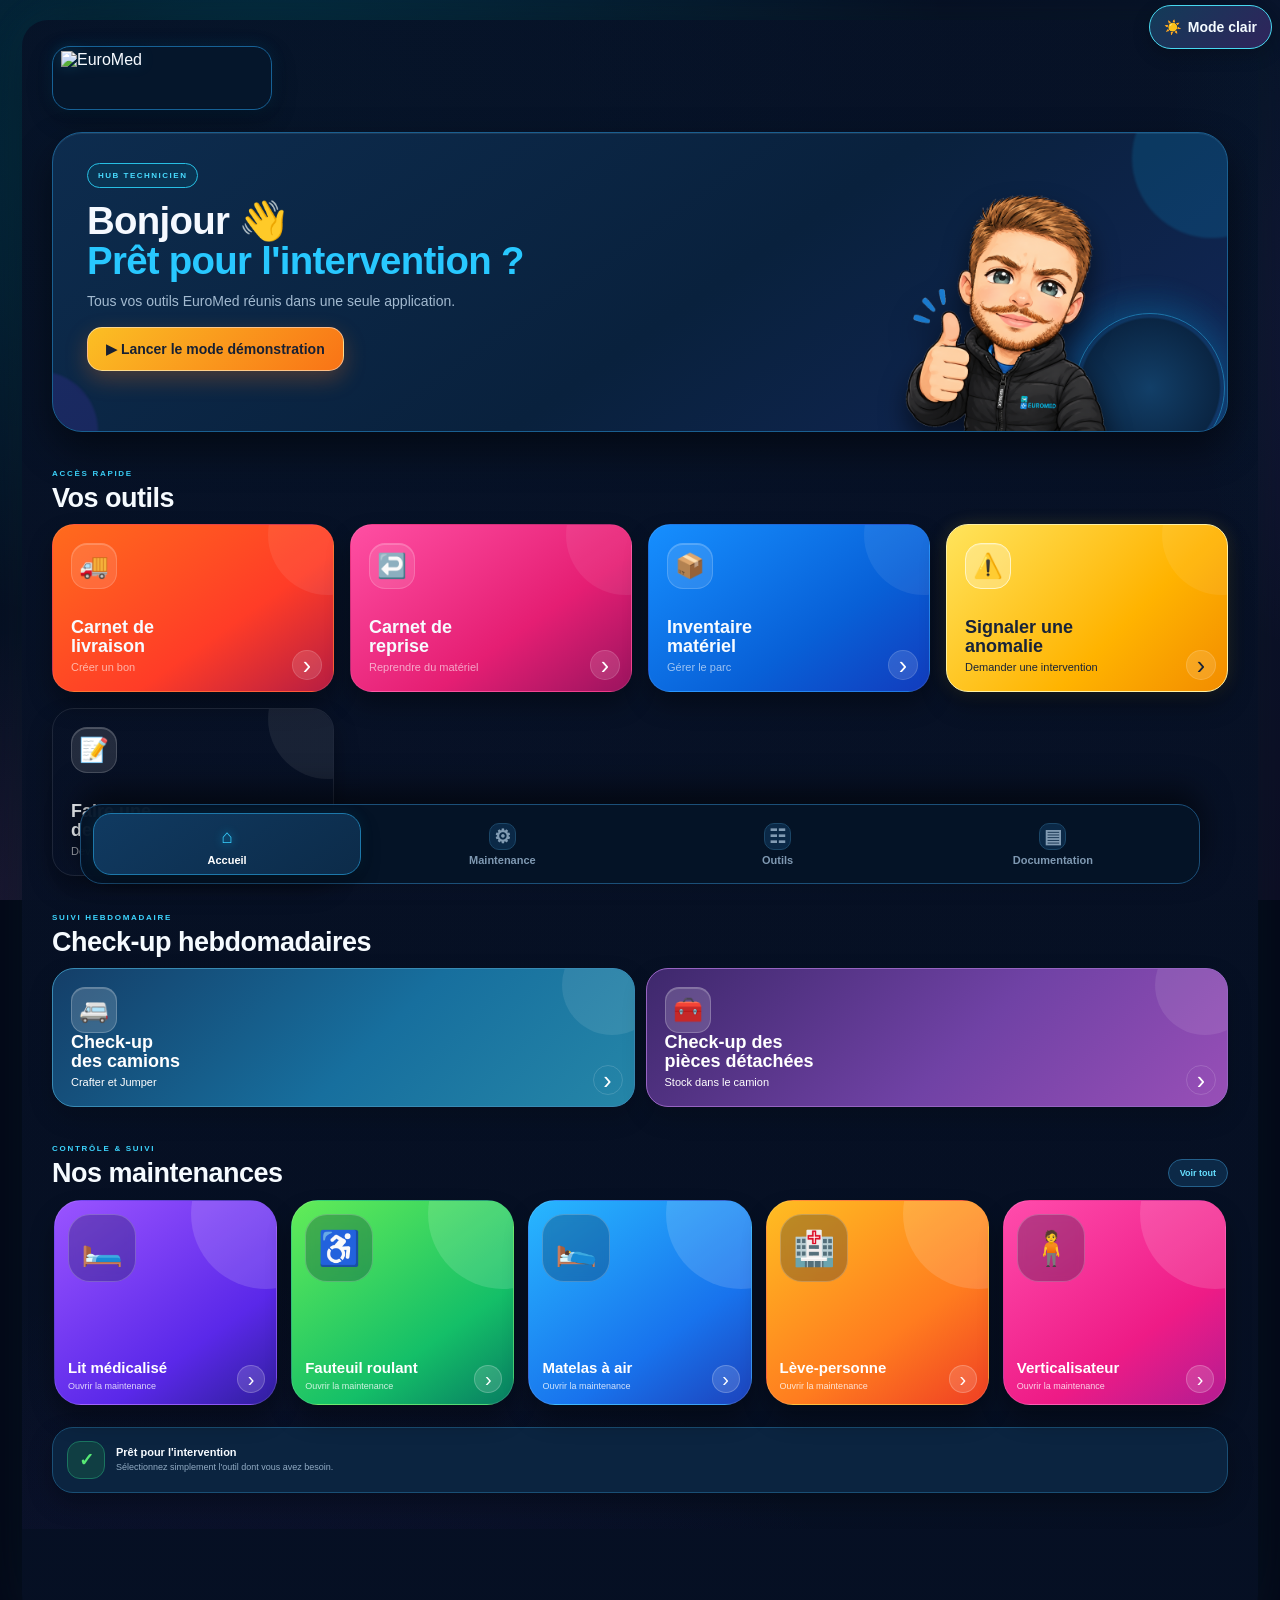
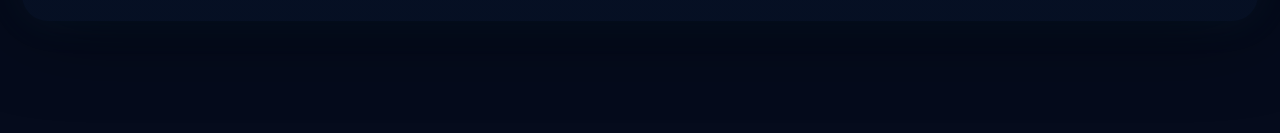
==== commit 2c102268: "Ajouter Faire une demande dans les deux accès outils du HUB" ====
--- a/index.html
+++ b/index.html
@@ -8,8 +8,10 @@
 <meta name="apple-mobile-web-app-status-bar-style" content="black-translucent">
 <meta name="apple-mobile-web-app-title" content="EuroMed">
 <title>EuroMed — Hub Technicien</title>
-<link rel="manifest" href="manifest.json">
-<link rel="stylesheet" href="style.css?v=20261029-demo-progress-v2">
+<link rel="manifest" href="manifest.json?v=20261029-chibi-icon">
+<link rel="icon" type="image/png" sizes="any" href="chibi-euromed.png?v=20261029">
+<link rel="apple-touch-icon" href="chibi-euromed.png?v=20261029">
+<link rel="stylesheet" href="style.css?v=20261029-chibi-documentation">
 <style id="tools-checkups-navigation">
 .tools-checkup-heading{margin:22px 0 4px}
 button.tool-launch{font:inherit;text-align:left;width:100%;cursor:pointer}
@@ -74,6 +76,7 @@
      <a class="quick-card reprise" href="https://hawaryou.github.io/bon-reprise-euromed/"><div class="quick-art">↩️</div><div><b>Carnet de<br>reprise</b><small>Reprendre du matériel</small></div>${arrow()}</a>
      <a class="quick-card inventory" href="https://hawaryou.github.io/inventaire-materiel/"><div class="quick-art">${quickIcon('inventory')}</div><div><b>Inventaire<br>matériel</b><small>Gérer le parc</small></div>${arrow()}</a>
      <a class="quick-card anomaly" href="signaler-anomalie.html"><div class="quick-art">⚠️</div><div><b>Signaler une<br>anomalie</b><small>Demander une intervention</small></div>${arrow()}</a>
+     <a class="quick-card request" href="faire-demande.html"><div class="quick-art">📝</div><div><b>Faire une<br>demande</b><small>Devis ou matériel</small></div>${arrow()}</a>
    </div>
 
    <div class="section-head"><div><span class="section-kicker">SUIVI HEBDOMADAIRE</span><h2>Check-up hebdomadaires</h2></div></div>
@@ -100,6 +103,7 @@
  <a class="tool-launch tool-reprise" href="https://hawaryou.github.io/bon-reprise-euromed/"><span class="tool-launch-icon">↩️</span><span><b>Carnet de reprise</b><small>Tracer le matériel repris</small></span><span class="tool-arrow">›</span></a>
  <a class="tool-launch tool-inventory" href="https://hawaryou.github.io/inventaire-materiel/"><span class="tool-launch-icon">📦</span><span><b>Inventaire du matériel</b><small>Consulter et gérer le parc</small></span><span class="tool-arrow">›</span></a>
  <a class="tool-launch tool-anomaly" href="signaler-anomalie.html"><span class="tool-launch-icon">⚠️</span><span><b>Signaler une anomalie</b><small>Déclarer un problème technique</small></span><span class="tool-arrow">›</span></a>
+ <a class="tool-launch tool-request" href="faire-demande.html"><span class="tool-launch-icon">📝</span><span><b>Faire une demande</b><small>Demander un devis ou du matériel</small></span><span class="tool-arrow">›</span></a>
  <div class="section-head tools-checkup-heading"><div><span class="section-kicker">SUIVI HEBDOMADAIRE</span><h2>Check-up hebdomadaires</h2></div></div>
  <button class="tool-launch tool-checkup-truck" type="button" data-open-checkup="truck"><span class="tool-launch-icon">🚐</span><span><b>Check-up des camions</b><small>Contrôle du Crafter et du Jumper</small></span><span class="tool-arrow">›</span></button>
  <button class="tool-launch tool-checkup-parts" type="button" data-open-checkup="parts"><span class="tool-launch-icon">🧰</span><span><b>Check-up des pièces détachées</b><small>Vérifier les pièces et consommables dans le camion</small></span><span class="tool-arrow">›</span></button>
--- a/style.css
+++ b/style.css
@@ -950,3 +950,10 @@
  html body .demo-panel .demo-step-track button.demo-step-dot.is-active,
  html[data-theme="light"] body .demo-panel .demo-step-track button.demo-step-dot.is-active{height:36px!important;transform:translateY(-3px)!important}
 }
+
+
+/* Chibi EuroMed agrandi dans la page Documentation */
+.documentation-wrap .doc-mascot{align-items:center;gap:12px;margin:20px 4px 0;min-height:230px}
+.documentation-wrap .doc-mascot>div{font-size:clamp(18px,4.4vw,23px);flex:1;line-height:1.2}
+.documentation-wrap .doc-mascot img{width:clamp(205px,58vw,270px);height:clamp(205px,58vw,270px);max-width:62%;flex:0 0 auto;object-fit:contain;object-position:center;filter:drop-shadow(0 14px 15px #0008)}
+@media(max-width:390px){.documentation-wrap .doc-mascot{gap:4px;margin-left:0;margin-right:0}.documentation-wrap .doc-mascot img{width:205px;height:205px;max-width:58%}.documentation-wrap .doc-mascot>div{font-size:17px}}
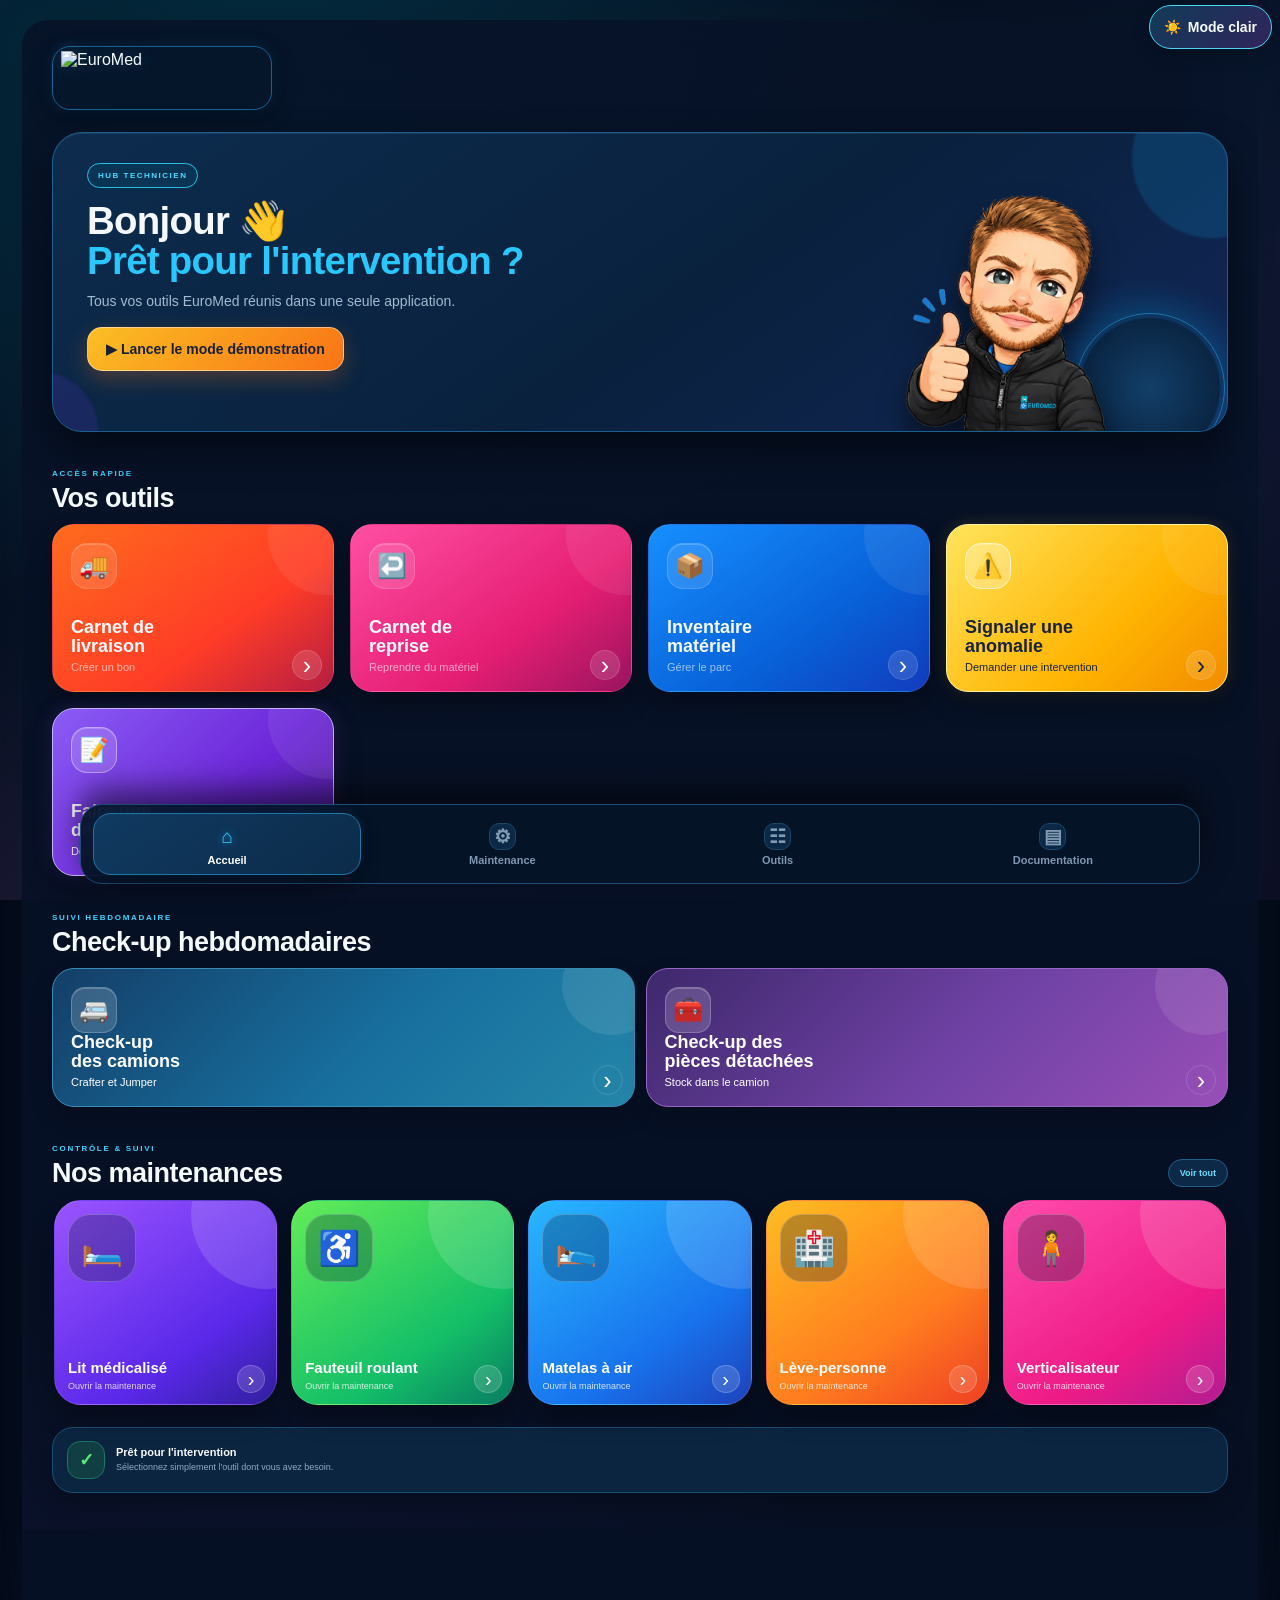
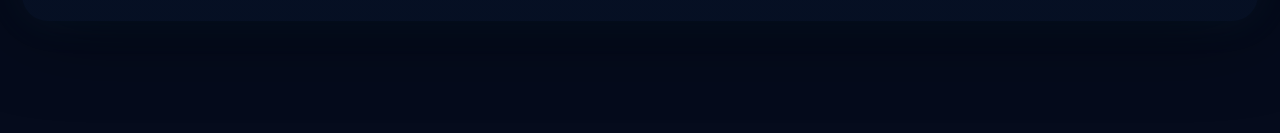
==== commit 3061947e: "Actualiser le cache CSS du HUB pour les couleurs de demande" ====
--- a/index.html
+++ b/index.html
@@ -11,7 +11,7 @@
 <link rel="manifest" href="manifest.json?v=20261029-chibi-icon">
 <link rel="icon" type="image/png" sizes="any" href="chibi-euromed.png?v=20261029">
 <link rel="apple-touch-icon" href="chibi-euromed.png?v=20261029">
-<link rel="stylesheet" href="style.css?v=20261029-chibi-documentation">
+<link rel="stylesheet" href="style.css?v=20261103-faire-demande">
 <style id="tools-checkups-navigation">
 .tools-checkup-heading{margin:22px 0 4px}
 button.tool-launch{font:inherit;text-align:left;width:100%;cursor:pointer}
--- a/style.css
+++ b/style.css
@@ -957,3 +957,16 @@
 .documentation-wrap .doc-mascot>div{font-size:clamp(18px,4.4vw,23px);flex:1;line-height:1.2}
 .documentation-wrap .doc-mascot img{width:clamp(205px,58vw,270px);height:clamp(205px,58vw,270px);max-width:62%;flex:0 0 auto;object-fit:contain;object-position:center;filter:drop-shadow(0 14px 15px #0008)}
 @media(max-width:390px){.documentation-wrap .doc-mascot{gap:4px;margin-left:0;margin-right:0}.documentation-wrap .doc-mascot img{width:205px;height:205px;max-width:58%}.documentation-wrap .doc-mascot>div{font-size:17px}}
+
+
+/* Nouvelle carte Faire une demande — violet / rose */
+.quick-card.request{background:linear-gradient(135deg,#8b5cf6,#6d28d9 58%,#4c1d95)!important;border:1px solid #c4b5fd!important;box-shadow:0 12px 28px #0005,0 0 20px #8b5cf633!important;color:#fff!important}
+.quick-card.request b,.quick-card.request small,.quick-card.request .arrow{color:#fff!important}
+.quick-card.request .quick-art{background:#ffffff28!important;border-color:#ffffff66!important;color:#fff!important}
+.tool-request{background:linear-gradient(120deg,#7c3aed,#a855f7 58%,#6d28d9)!important;border:1px solid #c4b5fd!important;box-shadow:0 10px 24px #0003,0 0 16px #8b5cf633!important;color:#fff!important}
+.tool-request b,.tool-request small,.tool-request .tool-arrow{color:#fff!important}
+.tool-request .tool-launch-icon{background:#ffffff2e!important;border:1px solid #ffffff55!important;color:#fff!important}
+html[data-theme="light"] .quick-card.request{background:linear-gradient(135deg,#8b5cf6,#6d28d9 58%,#4c1d95)!important;border-color:#c4b5fd!important;color:#fff!important}
+html[data-theme="light"] .quick-card.request b,html[data-theme="light"] .quick-card.request small,html[data-theme="light"] .quick-card.request .arrow{color:#fff!important}
+html[data-theme="light"] .tool-request{background:linear-gradient(120deg,#7c3aed,#a855f7 58%,#6d28d9)!important;border-color:#c4b5fd!important;color:#fff!important}
+html[data-theme="light"] .tool-request b,html[data-theme="light"] .tool-request small,html[data-theme="light"] .tool-request .tool-arrow{color:#fff!important}
